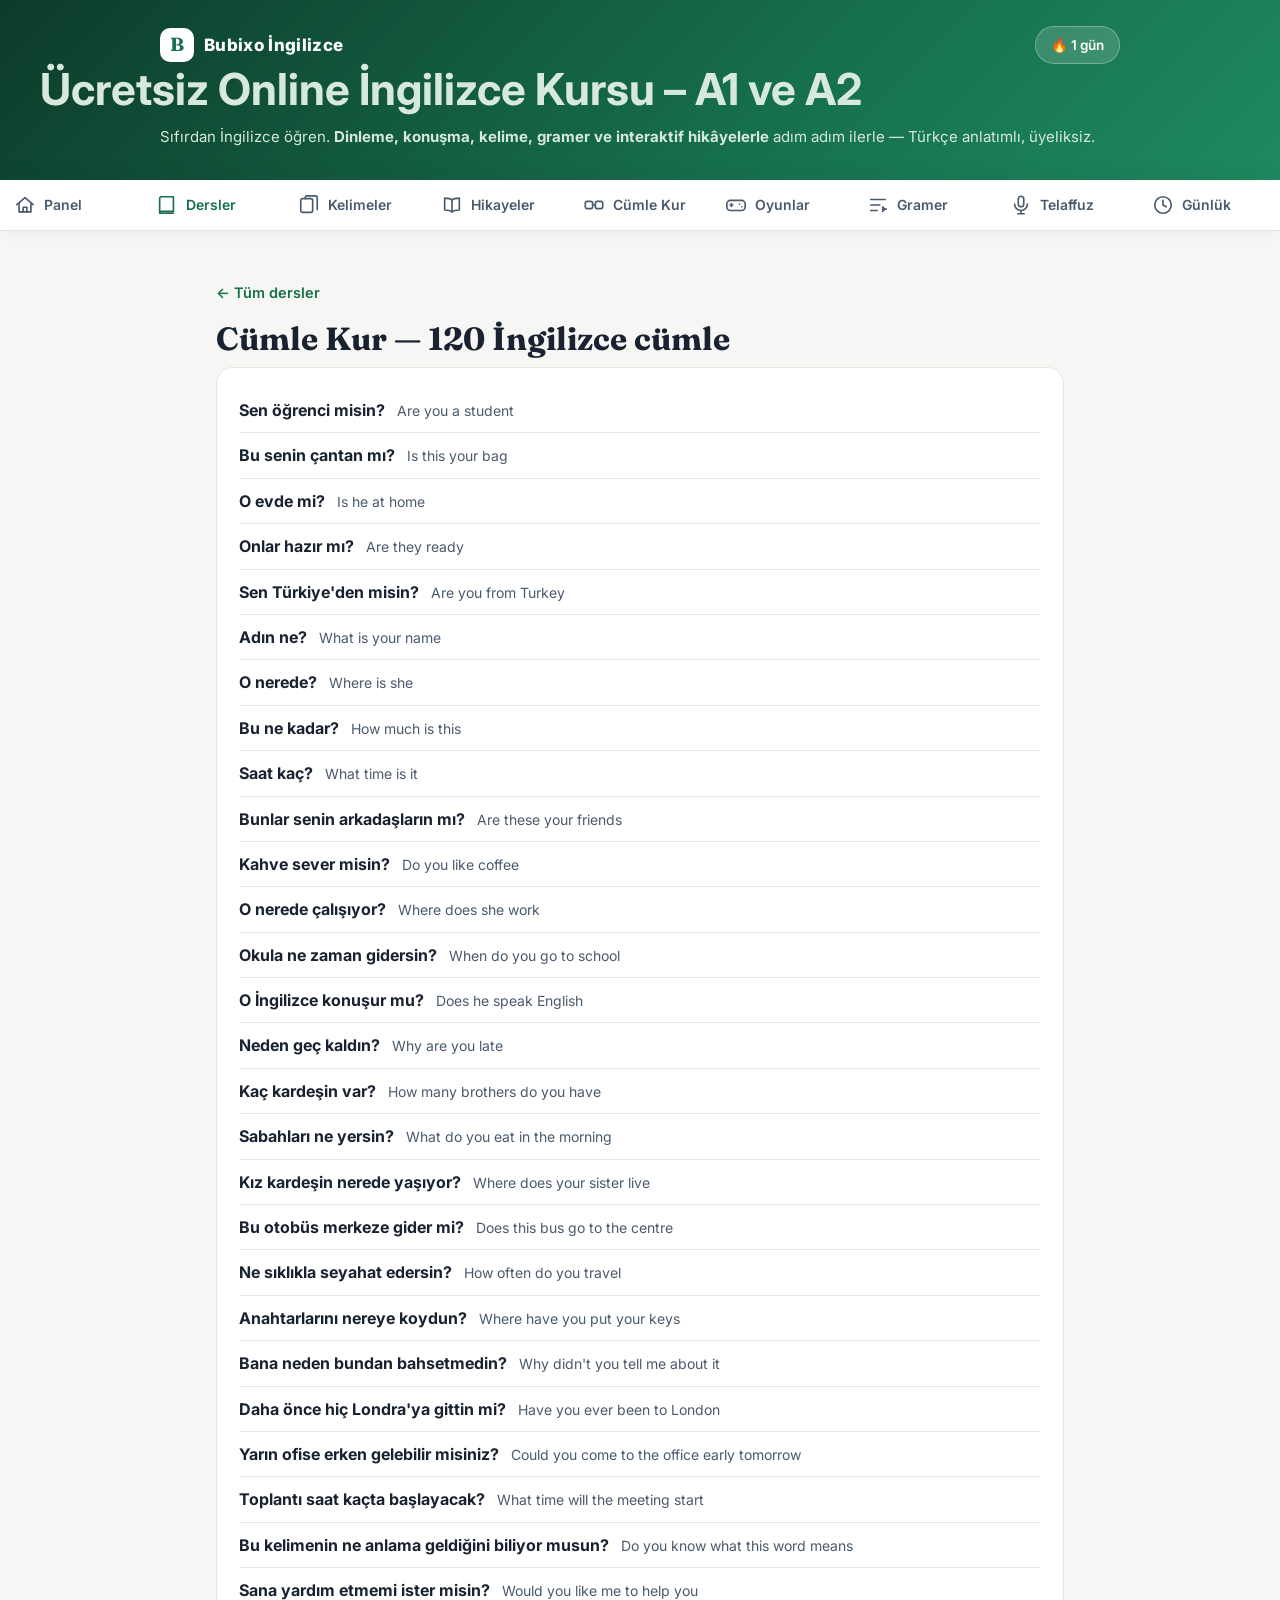
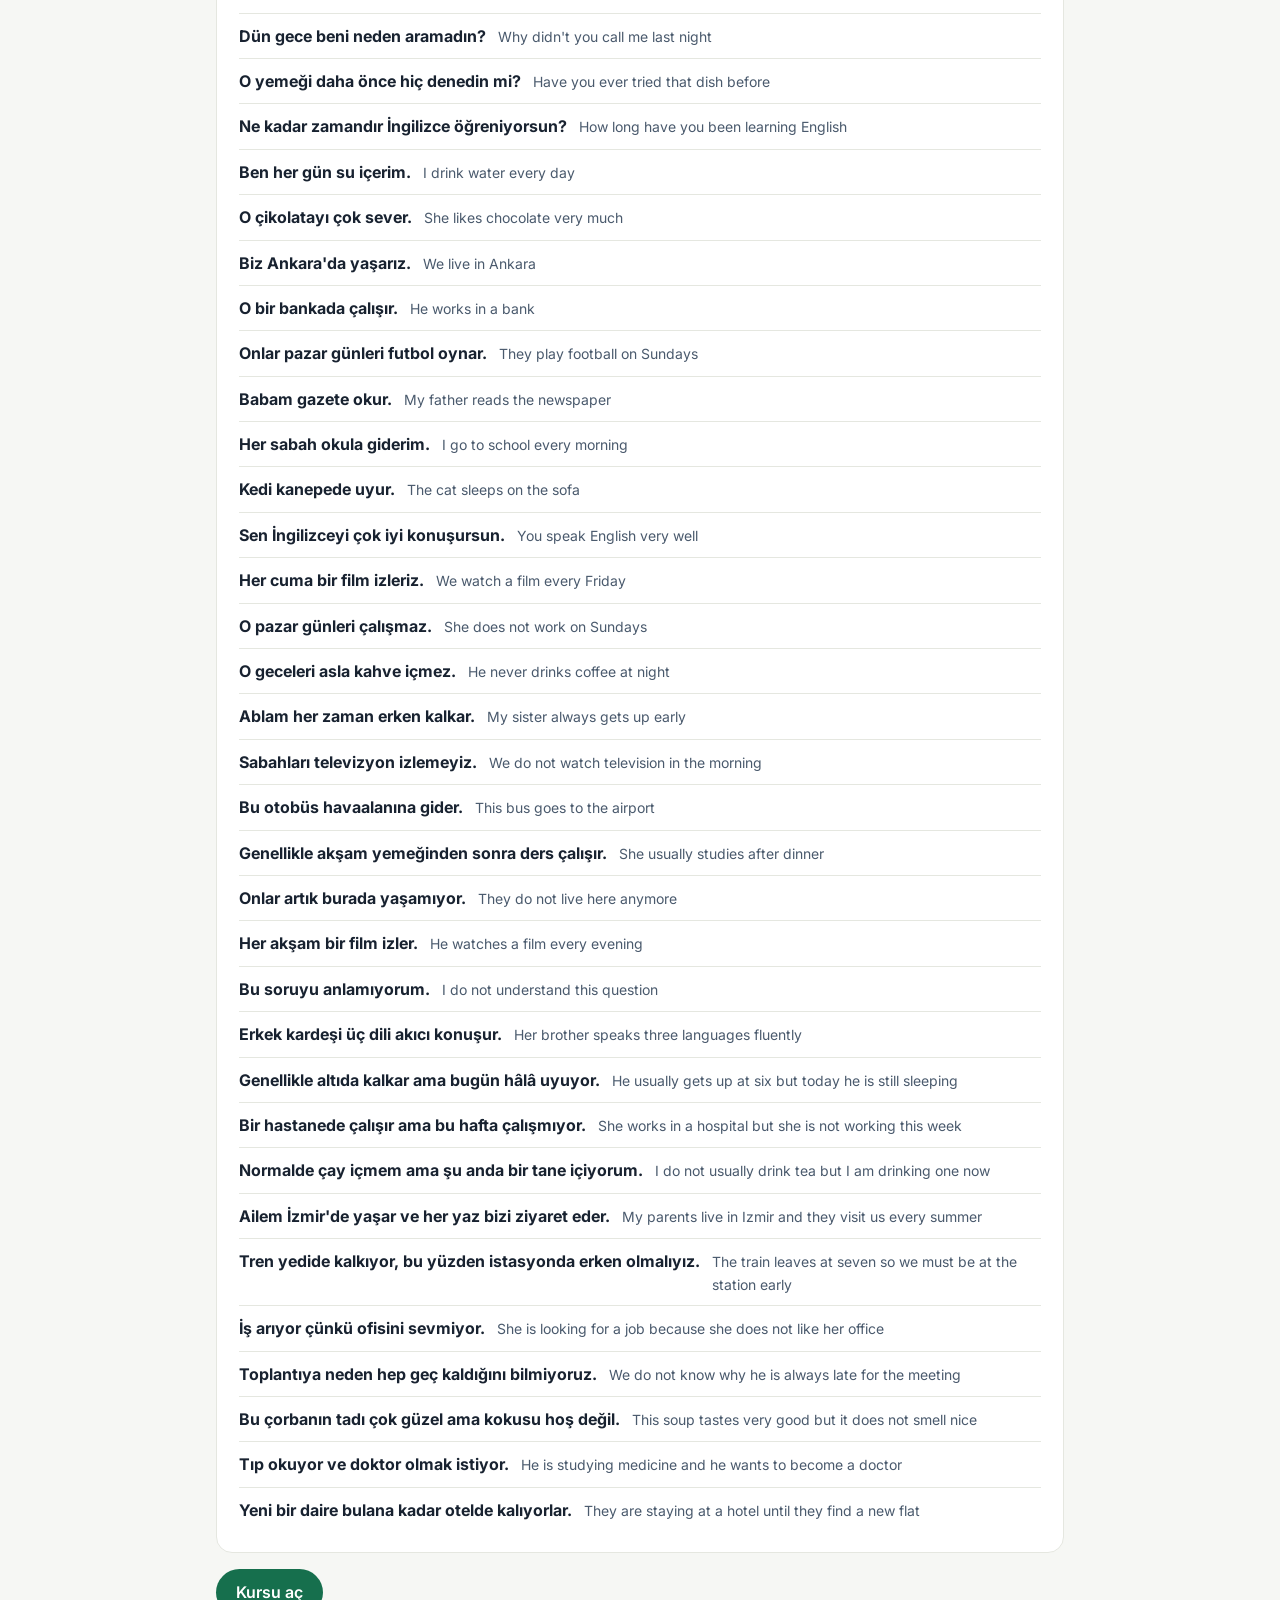
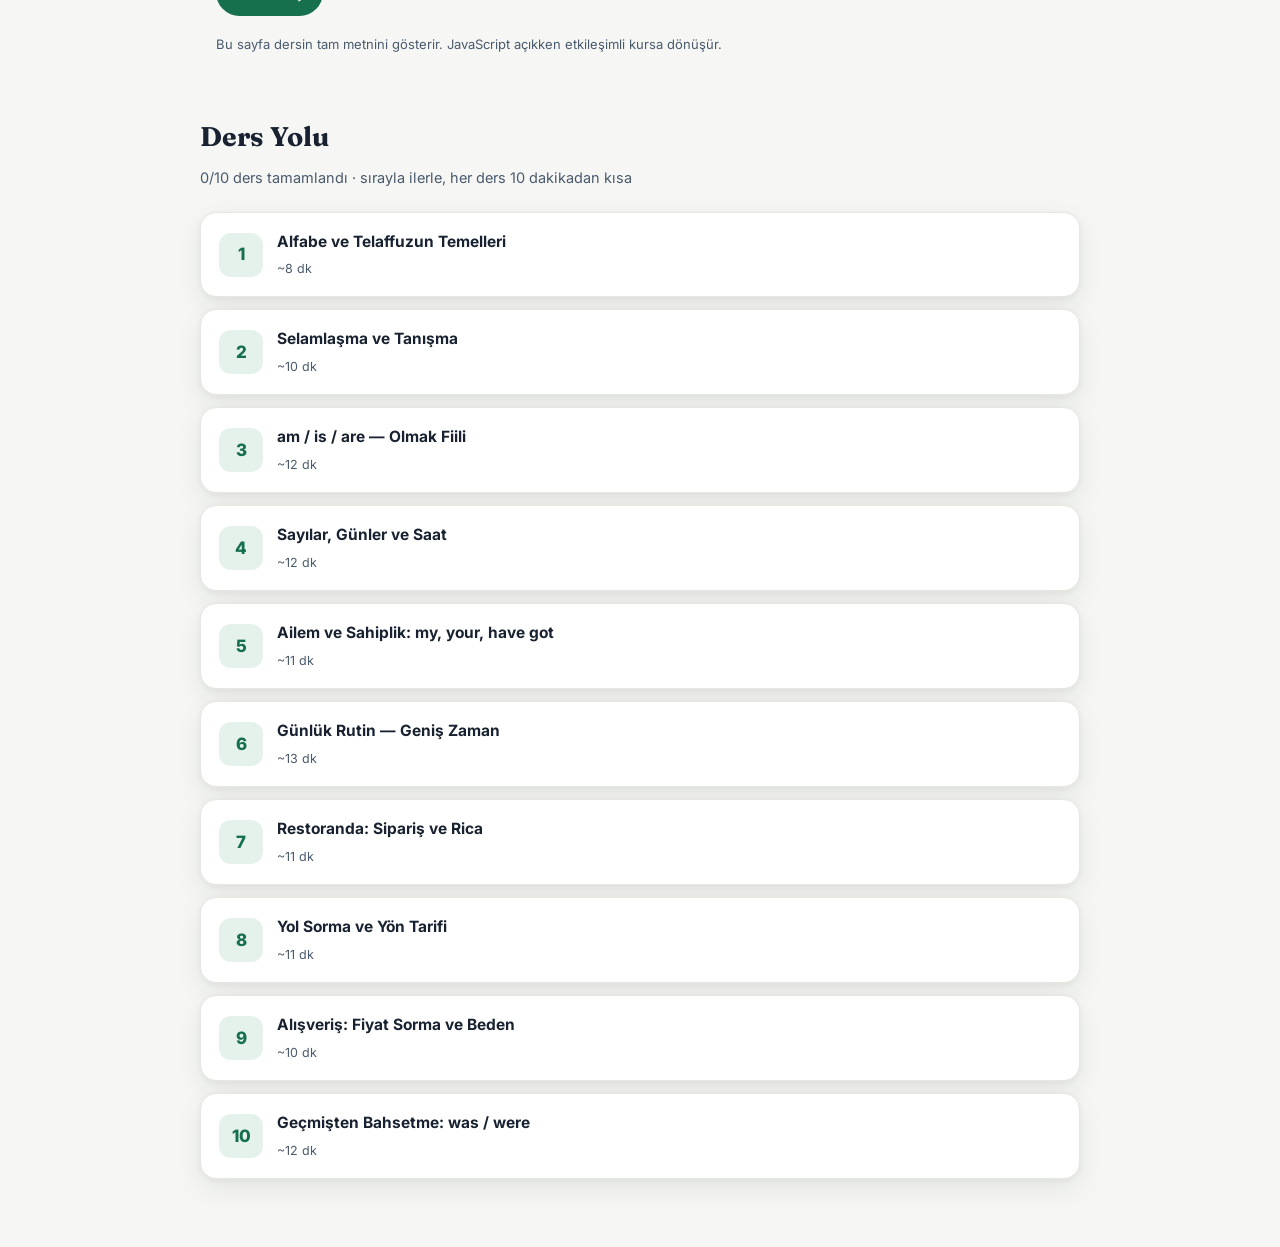
==== cumle-kur/index.html @ 9e02abcf "feat: initial clone of Bubixo English learning app" ====
<!doctype html>
<html lang="tr" dir="ltr">
<head>
<meta charset="utf-8">
<meta name="viewport" content="width=device-width, initial-scale=1">
<title>Cümle Kur — 120 İngilizce cümle — Bubixo</title>
<meta name="description" content="Türkçe cümleye bak, İngilizce kelimeleri doğru sıraya diz: soru, geniş, geçmiş ve gelecek zamanda 120 sesli cümle kurma alıştırması. Ücretsiz.">
<link rel="canonical" href="https://www.bubixo.com/ingilizce/cumle-kur/">
<meta name="robots" content="index,follow,max-image-preview:large,max-snippet:-1">
<link rel="alternate" hreflang="tr" href="https://www.bubixo.com/ingilizce/cumle-kur/">
<link rel="alternate" hreflang="x-default" href="https://www.bubixo.com/ingilizce/cumle-kur/">
<link rel="preconnect" href="https://fonts.googleapis.com">
<link rel="preconnect" href="https://fonts.gstatic.com" crossorigin>
<link href="https://fonts.googleapis.com/css2?family=Inter:wght@400;500;600;700;800&family=Fraunces:opsz,wght@9..144,600;9..144,700&display=swap" rel="stylesheet">
<link rel="stylesheet" href="../kurs.css">
<link rel="stylesheet" href="../yol.css">
<link rel="manifest" href="../manifest.json">
<meta name="theme-color" content="#166f4d">
<link rel="apple-touch-icon" href="../apple-touch-icon.png">
<link rel="icon" href="../icon-192.png" sizes="192x192" type="image/png">
<meta property="og:type" content="article">
<meta property="og:site_name" content="Bubixo">
<meta property="og:locale" content="tr">
<meta property="og:url" content="https://www.bubixo.com/ingilizce/cumle-kur/">
<meta property="og:title" content="Cümle Kur — 120 İngilizce cümle — Bubixo">
<meta property="og:description" content="Türkçe cümleye bak, İngilizce kelimeleri doğru sıraya diz: soru, geniş, geçmiş ve gelecek zamanda 120 sesli cümle kurma alıştırması. Ücretsiz.">
<style>
.top .top-h{font-family:var(--arserif,inherit);font-size:clamp(26px,5.2vw,44px);line-height:1.15;font-weight:700;margin:0 0 10px}
.sp{max-width:var(--maxw,900px);margin:0 auto;padding:22px 16px 60px}
.sp-gez{margin-bottom:14px}.sp-gez a{color:var(--green);font-weight:600;text-decoration:none;font-size:14.5px}
.sp h1{font-size:clamp(23px,4.6vw,32px);line-height:1.25;margin:6px 0 8px}
.sp-ust{color:var(--soft);font-size:14px;margin-bottom:18px}
.sp-govde{background:var(--card);border:1px solid var(--line);border-radius:var(--r);padding:20px 22px}
.sp-govde p{margin:0 0 12px}
.sp-satir{display:flex;gap:12px;padding:9px 0;border-top:1px solid var(--line);align-items:baseline}
.sp-satir:first-child{border-top:0}
.sp-satir b{font-family:var(--lt);direction:ltr;unicode-bidi:isolate;min-width:0;flex:0 0 auto}
.sp-satir i{font-style:normal;color:var(--soft);font-size:14px}
.sp-alt{display:flex;justify-content:space-between;gap:14px;margin-top:22px;flex-wrap:wrap}
.sp-alt a{color:var(--green);text-decoration:none;font-size:14.5px;max-width:48%}
.sp-not{font-size:13px;color:var(--soft);margin-top:18px}
.sp-ac{display:inline-block;margin-top:16px;background:var(--green);color:#fff;border-radius:999px;padding:10px 20px;text-decoration:none;font-weight:600}
</style>
</head>
<body>
<header class="top">
  <div class="top-row">
    <div class="brand"><span class="logo">B</span> Bubixo İngilizce</div>
    <div class="streak" id="streak">🔥 0 gün</div>
  </div>
  <p class="top-h">Ücretsiz Online İngilizce Kursu – A1 ve A2</p>
  <p>Sıfırdan İngilizce öğren. <b>Dinleme, konuşma, kelime, gramer ve interaktif hikâyelerle</b> adım adım ilerle — Türkçe anlatımlı, üyeliksiz.</p>
</header>
<nav class="nav" id="nav">
  <button data-v="dersler" class="on"><svg viewBox="0 0 24 24"><path d="M4 19V5a2 2 0 0 1 2-2h13v16H6a2 2 0 0 0-2 2zm0 0a2 2 0 0 0 2 2h13"/></svg>Dersler</button>
  <button data-v="kelime"><svg viewBox="0 0 24 24"><rect x="3" y="5" width="13" height="15" rx="2"/><path d="M8 5V3.5A1.5 1.5 0 0 1 9.5 2H19a2 2 0 0 1 2 2v13"/></svg>Kelimeler</button>
  <button data-v="hikaye"><svg viewBox="0 0 24 24"><path d="M12 6.5C10.5 5 8 4.5 4 4.5v13c4 0 6.5.5 8 2 1.5-1.5 4-2 8-2v-13c-4 0-6.5.5-8 2z"/><path d="M12 6.5v13"/></svg>Hikayeler</button>
  <button data-v="kur"><svg viewBox="0 0 24 24"><rect x="2.5" y="8" width="8" height="8" rx="2"/><rect x="13.5" y="8" width="8" height="8" rx="2"/><path d="M10.5 12h3"/></svg>Cümle Kur</button>
  <button data-v="oyun"><svg viewBox="0 0 24 24"><rect x="2" y="7" width="20" height="11" rx="4"/><path d="M7 10.5v3M5.5 12h3M15.8 11h.01M18.3 14h.01"/></svg>Oyunlar</button>
  <button data-v="gramer"><svg viewBox="0 0 24 24"><path d="M4 6h16M4 12h10M4 18h7"/><path d="M17 14l2.5 2.5L17 19M21 16.5h-4"/></svg>Gramer</button>
  <button data-v="telaffuz"><svg viewBox="0 0 24 24"><rect x="9" y="2.5" width="6" height="11.5" rx="3"/><path d="M5 11a7 7 0 0 0 14 0M12 18v3.5M8.5 21.5h7"/></svg>Telaffuz</button>
  <button data-v="gunluk"><svg viewBox="0 0 24 24"><circle cx="12" cy="12" r="9"/><path d="M12 7v5l3.5 2"/></svg>Günlük</button>
</nav>
<main class="wrap">
<div class="sp" id="sp-statik">
<nav class="sp-gez" aria-label="← Tüm dersler"><a href="../">← Tüm dersler</a></nav><h1>Cümle Kur — 120 İngilizce cümle</h1>
<div class="sp-govde">
<div class="sp-satir"><b>Sen öğrenci misin?</b><i>Are you a student</i></div>
<div class="sp-satir"><b>Bu senin çantan mı?</b><i>Is this your bag</i></div>
<div class="sp-satir"><b>O evde mi?</b><i>Is he at home</i></div>
<div class="sp-satir"><b>Onlar hazır mı?</b><i>Are they ready</i></div>
<div class="sp-satir"><b>Sen Türkiye&#39;den misin?</b><i>Are you from Turkey</i></div>
<div class="sp-satir"><b>Adın ne?</b><i>What is your name</i></div>
<div class="sp-satir"><b>O nerede?</b><i>Where is she</i></div>
<div class="sp-satir"><b>Bu ne kadar?</b><i>How much is this</i></div>
<div class="sp-satir"><b>Saat kaç?</b><i>What time is it</i></div>
<div class="sp-satir"><b>Bunlar senin arkadaşların mı?</b><i>Are these your friends</i></div>
<div class="sp-satir"><b>Kahve sever misin?</b><i>Do you like coffee</i></div>
<div class="sp-satir"><b>O nerede çalışıyor?</b><i>Where does she work</i></div>
<div class="sp-satir"><b>Okula ne zaman gidersin?</b><i>When do you go to school</i></div>
<div class="sp-satir"><b>O İngilizce konuşur mu?</b><i>Does he speak English</i></div>
<div class="sp-satir"><b>Neden geç kaldın?</b><i>Why are you late</i></div>
<div class="sp-satir"><b>Kaç kardeşin var?</b><i>How many brothers do you have</i></div>
<div class="sp-satir"><b>Sabahları ne yersin?</b><i>What do you eat in the morning</i></div>
<div class="sp-satir"><b>Kız kardeşin nerede yaşıyor?</b><i>Where does your sister live</i></div>
<div class="sp-satir"><b>Bu otobüs merkeze gider mi?</b><i>Does this bus go to the centre</i></div>
<div class="sp-satir"><b>Ne sıklıkla seyahat edersin?</b><i>How often do you travel</i></div>
<div class="sp-satir"><b>Anahtarlarını nereye koydun?</b><i>Where have you put your keys</i></div>
<div class="sp-satir"><b>Bana neden bundan bahsetmedin?</b><i>Why didn&#39;t you tell me about it</i></div>
<div class="sp-satir"><b>Daha önce hiç Londra&#39;ya gittin mi?</b><i>Have you ever been to London</i></div>
<div class="sp-satir"><b>Yarın ofise erken gelebilir misiniz?</b><i>Could you come to the office early tomorrow</i></div>
<div class="sp-satir"><b>Toplantı saat kaçta başlayacak?</b><i>What time will the meeting start</i></div>
<div class="sp-satir"><b>Bu kelimenin ne anlama geldiğini biliyor musun?</b><i>Do you know what this word means</i></div>
<div class="sp-satir"><b>Sana yardım etmemi ister misin?</b><i>Would you like me to help you</i></div>
<div class="sp-satir"><b>Dün gece beni neden aramadın?</b><i>Why didn&#39;t you call me last night</i></div>
<div class="sp-satir"><b>O yemeği daha önce hiç denedin mi?</b><i>Have you ever tried that dish before</i></div>
<div class="sp-satir"><b>Ne kadar zamandır İngilizce öğreniyorsun?</b><i>How long have you been learning English</i></div>
<div class="sp-satir"><b>Ben her gün su içerim.</b><i>I drink water every day</i></div>
<div class="sp-satir"><b>O çikolatayı çok sever.</b><i>She likes chocolate very much</i></div>
<div class="sp-satir"><b>Biz Ankara&#39;da yaşarız.</b><i>We live in Ankara</i></div>
<div class="sp-satir"><b>O bir bankada çalışır.</b><i>He works in a bank</i></div>
<div class="sp-satir"><b>Onlar pazar günleri futbol oynar.</b><i>They play football on Sundays</i></div>
<div class="sp-satir"><b>Babam gazete okur.</b><i>My father reads the newspaper</i></div>
<div class="sp-satir"><b>Her sabah okula giderim.</b><i>I go to school every morning</i></div>
<div class="sp-satir"><b>Kedi kanepede uyur.</b><i>The cat sleeps on the sofa</i></div>
<div class="sp-satir"><b>Sen İngilizceyi çok iyi konuşursun.</b><i>You speak English very well</i></div>
<div class="sp-satir"><b>Her cuma bir film izleriz.</b><i>We watch a film every Friday</i></div>
<div class="sp-satir"><b>O pazar günleri çalışmaz.</b><i>She does not work on Sundays</i></div>
<div class="sp-satir"><b>O geceleri asla kahve içmez.</b><i>He never drinks coffee at night</i></div>
<div class="sp-satir"><b>Ablam her zaman erken kalkar.</b><i>My sister always gets up early</i></div>
<div class="sp-satir"><b>Sabahları televizyon izlemeyiz.</b><i>We do not watch television in the morning</i></div>
<div class="sp-satir"><b>Bu otobüs havaalanına gider.</b><i>This bus goes to the airport</i></div>
<div class="sp-satir"><b>Genellikle akşam yemeğinden sonra ders çalışır.</b><i>She usually studies after dinner</i></div>
<div class="sp-satir"><b>Onlar artık burada yaşamıyor.</b><i>They do not live here anymore</i></div>
<div class="sp-satir"><b>Her akşam bir film izler.</b><i>He watches a film every evening</i></div>
<div class="sp-satir"><b>Bu soruyu anlamıyorum.</b><i>I do not understand this question</i></div>
<div class="sp-satir"><b>Erkek kardeşi üç dili akıcı konuşur.</b><i>Her brother speaks three languages fluently</i></div>
<div class="sp-satir"><b>Genellikle altıda kalkar ama bugün hâlâ uyuyor.</b><i>He usually gets up at six but today he is still sleeping</i></div>
<div class="sp-satir"><b>Bir hastanede çalışır ama bu hafta çalışmıyor.</b><i>She works in a hospital but she is not working this week</i></div>
<div class="sp-satir"><b>Normalde çay içmem ama şu anda bir tane içiyorum.</b><i>I do not usually drink tea but I am drinking one now</i></div>
<div class="sp-satir"><b>Ailem İzmir&#39;de yaşar ve her yaz bizi ziyaret eder.</b><i>My parents live in Izmir and they visit us every summer</i></div>
<div class="sp-satir"><b>Tren yedide kalkıyor, bu yüzden istasyonda erken olmalıyız.</b><i>The train leaves at seven so we must be at the station early</i></div>
<div class="sp-satir"><b>İş arıyor çünkü ofisini sevmiyor.</b><i>She is looking for a job because she does not like her office</i></div>
<div class="sp-satir"><b>Toplantıya neden hep geç kaldığını bilmiyoruz.</b><i>We do not know why he is always late for the meeting</i></div>
<div class="sp-satir"><b>Bu çorbanın tadı çok güzel ama kokusu hoş değil.</b><i>This soup tastes very good but it does not smell nice</i></div>
<div class="sp-satir"><b>Tıp okuyor ve doktor olmak istiyor.</b><i>He is studying medicine and he wants to become a doctor</i></div>
<div class="sp-satir"><b>Yeni bir daire bulana kadar otelde kalıyorlar.</b><i>They are staying at a hotel until they find a new flat</i></div>
</div>
<a class="sp-ac" href="../">Kursu aç</a>
<p class="sp-not">Bu sayfa dersin tam metnini gösterir. JavaScript açıkken etkileşimli kursa dönüşür.</p>
</div>

  <section class="view on" id="v-dersler"></section>
  <section class="view" id="v-kelime"></section>
  <section class="view" id="v-gramer"></section>
  <section class="view" id="v-telaffuz"></section>
  <section class="view" id="v-gunluk"></section>
  <section class="view" id="v-hikaye"></section>
  <section class="view" id="v-kur"></section>
  <section class="view" id="v-oyun"></section>

</main>
<script>window.BX_ACILIS={"v":"kur"};window.BX_KURS_YOL="/ingilizce/";window.BX_SEKME_YOL={"kelime":"kelimeler/","kur":"cumle-kur/","oyun":"oyunlar/","telaffuz":"telaffuz/","gunluk":"her-gun/"};</script>
<script src="../data.js"></script>
<script src="../data2.js"></script>
<script src="../data5.js"></script>
<script src="../data6.js"></script>
<script src="../data7.js"></script>
<script src="../app.js"></script>
<script src="../ceviri.js"></script>
<script>window.BX_KURS="en";window.BX_SES_DIL="en";</script>
<script src="../ses.js"></script>
<script src="../stat.js"></script>
<script src="../yol.js"></script>
<script>
window.BX_PWA_SURUM = "2";
window.BX_VARLIK_KOK = "../";
window.BX_STORE_KEY  = "bx-eng";
window.BX_KABUK = ["app.js", "ceviri.js", "stat.js", "ses.js", "data.js", "data2.js", "data5.js", "data6.js", "data7.js", "yol.js", "yol.css"];
window.BX_PWA_UI = {
 "yeniSurum": "Yeni sürüm hazır",
 "yenile": "Yenile",
 "cevrimdisi": "Çevrimdışısın — dersler çalışmaya devam ediyor.",
 "kur": "«İngilizce»yi ana ekrana ekle",
 "kurEt": "Ekle",
 "iosBaslik": "Ana ekrana ekle",
 "ios": "Alttaki «Paylaş» düğmesine, sonra «Ana Ekrana Ekle»ye dokun.",
 "sesBaslik": "Hikayeleri çevrimdışı dinle",
 "sesAlt": "Tüm hikayelerin sesini indir",
 "sesIndir": "İndir",
 "sesIniyor": "İndiriliyor…",
 "sesHazir": "Tüm hikayeler çevrimdışı hazır",
 "sesKismi": "/",
 "sesHata": "Tamamı inmedi — birazdan yeniden dene."
};
</script>
<script src="../pwa.js"></script>
<script type="application/ld+json">{"@context":"https://schema.org","@graph":[{"@type":"Course","@id":"https://www.bubixo.com/ingilizce/#course","name":"Ücretsiz İngilizce Kursu — Sıfırdan A1–A2","description":"Türkçe anlatımlı, tamamen ücretsiz İngilizce kursu: 10 ders, 6 gramer konusu, 3000 kelimelik sesli sözlük, telaffuz pratiği ve cümle kurma oyunları. Üyelik ve ödeme yok.","url":"https://www.bubixo.com/ingilizce/","image":"../assets/ingilizce-kapak-v2.jpg","inLanguage":"tr","teaches":["İngilizce","İngilizce kelime bilgisi","İngilizce gramer","İngilizce telaffuz"],"educationalLevel":"Başlangıç (A1–A2)","isAccessibleForFree":true,"isFamilyFriendly":true,"learningResourceType":["Ders","Alıştırma","Sözlük","Oyun"],"courseCode":"BX-EN-A1A2","timeRequired":"PT110M","provider":{"@type":"Organization","name":"Bubixo","url":"https://www.bubixo.com/"},"offers":{"@type":"Offer","price":"0","priceCurrency":"TRY","availability":"https://schema.org/InStock","category":"Free","url":"https://www.bubixo.com/ingilizce/"},"hasCourseInstance":{"@type":"CourseInstance","courseMode":"online","courseWorkload":"PT110M","inLanguage":"tr","location":{"@type":"VirtualLocation","url":"https://www.bubixo.com/ingilizce/"},"instructor":{"@type":"Organization","name":"Bubixo"}},"syllabusSections":[{"@type":"Syllabus","position":1,"name":"Alfabe ve Telaffuzun Temelleri","timeRequired":"PT8M"},{"@type":"Syllabus","position":2,"name":"Selamlaşma ve Tanışma","timeRequired":"PT10M"},{"@type":"Syllabus","position":3,"name":"am / is / are — Olmak Fiili","timeRequired":"PT12M"},{"@type":"Syllabus","position":4,"name":"Sayılar, Günler ve Saat","timeRequired":"PT12M"},{"@type":"Syllabus","position":5,"name":"Ailem ve Sahiplik: my, your, have got","timeRequired":"PT11M"},{"@type":"Syllabus","position":6,"name":"Günlük Rutin — Geniş Zaman","timeRequired":"PT13M"},{"@type":"Syllabus","position":7,"name":"Restoranda: Sipariş ve Rica","timeRequired":"PT11M"},{"@type":"Syllabus","position":8,"name":"Yol Sorma ve Yön Tarifi","timeRequired":"PT11M"},{"@type":"Syllabus","position":9,"name":"Alışveriş: Fiyat Sorma ve Beden","timeRequired":"PT10M"},{"@type":"Syllabus","position":10,"name":"Geçmişten Bahsetme: was / were","timeRequired":"PT12M"}]},{"@type":"FAQPage","@id":"https://www.bubixo.com/ingilizce/#faq","mainEntity":[{"@type":"Question","name":"İngilizce kursu gerçekten ücretsiz mi?","acceptedAnswer":{"@type":"Answer","text":"Evet. Kursun tamamı — 10 ders, 3000 kelimelik sesli sözlük, gramer anlatımları, oyunlar ve telaffuz pratiği — ücretsizdir. Deneme süresi, kredi kartı, gizli paket ya da \"premium\" kilidi yoktur. Sayfada reklam da göstermiyoruz."}},{"@type":"Question","name":"Üye olmam ya da e-posta vermem gerekiyor mu?","acceptedAnswer":{"@type":"Answer","text":"Hayır. Kayıt ekranı yoktur; sayfayı açtığınız anda derse başlayabilirsiniz. Sizden ad, e-posta veya telefon istemiyoruz."}},{"@type":"Question","name":"İlerlemem nerede saklanıyor?","acceptedAnswer":{"@type":"Answer","text":"İlerlemeniz sunucuda değil, kullandığınız tarayıcının kendi hafızasında (localStorage) tutulur. Bu yüzden aynı cihaz ve aynı tarayıcıyla devam ettiğinizde kaldığınız yerden ilerlersiniz; başka bir cihaza otomatik aktarılmaz. Tarayıcı verilerini temizlerseniz ilerleme de silinir."}},{"@type":"Question","name":"Kelimelerin sesi nereden geliyor?","acceptedAnswer":{"@type":"Answer","text":"Ses, tarayıcınızın kendi İngilizce seslendirme motorundan üretilir. Bu yüzden ses dosyası indirmeniz gerekmez ve telaffuz, cihazınızda kurulu İngilizce ses paketinin kalitesine göre değişir. Telaffuz pratiği bölümünde mikrofonla söylediğiniz kelimeyi tarayıcı tanımaya çalışır."}},{"@type":"Question","name":"Kurs hangi seviyeye kadar götürüyor?","acceptedAnswer":{"@type":"Answer","text":"Hedef seviye A1–A2, yani başlangıç ve temel seviyedir. Sıfırdan başlayan biri; kendini tanıtacak, saat ve fiyat soracak, yol tarifi isteyecek, restoranda sipariş verecek ve geçmişten basit cümlelerle bahsedecek düzeye gelir."}},{"@type":"Question","name":"Ne kadar sürede bitirebilirim?","acceptedAnswer":{"@type":"Answer","text":"Derslerin toplam anlatım süresi yaklaşık 110 dakikadır. Günde 10 dakika ayıran biri dersleri iki haftada bitirir; asıl zaman 3000 kelimelik sözlükte ve tekrar yaparken geçer. Acele etmeden, her gün az ve düzenli çalışmak en iyi sonucu verir."}},{"@type":"Question","name":"Telefonda çalışır mı, uygulama indirmem gerekir mi?","acceptedAnswer":{"@type":"Answer","text":"Telefon, tablet ve bilgisayarda tarayıcıdan çalışır. İndirilecek bir uygulama yoktur; adresi açmanız yeterli."}},{"@type":"Question","name":"Sertifika veriliyor mu?","acceptedAnswer":{"@type":"Answer","text":"Hayır. Bu kurs sertifika vermez; amacı sınav belgesi değil, günlük hayatta kullanabileceğiniz temel İngilizceyi ücretsiz kazandırmaktır."}}]},{"@type":"BreadcrumbList","@id":"https://www.bubixo.com/ingilizce/#breadcrumb","itemListElement":[{"@type":"ListItem","position":1,"name":"Bubixo","item":"https://www.bubixo.com/"},{"@type":"ListItem","position":2,"name":"Ücretsiz İngilizce Kursu","item":"https://www.bubixo.com/ingilizce/"}]},{"@type":"WebPage","@id":"https://www.bubixo.com/ingilizce/#webpage","url":"https://www.bubixo.com/ingilizce/","name":"Ücretsiz İngilizce Kursu","inLanguage":"tr","isPartOf":{"@type":"WebSite","name":"Bubixo","url":"https://www.bubixo.com/"},"primaryImageOfPage":{"@type":"ImageObject","url":"../assets/ingilizce-kapak-v2.jpg","width":1200,"height":630},"about":{"@id":"https://www.bubixo.com/ingilizce/#course"}}]}</script>

<script src="https://api.bubixo.com/ingilizce/acilis.js"></script>
<script type="application/ld+json">{"@context":"https://schema.org","@type":"LearningResource","name":"Cümle Kur — 120 İngilizce cümle","inLanguage":"tr","isAccessibleForFree":true,"isPartOf":{"@type":"Course","name":"İngilizce öğren","url":"https://www.bubixo.com/ingilizce/"}}</script>
<!-- bx-cartoon v1 ins=0 skip=2 --><!-- bx-eqrow v1 ins=0 skip=2 --><!-- bx-strow v1 ins=0 skip=2 --><!-- bx-ptrow v1 ins=0 skip=2 --><!-- bx-iqrow v1 ins=0 skip=2 --><!-- bx-passportrow v1 ins=0 skip=2 --><!-- bx-newrows v1 ins=0 skip=3 --><!-- bx-calccat v1 ins=0 anchor0 --><!-- bx-tools3 v1 ins=0 --><!-- bx-vidcrop v1 ran=1 len=20496 ins=0 anchor0 --><!-- bx-spellcheck v1 ran=1 len=20548 ins=0 anchor0 --><!-- bx-translate v1 ran=1 len=20603 ins=0 anchor0 --><!-- bx-meme v1 ran=1 len=20657 ins=0 anchor0 --><!-- bx-collage v1 ran=1 len=20706 ins=0 anchor0 --><!-- bx-videogif v1 ran=1 len=20758 ins=0 anchor0 --><!-- bx-audiocutter v1 ran=1 len=20811 ins=0 anchor0 --><!-- bx-signpdf v1 ran=1 len=20867 ins=0 anchor0 --><!-- bx-upscaler v1 ran=1 len=20919 ins=0 anchor0 --><!-- bx-ocrvocal v1 ran=1 len=20972 ins=0 c5_t=anchor0 c4_t=anchor0 c2_t=anchor0 --><!-- bx-imgtools v1 ran=1 len=21056 anchor=0 ins=0 --><!-- bx-vstools2 v1 ran=1 len=21110 anchor=0 ins=0 --><!-- bx-vstools v2 ran=1 len=21164 anchor=0 ins=0 --><!-- bx-paudio v1 ran=1 len=21217 anchor=0 ins=0 --><!-- bx-vcomp v4 ran=1 len=21269 match=0 ins=0 --><!-- bx-agrow v1 ins=0 skip=2 --></body>
</html>
---- kurs.css ----
:root{
  --ink:#182230; --soft:#4a5a6d; --bg:#f6f7f4; --card:#ffffff; --line:#e5e7e0;
  --green:#166f4d; --green-soft:#e5f2ec; --amber:#b7791f; --amber-soft:#fdf3e2;
  --red:#b3403a; --red-soft:#fbeae9; --blue:#20618f; --blue-soft:#e7f0f7;
  --r:16px; --sh:0 2px 6px rgba(24,34,48,.05),0 10px 28px rgba(24,34,48,.08);
}
*{margin:0;padding:0;box-sizing:border-box}
html{scroll-behavior:smooth}
body{font-family:'Inter',system-ui,sans-serif;background:var(--bg);color:var(--ink);line-height:1.65;padding-bottom:84px}
h1,h2,h3,.serif{font-family:'Fraunces',Georgia,serif}
button{font-family:inherit;cursor:pointer}
:focus-visible{outline:2.5px solid var(--green);outline-offset:2px;border-radius:6px}

/* header */
.top{background:linear-gradient(135deg,#0d3b2a,#166f4d 60%,#1e8a60);color:#fff;padding:26px clamp(18px,4vw,40px) 30px}
.top-row{max-width:960px;margin:0 auto;display:flex;justify-content:space-between;align-items:center;gap:12px;flex-wrap:wrap}
.brand{display:flex;align-items:center;gap:10px;font-weight:800;font-size:17px;letter-spacing:.02em}
.brand .logo{width:34px;height:34px;border-radius:10px;background:#fff;color:var(--green);display:flex;align-items:center;justify-content:center;font-family:'Fraunces',serif;font-weight:700;font-size:19px}
.streak{background:rgba(255,255,255,.15);border:1px solid rgba(255,255,255,.3);border-radius:999px;padding:7px 15px;font-size:13.5px;font-weight:600}
.top h1{max-width:960px;margin:20px auto 6px;font-size:clamp(25px,4.5vw,38px);line-height:1.15}
.top p{max-width:960px;margin:0 auto;color:#d7e9df;font-size:15px}

/* nav */
.nav{position:fixed;bottom:0;left:0;right:0;background:#fff;border-top:1px solid var(--line);display:flex;z-index:50;box-shadow:0 -4px 20px rgba(24,34,48,.07)}
.nav button{flex:1;border:0;background:none;padding:10px 4px 12px;font-size:11.5px;font-weight:600;color:var(--soft);display:flex;flex-direction:column;align-items:center;gap:3px}
.nav button svg{width:22px;height:22px;stroke:currentColor;fill:none;stroke-width:1.8;stroke-linecap:round;stroke-linejoin:round}
.nav button.on{color:var(--green)}
@media(max-width:759px){
  .nav{overflow-x:auto;scrollbar-width:none;-webkit-overflow-scrolling:touch}
  .nav::-webkit-scrollbar{display:none}
  .nav button{flex:0 0 auto;min-width:72px}
}
@media(min-width:760px){
  .nav{position:sticky;top:0;bottom:auto;border-top:0;border-bottom:1px solid var(--line)}
  .nav button{flex-direction:row;font-size:14px;padding:14px;gap:8px}
  body{padding-bottom:30px}
}

.wrap{max-width:960px;margin:0 auto;padding:26px clamp(16px,4vw,40px)}
.view{display:none}.view.on{display:block}
.sec-title{font-size:clamp(21px,3vw,27px);margin-bottom:6px}
.sec-sub{color:var(--soft);font-size:14.5px;margin-bottom:22px}

/* cards & lists */
.card{background:var(--card);border:1px solid var(--line);border-radius:var(--r);box-shadow:var(--sh)}
.unit{display:flex;gap:14px;align-items:center;padding:16px 18px;margin-bottom:12px;cursor:pointer;transition:transform .15s}
.unit:hover{transform:translateX(4px)}
.unit .no{flex:none;width:44px;height:44px;border-radius:12px;background:var(--green-soft);color:var(--green);display:flex;align-items:center;justify-content:center;font-weight:800;font-size:17px}
.unit.done .no{background:var(--green);color:#fff}
.unit b{display:block;font-size:15.5px}
.unit small{color:var(--soft);font-size:12.5px}
.unit .tick{margin-inline-start:auto;color:var(--green);font-weight:700;font-size:13px;flex:none}

/* lesson */
.lesson-head{display:flex;align-items:center;gap:10px;margin-bottom:14px}
.backbtn{border:1.5px solid var(--line);background:#fff;border-radius:999px;padding:8px 16px;font-weight:600;font-size:13.5px;color:var(--soft)}
.lesson h2{font-size:clamp(21px,3vw,26px);margin-bottom:12px}
.lesson .intro{background:var(--blue-soft);border-radius:12px;padding:16px 18px;font-size:14.5px;margin-bottom:18px}
.exline{display:flex;align-items:flex-start;gap:10px;padding:11px 0;border-bottom:1px dashed var(--line)}
.exline:last-child{border:0}
.exline .spk{flex:none;width:34px;height:34px;border-radius:50%;border:1.5px solid var(--line);background:#fff;color:var(--green);display:flex;align-items:center;justify-content:center}
.exline .spk svg{width:16px;height:16px;stroke:currentColor;fill:none;stroke-width:2;stroke-linecap:round;stroke-linejoin:round}
.exline b{font-size:15px}
.exline i{display:block;color:var(--soft);font-size:13px;font-style:normal}
.tipbox{background:var(--amber-soft);border-radius:12px;padding:13px 16px;font-size:13.5px;margin-top:16px}
.tipbox b{color:var(--amber)}

/* quiz */
.qbox{margin-top:22px}
.qbox h3{font-size:17px;margin-bottom:12px}
.qq{background:#fff;border:1px solid var(--line);border-radius:12px;padding:15px 16px;margin-bottom:12px}
.qq p{font-weight:600;font-size:14.5px;margin-bottom:10px}
.qq .opts{display:grid;gap:8px}
.qq .opts button{text-align:start;border:1.5px solid var(--line);background:var(--bg);border-radius:10px;padding:10px 14px;font-size:14px;transition:all .15s}
.qq .opts button:hover{border-color:var(--green)}
.qq .opts button.ok{background:var(--green-soft);border-color:var(--green);color:var(--green);font-weight:700}
.qq .opts button.no{background:var(--red-soft);border-color:var(--red);color:var(--red)}
.qq .expl{display:none;margin-top:9px;font-size:13px;color:var(--soft);background:var(--bg);border-radius:8px;padding:9px 12px}
.qscore{margin-top:6px;font-weight:700;font-size:15px}

/* flashcards */
.deckgrid{display:grid;grid-template-columns:repeat(auto-fill,minmax(160px,1fr));gap:12px}
.deck{padding:16px;cursor:pointer;text-align:center;transition:transform .15s}
.deck:hover{transform:translateY(-3px)}
.deck .em{font-size:28px}
.deck b{display:block;font-size:14px;margin-top:6px}
.deck small{color:var(--soft);font-size:12px}
.deck .due{display:inline-block;margin-top:7px;background:var(--amber-soft);color:var(--amber);font-size:11px;font-weight:700;border-radius:999px;padding:2px 9px}
.fcstage{max-width:480px;margin:0 auto;text-align:center}
.fcard{min-height:230px;display:flex;flex-direction:column;align-items:center;justify-content:center;gap:8px;padding:26px;cursor:pointer;user-select:none}
.fcard .w{font-family:'Fraunces',serif;font-size:clamp(28px,6vw,40px);font-weight:700}
.fcard .m{font-size:17px;color:var(--green);font-weight:700}
.fcard .ex{font-size:13.5px;color:var(--soft);max-width:36ch}
.fcard .hint{font-size:12px;color:#9aa6b2}
.fc-btns{display:flex;gap:10px;justify-content:center;margin-top:16px}
.fc-btns button{border:0;border-radius:12px;padding:13px 22px;font-weight:700;font-size:14px}
.fc-again{background:var(--red-soft);color:var(--red)}
.fc-good{background:var(--green);color:#fff}
.fc-prog{margin-top:14px;font-size:12.5px;color:var(--soft)}
.bigspk{border:1.5px solid var(--line);background:#fff;border-radius:999px;width:44px;height:44px;color:var(--green);display:inline-flex;align-items:center;justify-content:center}
.bigspk svg{width:20px;height:20px;stroke:currentColor;fill:none;stroke-width:2;stroke-linecap:round;stroke-linejoin:round}

/* pronunciation */
.pr-stage{max-width:520px;margin:0 auto;text-align:center}
.pr-word{font-family:'Fraunces',serif;font-size:clamp(26px,5vw,36px);font-weight:700;margin:14px 0 4px}
.pr-tr{color:var(--soft);font-size:14px;margin-bottom:16px}
.mic{width:84px;height:84px;border-radius:50%;border:0;background:var(--green);color:#fff;display:inline-flex;align-items:center;justify-content:center;box-shadow:var(--sh);transition:transform .15s}
.mic:hover{transform:scale(1.05)}
.mic.rec{background:var(--red);animation:pulse 1.2s infinite}
@keyframes pulse{0%{box-shadow:0 0 0 0 rgba(179,64,58,.4)}70%{box-shadow:0 0 0 18px rgba(179,64,58,0)}100%{box-shadow:0 0 0 0 rgba(179,64,58,0)}}
.mic svg{width:34px;height:34px;stroke:currentColor;fill:none;stroke-width:1.8;stroke-linecap:round;stroke-linejoin:round}
.pr-result{margin-top:16px;font-size:15px;min-height:52px}
.pr-result .good{color:var(--green);font-weight:800;font-size:17px}
.pr-result .bad{color:var(--red);font-weight:700}
.pr-heard{color:var(--soft);font-size:13px}
.pr-nav{display:flex;gap:10px;justify-content:center;margin-top:18px}
.pr-nav button,.ghostbtn{border:1.5px solid var(--line);background:#fff;border-radius:999px;padding:10px 20px;font-weight:600;font-size:13.5px;color:var(--ink)}
.pr-warn{background:var(--amber-soft);border-radius:12px;padding:14px 16px;font-size:13.5px;margin-top:18px;text-align:start}

/* daily */
.daily-card{padding:26px;text-align:center}
.daily-lab{font-size:12px;font-weight:700;letter-spacing:.14em;color:var(--amber);text-transform:uppercase}
.daily-en{font-family:'Fraunces',serif;font-size:clamp(23px,4.4vw,32px);font-weight:700;margin:10px 0 4px}
.daily-tr{color:var(--soft);font-size:15px}
.daily-note{margin-top:12px;font-size:13.5px;background:var(--bg);border-radius:10px;padding:10px 14px;display:inline-block}
.statgrid{display:grid;grid-template-columns:repeat(auto-fit,minmax(140px,1fr));gap:12px;margin-top:22px}
.stat{padding:16px;text-align:center}
.stat b{font-family:'Fraunces',serif;font-size:26px;color:var(--green);display:block}
.stat small{color:var(--soft);font-size:12.5px}
.startquiz{margin-top:22px;border:0;background:var(--green);color:#fff;border-radius:12px;padding:14px 26px;font-weight:700;font-size:15px;width:100%}
/* gramer */
.formula{background:#10251c;color:#d9f2e6;border-radius:12px;padding:14px 18px;font-family:ui-monospace,Consolas,monospace;font-size:13.5px;margin:12px 0;overflow-x:auto;white-space:nowrap}
.badgex{display:inline-block;background:var(--amber-soft);color:var(--amber);font-size:11px;font-weight:800;letter-spacing:.06em;border-radius:999px;padding:3px 10px;margin-inline-start:8px;vertical-align:middle}
.sb-target{font-size:15px;color:var(--soft);margin-bottom:14px}
.sb-line{min-height:52px;background:var(--bg);border:1.5px dashed var(--line);border-radius:12px;padding:8px;display:flex;flex-wrap:wrap;gap:8px;margin-bottom:12px}
.sb-pool{display:flex;flex-wrap:wrap;gap:8px;margin-bottom:14px}
.sb-line button,.sb-pool button{border:1.5px solid var(--line);background:#fff;border-radius:10px;padding:8px 14px;font-size:14.5px;font-weight:600}
.sb-line button{background:var(--green-soft);border-color:var(--green);color:var(--green)}
.sb-ok{color:var(--green);font-weight:800}
.sb-bad{color:var(--red);font-weight:700}
/* sozluk */
.dict-search{width:100%;border:1.5px solid var(--line);border-radius:12px;padding:13px 16px;font:500 15px 'Inter',sans-serif;background:#fff;margin-bottom:14px}
.dict-row{display:flex;align-items:center;gap:12px;padding:10px 14px;border-bottom:1px solid var(--line);background:#fff}
.dict-row:first-child{border-radius:12px 12px 0 0}
.dict-row:last-child{border-radius:0 0 12px 12px;border-bottom:0}
.dict-row .dm{flex:none;width:34px;text-align:center;font-size:22px}
.dict-row b{font-size:15px}
.dict-row i{display:block;font-style:normal;color:var(--soft);font-size:12.5px}
.dict-row .spk{margin-inline-start:auto;flex:none;width:34px;height:34px;border-radius:50%;border:1.5px solid var(--line);background:#fff;color:var(--green);display:flex;align-items:center;justify-content:center}
.dict-row .spk svg{width:16px;height:16px;stroke:currentColor;fill:none;stroke-width:2;stroke-linecap:round;stroke-linejoin:round}
.dict-levels{display:flex;gap:8px;margin-bottom:12px;flex-wrap:wrap}
.dict-levels .lvl{flex:1;min-width:104px;border:1.5px solid var(--line);background:#fff;border-radius:12px;padding:10px 12px;text-align:start;line-height:1.25}
.dict-levels .lvl b{display:block;font-size:14px;color:var(--ink)}
.dict-levels .lvl i{display:block;font-style:normal;font-size:11px;color:var(--soft);margin-top:2px}
.dict-levels .lvl.on{background:var(--green);border-color:var(--green)}
.dict-levels .lvl.on b,.dict-levels .lvl.on i{color:#fff}
.dinfo{font-size:12.5px;color:var(--soft);align-self:center}
.dict-pages{display:flex;gap:8px;flex-wrap:wrap;margin:14px 0}
.dict-pages button{border:1.5px solid var(--line);background:#fff;border-radius:999px;padding:7px 14px;font-size:12.5px;font-weight:700;color:var(--soft)}
.dict-pages button.on{background:var(--green);border-color:var(--green);color:#fff}
footer{margin-top:40px;text-align:center;color:#9aa6b2;font-size:12.5px;padding:0 16px}
footer a{color:var(--green)}

/* hikayeler */
.chips{display:flex;gap:8px;flex-wrap:wrap;margin-bottom:14px}
.chip{border:1.5px solid var(--line);background:#fff;border-radius:999px;padding:8px 16px;font-size:13px;font-weight:700;color:var(--soft)}
.chip.on{background:var(--green);border-color:var(--green);color:#fff}
.st-card small{display:block}
.st-bar{display:flex;flex-wrap:wrap;gap:8px;margin-bottom:16px}
.st-bar button{border:1.5px solid var(--line);background:#fff;border-radius:999px;padding:9px 16px;font-weight:600;font-size:13.5px;color:var(--ink)}
.st-bar button.on{background:var(--green-soft);border-color:var(--green);color:var(--green)}
#stbody{padding:4px 16px}
.st-line{display:flex;align-items:flex-start;gap:10px;padding:13px 6px;border-bottom:1px dashed var(--line);border-radius:10px;transition:background .2s}
.st-line:last-child{border-bottom:0}
.st-line.playing{background:var(--green-soft)}
.st-line .spk{flex:none;width:34px;height:34px;border-radius:50%;border:1.5px solid var(--line);background:#fff;color:var(--green);display:flex;align-items:center;justify-content:center;margin-top:2px}
.st-line .spk svg{width:16px;height:16px;stroke:currentColor;fill:none;stroke-width:2;stroke-linecap:round;stroke-linejoin:round}
.st-main{flex:1;min-width:0}
.st-words{display:flex;flex-wrap:wrap;gap:2px 10px}
.wg{display:inline-block;text-align:center;cursor:pointer;border-radius:8px;padding:2px 5px;line-height:1.3}
.wg:hover{background:var(--green-soft)}
.wt{display:block;font-size:15.5px;font-weight:600}
.wa{display:block;font-size:11.5px;font-weight:600;color:var(--green);opacity:.8}
.st-tr{margin-top:9px;padding-inline-start:10px;border-inline-start:2.5px solid var(--line);color:var(--soft);font-size:13.5px}
.st-hidden .wa,.st-hidden .st-tr{visibility:hidden}
.st-nav{justify-content:space-between;flex-wrap:wrap;margin-top:20px}
/* cumle kur */
.kur-prog{display:flex;align-items:center;gap:10px;margin-bottom:14px;font-size:12.5px;font-weight:700;color:var(--soft)}
.kur-bar{flex:1;height:6px;background:var(--line);border-radius:999px;overflow:hidden}
.kur-bar i{display:block;height:100%;background:var(--green);border-radius:999px;transition:width .25s}
.kur-tr{font-family:'Fraunces',serif;font-size:clamp(19px,3.4vw,24px);font-weight:700;margin-bottom:14px}
.sb-line .ph{color:#9aa6b2;font-size:13.5px;padding:9px 5px}
.sb-pool button.hint{border-color:var(--green);box-shadow:0 0 0 3px var(--green-soft)}
.kur-tip{color:var(--soft);font-size:13px;font-weight:600}
.kur-note{background:var(--blue-soft);border-radius:12px;padding:12px 16px;font-size:13.5px;margin-top:10px}
.kur-btns{display:flex;gap:8px;flex-wrap:wrap;margin-top:8px}
.kur-btns button{border:1.5px solid var(--line);background:#fff;border-radius:999px;padding:10px 18px;font-weight:600;font-size:13.5px;color:var(--ink)}
.kur-btns .go{background:var(--green);border-color:var(--green);color:#fff}
.kur-btns button:disabled{opacity:.55}
.kur-btns .blink{animation:blink 1.1s ease-in-out infinite}
@keyframes blink{50%{background:var(--amber-soft);border-color:var(--amber);color:var(--amber)}}

/* oyunlar */
.emo{font-family:"Apple Color Emoji","Segoe UI Emoji","Noto Color Emoji","Twemoji Mozilla",sans-serif;
     line-height:1;font-size:clamp(44px,12vw,84px);display:inline-block}
.emo.mid{font-size:clamp(30px,8vw,44px)}
.emo.sm{font-size:26px}
.gimg{width:clamp(64px,18vw,120px);height:auto;border-radius:12px}
.gimg.mid{width:clamp(48px,12vw,72px)}
.gimg.sm{width:32px}
.g-head{display:flex;align-items:center;gap:8px;margin-bottom:16px;flex-wrap:nowrap}
.g-head .backbtn{flex:none;white-space:nowrap}
.g-theme{flex:1 1 auto;min-width:0;max-width:260px;border:1.5px solid var(--line);border-radius:999px;padding:9px 14px;
     font:600 13.5px 'Inter',sans-serif;background:#fff;color:var(--ink)}
.g-sound{flex:none;width:42px;height:42px;border-radius:50%;border:1.5px solid var(--line);background:#fff;font-size:17px}
.g-sound.on{border-color:var(--green);background:var(--green-soft)}
.g-prog{display:flex;align-items:center;gap:10px;margin-bottom:14px;font-size:12.5px;font-weight:700;color:var(--soft)}
.g-target{display:flex;align-items:center;justify-content:center;gap:12px;margin:6px 0 18px}
.g-word{font-family:'Fraunces',serif;font-size:clamp(26px,6vw,38px);font-weight:700}
.g-word.gizli{color:var(--soft);letter-spacing:.1em}
.g-opts{display:grid;grid-template-columns:1fr 1fr;gap:10px}
.g-opt{position:relative;border:1.5px solid var(--line);background:#fff;border-radius:var(--r);
     padding:14px 8px;min-height:104px;display:flex;flex-direction:column;align-items:center;justify-content:center;gap:4px}
.g-opts.words .g-opt{min-height:62px;font-size:16px;font-weight:700}
.g-opt .k{position:absolute;top:6px;inset-inline-start:8px;font-size:11px;font-weight:800;color:#c3ccd6}
.g-opt .tr{display:block;font-style:normal;font-size:12.5px;font-weight:700;color:var(--soft);min-height:15px}
.g-opt.ok{border-color:var(--green);background:var(--green-soft)}
.g-opt.ok .tr{color:var(--green)}
.g-opt.no{border-color:var(--red);background:var(--red-soft);animation:shake .35s}
@keyframes shake{25%{transform:translateX(-5px)}75%{transform:translateX(5px)}}
.g-end{padding:24px 20px;text-align:center;margin-top:6px}
.g-wrong{text-align:start;margin-top:16px;border-top:1px solid var(--line);padding-top:12px}
.g-wrong>b{font-size:13px;color:var(--soft)}
.g-wrow{display:flex;align-items:center;gap:12px;padding:7px 0}
.g-wrow b{font-size:15px}
.g-wrow i{display:block;font-style:normal;font-size:12.5px;color:var(--soft)}
/* hafiza */
.m-grid{display:grid;gap:8px;justify-content:center;margin:4px auto 0}
.m-card{position:relative;aspect-ratio:1;min-height:0;border:1.5px solid var(--line);background:#fff;
     border-radius:14px;padding:4px;display:flex;align-items:center;justify-content:center;overflow:hidden}
.m-card .m-arka{font-family:'Fraunces',serif;font-size:24px;font-weight:700;color:#c3ccd6}
.m-card .m-on{display:none;flex-direction:column;align-items:center;gap:2px;width:100%}
.m-card.acik,.m-card.es{border-color:var(--green);background:var(--green-soft)}
.m-card.acik .m-arka,.m-card.es .m-arka{display:none}
.m-card.acik .m-on,.m-card.es .m-on{display:flex}
.m-card.es{opacity:.5}
.m-en{font-size:clamp(11px,3.2vw,15px);line-height:1.15;word-break:break-word;color:var(--ink)}
.m-tr{display:none;font-style:normal;font-size:10.5px;color:var(--green);font-weight:700}
.m-card.es .m-tr{display:block}
.m-card .emo{font-size:min(9vw,38px)}
/* harfleri sirala */
.sp-stage{text-align:center;margin:2px 0 14px}
.sp-tr{font-size:15px;color:var(--soft);margin-top:6px}
.sp-slots{display:flex;flex-wrap:wrap;gap:6px;justify-content:center;margin-bottom:16px}
.sp-slot{width:38px;height:46px;border:1.5px dashed var(--line);background:var(--bg);border-radius:10px;
     font-size:19px;font-weight:800;text-transform:uppercase;color:var(--ink)}
.sp-slot.dolu{border-style:solid;border-color:var(--green);background:var(--green-soft);color:var(--green)}
.sp-slot.ok{border-color:var(--green);background:var(--green);color:#fff}
.sp-slot.no{border-color:var(--red);background:var(--red-soft);color:var(--red)}
.sp-slots.shake{animation:shake .35s}
.sp-pool{display:flex;flex-wrap:wrap;gap:8px;justify-content:center;margin-bottom:12px}
.sp-tile{width:42px;height:46px;border:1.5px solid var(--line);background:#fff;border-radius:10px;
     font-size:19px;font-weight:800;text-transform:uppercase}
/* hiz turu */
.r-top{display:flex;align-items:center;gap:10px;margin-bottom:8px}
.r-skor{font-family:'Fraunces',serif;font-size:26px;font-weight:700;color:var(--green);min-width:34px}
.r-track{flex:1;height:8px;background:var(--line);border-radius:999px;overflow:hidden}
.r-track i{display:block;height:100%;background:var(--green);border-radius:999px}
.r-track.son i{background:var(--red);animation:nabiz 1s infinite}
@keyframes nabiz{50%{opacity:.45}}
.r-sn{font-size:12.5px;font-weight:700;color:var(--soft);min-width:42px;text-align:end}
.r-seri{min-height:22px;font-size:13px;font-weight:800;color:var(--amber);text-align:center}
.r-seri.bos{color:transparent}

/* ceviri paneli */
.cev-btn{display:inline-flex;align-items:center;gap:8px;background:#fff;border:0;color:var(--green);
  border-radius:999px;height:44px;padding:0 22px;font-size:16px;font-weight:600;
  box-shadow:0 2px 8px rgba(0,0,0,.18);transition:transform .15s,box-shadow .15s}
.cev-btn .cev-ico{font-size:20px;line-height:1}
.cev-btn:hover{transform:translateY(-1px);box-shadow:0 4px 14px rgba(0,0,0,.22)}
.cev-btn:active{transform:translateY(1px);box-shadow:0 1px 4px rgba(0,0,0,.18)}
[dir="rtl"] .cev-btn{flex-direction:row-reverse}
@media(max-width:480px){
  /* seri rozeti kuculur, buton TAM BOYDA kalir; ikisi alt alta binmez */
  .top-row{gap:8px}
  .brand{flex:1 1 100%}
  .streak{font-size:12px;padding:5px 11px}
  .cev-btn{height:40px;padding:0 20px;font-size:15.5px}
}
.cev-wrap{display:none;position:fixed;inset:0;z-index:120}
.cev-wrap.on{display:block}
body.cev-kilit{overflow:hidden}
.cev-arka{position:absolute;inset:0;background:rgba(16,37,28,.45)}
.cev-panel{position:absolute;inset-inline:0;bottom:0;background:var(--card);border-radius:20px 20px 0 0;
  max-height:92dvh;display:flex;flex-direction:column;box-shadow:0 -8px 40px rgba(24,34,48,.25)}
@media(min-width:760px){
  .cev-panel{inset:auto;top:50%;left:50%;transform:translate(-50%,-50%);width:560px;max-width:calc(100% - 32px);
    border-radius:var(--r);max-height:86dvh}
}
.cev-head{display:flex;align-items:center;justify-content:space-between;padding:16px 18px 10px;border-bottom:1px solid var(--line)}
.cev-head b{font-family:'Fraunces',serif;font-size:19px}
.cev-x{border:0;background:var(--bg);width:32px;height:32px;border-radius:50%;font-size:15px;color:var(--soft)}
.cev-body{padding:16px 18px 22px;overflow-y:auto}
.cev-in{width:100%;border:1.5px solid var(--line);border-radius:12px;padding:12px 14px;
  font:500 15.5px 'Inter',sans-serif;background:#fff;color:var(--ink);resize:vertical;min-height:84px}
.cev-say{display:flex;justify-content:space-between;gap:10px;font-size:11.5px;color:#9aa6b2;margin:6px 2px 4px}
.cev-bekle{color:var(--soft);font-size:14px;padding:14px 0}
.cev-hata{background:var(--amber-soft);color:var(--amber);border-radius:12px;padding:12px 14px;font-size:13.5px;margin-top:12px;font-weight:600}
.cev-hata a{color:var(--amber);font-weight:800}
.cev-sonuc{border-top:1px solid var(--line);margin-top:14px;padding-top:14px}
.cev-lvl{display:inline-block;background:var(--green-soft);color:var(--green);font-size:11px;font-weight:800;
  border-radius:999px;padding:2px 10px;margin-bottom:8px}
.cev-en{display:flex;align-items:flex-start;gap:10px}
.cev-en b{font-family:'Fraunces',serif;font-size:clamp(19px,4vw,24px);line-height:1.3;flex:1}
.cev-en .bigspk{flex:none;width:38px;height:38px}
.cev-tr{color:var(--soft);font-size:14.5px;margin-top:4px}
.cev-words{margin-top:14px}
.cev-alt{margin-top:12px;font-size:14px}
.cev-alt b{display:block;font-size:12.5px;color:var(--soft);margin-bottom:4px}
.cev-note{margin-top:14px;font-size:11.5px;color:#9aa6b2;line-height:1.5}
.cev-gec{margin-top:18px;border-top:1px solid var(--line);padding-top:12px}
.cev-gec>b{display:block;font-size:12.5px;color:var(--soft);margin-bottom:6px}
.cev-grow{display:block;width:100%;text-align:start;border:0;background:none;padding:7px 0;border-bottom:1px dashed var(--line)}
.cev-grow span{display:block;font-size:14px;font-weight:600;color:var(--ink)}
.cev-grow i{display:block;font-style:normal;font-size:12px;color:var(--soft)}
.cev-full{display:inline-block;margin-top:16px;font-size:13px;color:var(--green);font-weight:700}

/* SEO / kurs hakkinda bolumu */
.sx{max-width:760px;margin:34px auto 0;padding:0 18px;color:var(--ink)}
.sx h2{font-size:22px;line-height:1.25;margin:30px 0 10px}
.sx h2:first-child{margin-top:0}
.sx h3{font-size:16.5px;line-height:1.35;margin:0 0 4px}
.sx p{margin:0 0 12px;color:var(--soft);font-size:15px}
.sx a{color:var(--blue)}
.sx-nums{list-style:none;display:grid;grid-template-columns:repeat(3,1fr);gap:10px;
  margin:16px 0 6px;padding:0}
.sx-nums li{background:var(--card);border:1px solid var(--line);border-radius:var(--r);
  padding:12px 10px;text-align:center}
.sx-nums b{display:block;font-size:20px;font-weight:800;line-height:1.1;color:var(--ink)}
.sx-nums span{display:block;margin-top:3px;font-size:11.5px;color:var(--soft)}
.sx-list{margin:0 0 12px;padding-left:20px;color:var(--soft);font-size:15px}
.sx-list li{margin:0 0 5px}
ol.sx-list{list-style:none;counter-reset:sxd;padding-left:0}
ol.sx-list li{display:flex;justify-content:space-between;gap:14px;counter-increment:sxd}
ol.sx-list .sx-t::before{content:counter(sxd) ". ";color:var(--ink);font-weight:600}
ol.sx-list .sx-m{flex:0 0 auto;font-size:12.5px;color:var(--soft);opacity:.8;
  white-space:nowrap;padding-top:2px}
.sx-q{background:var(--card);border:1px solid var(--line);border-radius:var(--r);
  padding:14px 16px;margin:0 0 10px}
.sx-q p{margin:0;font-size:14.5px}
.sx-foot{margin-top:22px;padding-top:16px;border-top:1px solid var(--line);font-size:14px}
@media(max-width:520px){.sx-nums{grid-template-columns:repeat(2,1fr)}.sx h2{font-size:20px}}
---- yol.css ----
/* ================== BUBIXO INGILIZCE — OGRENME YOLU (v3) ==================
   Yalnizca .yl* siniflari ve #v-yol. kurs.css'teki hicbir kurali ezmez.
   Panel ust blogu Bubixo ana sayfasinin koyu lacivert dilinde; icerik
   kartlari kursun mevcut acik temasini kullanir. */
:root{
  --yl-navy:#0d1630; --yl-navy2:#16234a; --yl-navy3:#1d2f63; --yl-ink:#e8ecf8; --yl-soft:#a9b4d6;
  --yl-blue:#8fb0ff; --yl-btn1:#3b78f2; --yl-btn2:#1f4fb8; --yl-mint:#48e0a0;
}
.yl{display:flex;flex-direction:column;gap:18px}
.yl-sub{display:block}
.yl-kicker{font-size:11.5px;font-weight:800;letter-spacing:.12em;text-transform:uppercase;color:var(--blue);margin:0 0 4px}
.yl-mini{font-size:13px;color:var(--soft);margin:6px 0 0}

/* ---------- butonlar ---------- */
.yl-btn{display:inline-flex;align-items:center;justify-content:center;gap:7px;min-height:46px;padding:11px 20px;
  border-radius:12px;border:1.5px solid var(--line);background:#fff;color:var(--ink);font-weight:700;font-size:14.5px;
  line-height:1.2;text-align:center}
.yl-btn:hover{border-color:var(--blue)}
.yl-btn svg{width:18px;height:18px;stroke:currentColor;fill:none;stroke-width:2;stroke-linecap:round;stroke-linejoin:round}
.yl-ana{background:linear-gradient(135deg,var(--yl-btn1),var(--yl-btn2));border-color:transparent;color:#fff;box-shadow:0 6px 16px rgba(31,79,184,.28)}
.yl-ana:hover{border-color:transparent;filter:brightness(1.06)}
.yl-btns{display:flex;flex-wrap:wrap;gap:10px;margin-top:14px}
.yl-btns.yl-kucuk .yl-btn{min-height:40px;padding:8px 14px;font-size:13.5px}
.yl-link{border:0;background:none;padding:0;font:inherit;font-weight:700;color:var(--blue);text-decoration:underline;text-underline-offset:3px;text-align:start}

/* ---------- ust blok (koyu lacivert) ---------- */
.yl-hero{position:relative;overflow:hidden;border-radius:20px;padding:26px 24px 22px;color:var(--yl-ink);
  background:radial-gradient(120% 140% at 100% 0%,rgba(143,176,255,.20),transparent 55%),
             linear-gradient(150deg,var(--yl-navy) 0%,var(--yl-navy2) 55%,var(--yl-navy3) 100%);
  box-shadow:0 14px 34px rgba(13,22,48,.28)}
.yl-pills{display:flex;flex-wrap:wrap;gap:7px;margin-bottom:14px}
.yl-pills span{font-size:12px;font-weight:700;letter-spacing:.02em;padding:5px 11px;border-radius:999px;
  background:rgba(255,255,255,.08);border:1px solid rgba(255,255,255,.16);color:var(--yl-ink)}
.yl-pills .yl-free{background:rgba(72,224,160,.14);border-color:rgba(72,224,160,.4);color:var(--yl-mint)}
.yl-hero h2{font-size:clamp(23px,4.2vw,31px);line-height:1.18;color:#fff;margin:0 0 8px}
.yl-son{color:var(--yl-soft);font-size:15px;margin:0;max-width:620px}
.yl-son b{color:#fff}
.yl-cta{display:flex;flex-wrap:wrap;gap:10px;margin-top:18px}
.yl-hayalet{background:rgba(255,255,255,.06);border-color:rgba(255,255,255,.28);color:#fff}
.yl-hayalet:hover{border-color:var(--yl-blue);background:rgba(255,255,255,.1)}
.yl-hero .yl-mini{color:var(--yl-soft)}
.yl-hero .yl-mini b{color:#fff}
.yl-hero .yl-link{color:var(--yl-blue)}
.yl-lvls{display:grid;grid-template-columns:1fr 1fr;gap:12px;margin-top:20px;padding-top:18px;border-top:1px solid rgba(255,255,255,.12)}
.yl-lvl>div{display:flex;align-items:baseline;gap:8px;margin-bottom:7px}
.yl-lvl b{font-size:18px;color:#fff;font-weight:800}
.yl-lvl span{font-size:13px;color:var(--yl-soft)}
.yl-lvl small{display:block;margin-top:5px;font-size:12px;color:var(--yl-soft)}
.yl-hero .yl-bar{background:rgba(255,255,255,.12)}
.yl-hero .yl-bar i{background:linear-gradient(90deg,var(--yl-mint),#7fd6ff)}
.yl-hero-hiz{display:flex;align-items:center;gap:10px;margin-top:16px;font-size:12.5px;color:var(--yl-soft)}
.yl-hero .yl-hiz{background:rgba(255,255,255,.08);border-color:rgba(255,255,255,.18)}
.yl-hero .yl-hiz button{color:var(--yl-soft)}
.yl-hero .yl-hiz button.on{background:#fff;color:var(--yl-navy)}

/* ---------- ilerleme cubugu ---------- */
.yl-bar{display:block;flex:1;height:8px;border-radius:999px;background:var(--line);overflow:hidden;min-width:40px}
.yl-bar i{display:block;height:100%;border-radius:999px;background:var(--green);transition:width .4s}

/* ---------- istatistikler ---------- */
.yl-stats{display:grid;grid-template-columns:repeat(4,1fr);gap:12px}
.yl-stat{padding:15px 12px;text-align:center}
.yl-stat b{display:block;font-family:'Fraunces',Georgia,serif;font-size:25px;line-height:1.1;color:var(--ink)}
.yl-stat small{display:block;margin-top:4px;color:var(--soft);font-size:12.5px;line-height:1.3}

/* ---------- kelime tekrari karti ---------- */
.yl-tekrar-k{padding:20px 20px 16px}
.yl-tk-ust{display:flex;justify-content:space-between;align-items:flex-start;gap:14px;flex-wrap:wrap}
.yl-tk-ust>div:first-child{flex:1 1 300px;min-width:0}
.yl-tekrar-k h3{font-family:'Inter',system-ui,sans-serif;font-size:18px;font-weight:700;line-height:1.35;margin:0}
.yl-tekrar-k h3 b{color:var(--blue);font-size:22px}
.yl-tk-ust .yl-btns{margin-top:0}
.yl-vbar{display:flex;height:9px;border-radius:999px;background:var(--line);overflow:hidden;margin-top:16px}
.yl-vbar i{display:block;height:100%}
.yl-v-ogrenildi{background:var(--green)}
.yl-v-ogreniliyor{background:#5b8def}
.yl-v-tekrar{background:var(--amber)}
.yl-v-yeni{background:var(--line)}
.yl-vleg{list-style:none;display:flex;flex-wrap:wrap;gap:6px 16px;margin:10px 0 0;padding:0;font-size:12.5px;color:var(--soft)}
.yl-vleg li{display:flex;align-items:center;gap:6px}
.yl-vleg i{width:10px;height:10px;border-radius:3px;display:inline-block}
.yl-vleg b{color:var(--ink)}

/* ---------- ogrenme yolu ---------- */
.yl-yol-b{margin-top:10px}
.yl-yol{list-style:none;margin:0;padding:0;position:relative}
.yl-bolum{position:relative;padding-left:0;margin:0 0 14px}
.yl-bolum:not(:last-child)::after{content:"";position:absolute;left:31px;top:64px;bottom:-14px;width:2px;
  background:repeating-linear-gradient(to bottom,var(--line) 0 6px,transparent 6px 11px);z-index:0}
.yl-bolum.tam:not(:last-child)::after{background:var(--green);opacity:.45}
.yl-bolum details{position:relative;z-index:1;background:var(--card);border:1px solid var(--line);border-radius:var(--r);box-shadow:var(--sh)}
.yl-bolum.aktif details{border-color:rgba(59,120,242,.55);box-shadow:0 0 0 3px rgba(59,120,242,.12),var(--sh)}
.yl-bolum summary{list-style:none;display:flex;align-items:flex-start;gap:14px;padding:16px 16px 16px 14px;cursor:pointer}
.yl-bolum summary::-webkit-details-marker{display:none}
.yl-no{flex:none;width:36px;height:36px;margin-left:0;border-radius:12px;display:flex;align-items:center;justify-content:center;
  font-weight:800;font-size:15px;background:var(--blue-soft);color:var(--blue)}
.yl-bolum.aktif .yl-no{background:linear-gradient(135deg,var(--yl-btn1),var(--yl-btn2));color:#fff}
.yl-bolum.tam .yl-no{background:var(--green);color:#fff}
.yl-bb{flex:1;min-width:0;display:flex;flex-direction:column;gap:2px}
.yl-sev{align-self:flex-start;font-size:11px;font-weight:800;letter-spacing:.08em;padding:2px 8px;border-radius:6px;background:var(--yl-navy);color:#fff}
.yl-bb b{font-size:16.5px;line-height:1.3;margin-top:3px}
.yl-bb small{color:var(--soft);font-size:13px;line-height:1.45}
.yl-bp{display:flex;align-items:center;gap:10px;margin-top:8px}
.yl-bp em{font-style:normal;font-size:12px;font-weight:700;color:var(--soft);white-space:nowrap}
.yl-ok{flex:none;color:var(--soft);font-size:14px;transition:transform .2s;margin-top:8px}
.yl-bolum details[open] .yl-ok{transform:rotate(180deg)}
.yl-ogeler{list-style:none;margin:0;padding:4px 12px 12px;border-top:1px solid var(--line)}
.yl-oge{width:100%;display:flex;align-items:center;gap:12px;text-align:start;border:0;background:none;padding:11px 6px;
  border-radius:12px;color:var(--ink);min-height:52px}
.yl-oge:hover{background:var(--bg)}
.yl-ogeler li+li .yl-oge{border-top:1px solid var(--line);border-radius:0}
.yl-ogeler li+li .yl-oge:hover{border-radius:0}
.yl-oi{flex:none;width:36px;height:36px;border-radius:10px;background:var(--bg);display:flex;align-items:center;justify-content:center;font-size:17px}
.yl-ot{flex:1;min-width:0;display:flex;flex-direction:column}
.yl-ot em{font-style:normal;font-size:10.5px;font-weight:800;letter-spacing:.08em;text-transform:uppercase;color:var(--blue)}
.yl-ot b{font-size:14.5px;line-height:1.35;font-weight:600;overflow-wrap:anywhere}
.yl-ot small{font-size:12.5px;color:var(--soft);line-height:1.4}
.yl-od{flex:none;width:28px;height:28px;border-radius:50%;display:flex;align-items:center;justify-content:center;font-weight:800;color:var(--soft);font-size:16px}
.yl-oge.bitti .yl-od{background:var(--green-soft);color:var(--green);font-size:13px}
.yl-oge.bitti .yl-oi{background:var(--green-soft)}
.yl-ek{margin:0;padding:0 18px 16px;font-size:13px;color:var(--soft)}

/* ---------- AI kart ---------- */
.yl-ai{padding:20px;display:flex;flex-direction:column;gap:12px}
.yl-ai h3{font-size:20px;margin:0}
.yl-ai-chips{display:flex;flex-wrap:wrap;gap:8px}
.yl-ai-chips .chip{min-height:40px}
.yl-ai-grid{display:grid;grid-template-columns:repeat(auto-fill,minmax(220px,1fr));gap:12px}
.yl-ai-kart{display:flex;flex-direction:column;align-items:flex-start;gap:4px;text-align:start;padding:16px;font:inherit;color:inherit;cursor:pointer}
.yl-ai-kart:hover{border-color:var(--blue)}
.yl-ai-kart b{font-size:15.5px}
.yl-ai-kart small{color:var(--soft);font-size:13px;line-height:1.45}
.yl-ai-kart .due{display:inline-block;margin-top:6px;background:var(--amber-soft);color:var(--amber);font-size:11px;font-weight:700;border-radius:999px;padding:2px 9px}
.yl-ai-em{font-size:26px}
.yl-sohbet{padding:14px;display:flex;flex-direction:column;gap:10px;max-height:52vh;overflow-y:auto}
.yl-msg{display:flex;gap:8px;align-items:flex-start;max-width:88%}
.yl-msg>div{padding:10px 13px;border-radius:14px;display:flex;flex-direction:column;gap:2px;min-width:0;overflow-wrap:anywhere}
.yl-msg b{font-weight:600;font-size:14.5px}
.yl-msg i{font-style:normal;font-size:12.5px;color:var(--soft)}
.yl-msg.ai>div{background:var(--blue-soft);border-top-left-radius:4px}
.yl-msg.ai .spk{flex:none;width:34px;height:34px;border-radius:50%;border:1.5px solid var(--line);background:#fff;color:var(--blue);display:flex;align-items:center;justify-content:center}
.yl-msg.ai .spk svg{width:16px;height:16px;stroke:currentColor;fill:none;stroke-width:2;stroke-linecap:round;stroke-linejoin:round}
.yl-msg.sen{align-self:flex-end}
.yl-msg.sen>div{background:var(--green-soft);border-top-right-radius:4px}
.yl-msg.sen.no>div{background:var(--red-soft)}
.yl-msg.ip{align-self:center;max-width:100%}
.yl-msg.ip>div{background:var(--amber-soft);font-size:13px}
.yl-gorev{margin:14px 0 8px;font-size:14.5px;padding:11px 14px;border-radius:12px;background:var(--bg);border:1px dashed var(--line)}
.yl-giris{display:flex;gap:8px}
.yl-giris input{flex:1;min-width:0;min-height:46px;border:1.5px solid var(--line);border-radius:12px;padding:10px 14px;font:inherit;font-size:16px;background:#fff;color:var(--ink)}
.yl-giris input:focus{outline:none;border-color:var(--blue)}
.yl-giris .yl-btn{flex:none;padding:10px 14px}
.yl-giris .rec{background:var(--red-soft);border-color:var(--red)}

/* ---------- ses kontrolleri ---------- */
.yl-ses{display:flex;flex-wrap:wrap;align-items:center;gap:8px;margin:10px 0 14px}
.yl-ses .yl-btn{min-height:42px;padding:8px 14px;font-size:14px;color:var(--blue)}
.yl-ses .yl-dinle{background:var(--blue-soft);border-color:transparent}
.yl-ses .yl-ana{color:#fff}
.yl-hiz{display:inline-flex;border:1.5px solid var(--line);border-radius:999px;padding:3px;background:#fff}
.yl-hiz button{border:0;background:none;border-radius:999px;padding:6px 11px;min-height:32px;font-size:12.5px;font-weight:700;color:var(--soft)}
.yl-hiz button.on{background:var(--yl-navy);color:#fff}
.yl-hiz-ek{margin-left:auto;display:flex;align-items:center;gap:8px;font-size:12.5px;color:var(--soft)}

/* ---------- alistirma ekranlari ---------- */
.yl-qq{margin-top:14px}
.yl-qb{font-size:12px !important;font-weight:800 !important;letter-spacing:.06em;text-transform:uppercase;color:var(--blue);margin-bottom:6px !important}
.yl-bosluk{font-size:18px !important;font-weight:600 !important;line-height:1.5;margin:4px 0 14px !important}
.yl-cozum{margin-top:12px;padding:11px 14px;border-radius:10px;background:var(--bg);font-size:14px;display:flex;flex-direction:column;gap:2px}
.yl-cozum.ok{background:var(--green-soft)}
.yl-cozum.no{background:var(--red-soft)}
.yl-cozum i{font-style:normal;color:var(--soft);font-size:13px}
.yl-ileri .startquiz{margin-top:14px}
.yl-sonuc{padding:24px 20px;text-align:center}
.yl-sonuc-n{font-family:'Fraunces',Georgia,serif;font-size:34px;font-weight:700;color:var(--blue)}
.yl-sonuc .yl-btns{justify-content:center}
.yl-seviye{text-align:start;margin-top:14px}
.yl-sv-row{display:grid;grid-template-columns:minmax(0,1.4fr) 1fr auto;align-items:center;gap:10px;font-size:13.5px;padding:6px 0}
.yl-seviye .yl-btn{margin-top:14px;width:100%}
.yl-kart{padding:22px 20px;text-align:center;position:relative}
.yl-kart .yl-ses{justify-content:center}
.yl-kart .qq{text-align:start;border:0;padding:0;margin:0}
.yl-durum{position:absolute;top:12px;right:12px;font-size:11px;font-weight:800;padding:3px 9px;border-radius:999px}
.yl-d-yeni{background:var(--bg);color:var(--soft)}
.yl-d-ogreniliyor{background:var(--blue-soft);color:var(--blue)}
.yl-d-tekrar{background:var(--amber-soft);color:var(--amber)}
.yl-d-ogrenildi{background:var(--green-soft);color:var(--green)}
.yl-emo{font-size:44px;line-height:1.2;margin-top:8px}
.yl-kelime{font-family:'Fraunces',Georgia,serif;font-size:clamp(30px,8vw,40px);font-weight:700;margin:6px 0 2px;overflow-wrap:anywhere}
.yl-anlam{font-size:20px;font-weight:700;color:var(--green);margin:4px 0 6px}
.yl-not{display:grid;grid-template-columns:1fr 1fr 1fr;gap:8px;margin-top:14px}
.yl-not button{min-height:48px;border-radius:12px;font-weight:700;font-size:14px;border:1.5px solid var(--line);background:#fff}
.yl-not .yl-zor{color:var(--amber);border-color:var(--amber-soft);background:var(--amber-soft)}
.yl-not .fc-again{color:var(--red);border-color:var(--red-soft);background:var(--red-soft)}
.yl-not .fc-good{color:#fff;border-color:var(--green);background:var(--green)}
.yl-golge{font-size:21px;font-weight:700;line-height:1.4;margin:6px 0 4px}
.yl-golge.gizli{filter:blur(7px);user-select:none}
.yl-anlam-k{color:var(--soft);font-size:14.5px;margin-bottom:10px}
.yl-kart .mic{margin:14px auto 6px}
.yl-kart .chip{margin-top:2px}

/* ---------- mobil ---------- */
@media(max-width:640px){
  .yl-hero{padding:22px 18px 18px;border-radius:18px}
  .yl-cta .yl-btn{flex:1 1 100%}
  .yl-lvls{grid-template-columns:1fr;gap:14px}
  .yl-stats{grid-template-columns:1fr 1fr;gap:10px}
  .yl-tk-ust .yl-btns{width:100%}
  .yl-tk-ust .yl-btns .yl-btn{flex:1 1 140px}
  .yl-bolum summary{gap:11px;padding:14px 12px}
  .yl-bolum:not(:last-child)::after{left:29px}
  .yl-ogeler{padding:2px 8px 10px}
  .yl-oge{gap:10px;padding:10px 4px}
  .yl-oi{width:32px;height:32px;font-size:15px}
  .yl-hiz-ek>span{display:none}
  .yl-msg{max-width:96%}
  .yl-sv-row{grid-template-columns:1fr 70px auto}
}
@media(max-width:360px){
  .yl-hero h2{font-size:21px}
  .yl-stat b{font-size:21px}
  .yl-not{grid-template-columns:1fr 1fr}
  .yl-not .fc-good{grid-column:1 / -1}
  .yl-giris{flex-wrap:wrap}
  .yl-giris input{flex:1 1 100%}
  .yl-giris .yl-btn{flex:1}
}

/* ---------- v3.1: diyalog, telaffuz, shadowing, dinleme testi, pratik modulleri ---------- */
.yl-grup{font-family:'Inter',system-ui,sans-serif;font-size:13px;font-weight:800;letter-spacing:.08em;text-transform:uppercase;color:var(--soft);margin:22px 0 10px}
.yl-soru{font-size:15.5px !important;font-weight:700 !important;margin:2px 0 12px !important;color:var(--ink)}
.yl-kisiler{display:flex;flex-wrap:wrap;gap:6px 14px;font-size:13px;color:var(--soft);margin:-8px 0 12px}
.yl-kisiler b{color:var(--ink)}
.yl-diyalog{max-height:none}
.yl-kim{font-size:11px;font-weight:800;letter-spacing:.06em;text-transform:uppercase;color:var(--blue)}
.yl-msg.sen .yl-kim{color:var(--green)}
.yl-msg.sen .spk{flex:none;width:34px;height:34px;border-radius:50%;border:1.5px solid var(--line);background:#fff;color:var(--green);display:flex;align-items:center;justify-content:center}
.yl-msg.sen .spk svg{width:16px;height:16px;stroke:currentColor;fill:none;stroke-width:2;stroke-linecap:round;stroke-linejoin:round}
.yl-simdi>div{box-shadow:0 0 0 2px rgba(59,120,242,.55)}
.yl-bitti{font-weight:700;color:var(--green);font-size:14px;padding:0 6px}
.yl-ipa{font-family:'Inter',system-ui,sans-serif;font-size:20px;font-weight:800;color:var(--blue)}
.yl-kelimeler{display:grid;grid-template-columns:repeat(auto-fill,minmax(230px,1fr));gap:10px}
.yl-kk{display:flex;align-items:center;gap:10px;padding:10px 12px}
.yl-kk>span{flex:1;min-width:0;display:flex;flex-direction:column}
.yl-kk b{font-size:16px}
.yl-kk i{font-style:normal;font-size:12.5px;color:var(--soft)}
.yl-kk .spk,.yl-cift .spk{flex:none;width:34px;height:34px;border-radius:50%;border:1.5px solid var(--line);background:#fff;color:var(--blue);display:flex;align-items:center;justify-content:center}
.yl-kk .spk svg{width:16px;height:16px;stroke:currentColor;fill:none;stroke-width:2;stroke-linecap:round;stroke-linejoin:round}
.yl-tekrar-et{min-height:36px !important;padding:6px 11px !important;font-size:12.5px !important;flex:none}
.exline .yl-tekrar-et{margin-inline-start:auto}
.yl-ciftler{display:flex;flex-direction:column;gap:10px}
.yl-cift{display:flex;flex-wrap:wrap;align-items:center;gap:8px;padding:12px}
.yl-cift>.yl-btn{min-height:42px;padding:8px 14px}
.yl-cift>.yl-btn svg{width:16px;height:16px}
.yl-cift small{flex:1 1 100%;color:var(--soft);font-size:12.5px}
.yl-vs{font-weight:800;color:var(--soft)}
.yl-kars{margin-inline-start:auto;color:var(--blue)}
.yl-quiz{padding:16px;margin-top:12px}
.yl-quiz .qq{border:0;padding:0;margin:8px 0}
.yl-quiz .opts{grid-template-columns:1fr 1fr}
.yl-kayit-k{padding:14px 16px;margin:14px 0 4px}
.yl-kayit-b{display:block;font-size:18px;margin-bottom:2px}
.yl-kayit .yl-btns{margin-top:8px}
.yl-kayit-on{background:var(--red-soft);border-color:var(--red);color:var(--red)}
.yl-kart .yl-kayit{text-align:start;margin-top:10px;padding-top:10px;border-top:1px solid var(--line)}
.yl-adimlar{list-style:none;display:flex;flex-wrap:wrap;gap:6px;margin:4px 0 12px;padding:0;counter-reset:a}
.yl-adimlar li{counter-increment:a;font-size:12px;font-weight:700;color:var(--soft);background:var(--bg);border:1px solid var(--line);border-radius:999px;padding:4px 10px}
.yl-adimlar li::before{content:counter(a) ". "}
.yl-adimlar li.on{background:var(--blue-soft);border-color:transparent;color:var(--blue)}
.yl-pratik{display:grid;grid-template-columns:repeat(auto-fill,minmax(250px,1fr));gap:12px;margin-bottom:6px}
.yl-pk{display:flex;flex-direction:column;align-items:flex-start;gap:3px;text-align:start;padding:16px;font:inherit;color:inherit;cursor:pointer;min-height:118px}
.yl-pk:hover{border-color:var(--blue)}
.yl-pk>span{font-size:24px}
.yl-pk b{font-size:15.5px}
.yl-pk small{color:var(--soft);font-size:13px;line-height:1.4}
.yl-pk em{font-style:normal;margin-top:auto;padding-top:6px;font-size:12.5px;font-weight:700;color:var(--blue)}
.yl-tablo-k{padding:4px;overflow-x:auto}
.yl-tablo{width:100%;border-collapse:collapse;font-size:13.5px}
.yl-tablo th,.yl-tablo td{text-align:start;padding:9px 10px;border-bottom:1px solid var(--line);white-space:nowrap}
.yl-tablo td:nth-child(2){white-space:normal;min-width:150px}
.yl-tablo th{font-size:11.5px;letter-spacing:.06em;text-transform:uppercase;color:var(--soft)}
@media(max-width:640px){
  .yl-kelimeler{grid-template-columns:1fr}
  .yl-pratik{grid-template-columns:1fr 1fr;gap:10px}
  .yl-pk{min-height:0;padding:14px 12px}
  .yl-kars{margin-inline-start:0}
}
@media(max-width:380px){ .yl-pratik{grid-template-columns:1fr} }

/* ---------- v3.2 kalite turu ---------- */
/* Turkce sayfada CSS buyuk harf, etikette gecen INGILIZCE kelimeyi bozuyordu ("is" -> "İS", "Simple" -> "SİMPLE"). */
.yl-qb{text-transform:none !important;letter-spacing:.02em !important;font-size:12.5px !important}
/* Ek pratik baglantilari: 21px yerine rahat dokunma alani */
.yl-ek .yl-link{display:inline-flex;align-items:center;min-height:36px;padding:4px 12px;margin:3px 2px;border:1.5px solid var(--line);border-radius:999px;background:#fff;text-decoration:none;font-size:13px}
/* Uygulama ile altindaki tanitim metni gorsel olarak ayrilsin */
.sx{border-top:1px solid var(--line);padding-top:30px;margin-top:48px}
@media(max-width:640px){
  /* Panel disindaki ekranlarda buyuk baslik ilk ekrani yemesin (h1 DOM'da kalir, yalniz kuculur) */
  body.yl-ic .top{padding-top:14px;padding-bottom:14px}
  body.yl-ic .top h1,body.yl-ic .top .top-h{font-size:18px;margin:10px auto 0}
  body.yl-ic .top>p:not(.top-h){display:none}
}
@media(max-width:759px){
  /* Alt menude sagda baska sekme oldugu belli olsun */
  .nav.yl-dahavar{-webkit-mask-image:linear-gradient(to right,#000 80%,transparent);mask-image:linear-gradient(to right,#000 80%,transparent)}
  .dict-pages button{min-height:36px}
}

/* ---------- v3.3 panel hiyerarsisi: CTA -> bugun -> yol -> pratik -> ilerleme ---------- */
.yl-hero-ilerleme{margin-top:14px !important}
.yl-siradaki{width:100%;display:flex;align-items:center;gap:12px;text-align:start;padding:14px 16px;margin-bottom:12px;font:inherit;color:var(--ink);cursor:pointer;border-color:rgba(59,120,242,.45)}
.yl-siradaki:hover{border-color:var(--blue)}
.yl-siradaki .yl-oi{background:var(--blue-soft)}
.yl-siradaki .yl-od{background:linear-gradient(135deg,var(--yl-btn1),var(--yl-btn2));color:#fff}
.yl-ilerleme{padding:18px 20px;margin-bottom:12px}
.yl-ilerleme .yl-lvls{margin-top:0;padding-top:0;border-top:0}
.yl-ilerleme .yl-lvl b{color:var(--ink)}
.yl-ilerleme .yl-lvl span,.yl-ilerleme .yl-lvl small{color:var(--soft)}
.yl-ilerleme .yl-hero-hiz{color:var(--soft);padding-top:14px;border-top:1px solid var(--line)}
@media(prefers-reduced-motion:reduce){.yl-bar i,.yl-ok{transition:none}}
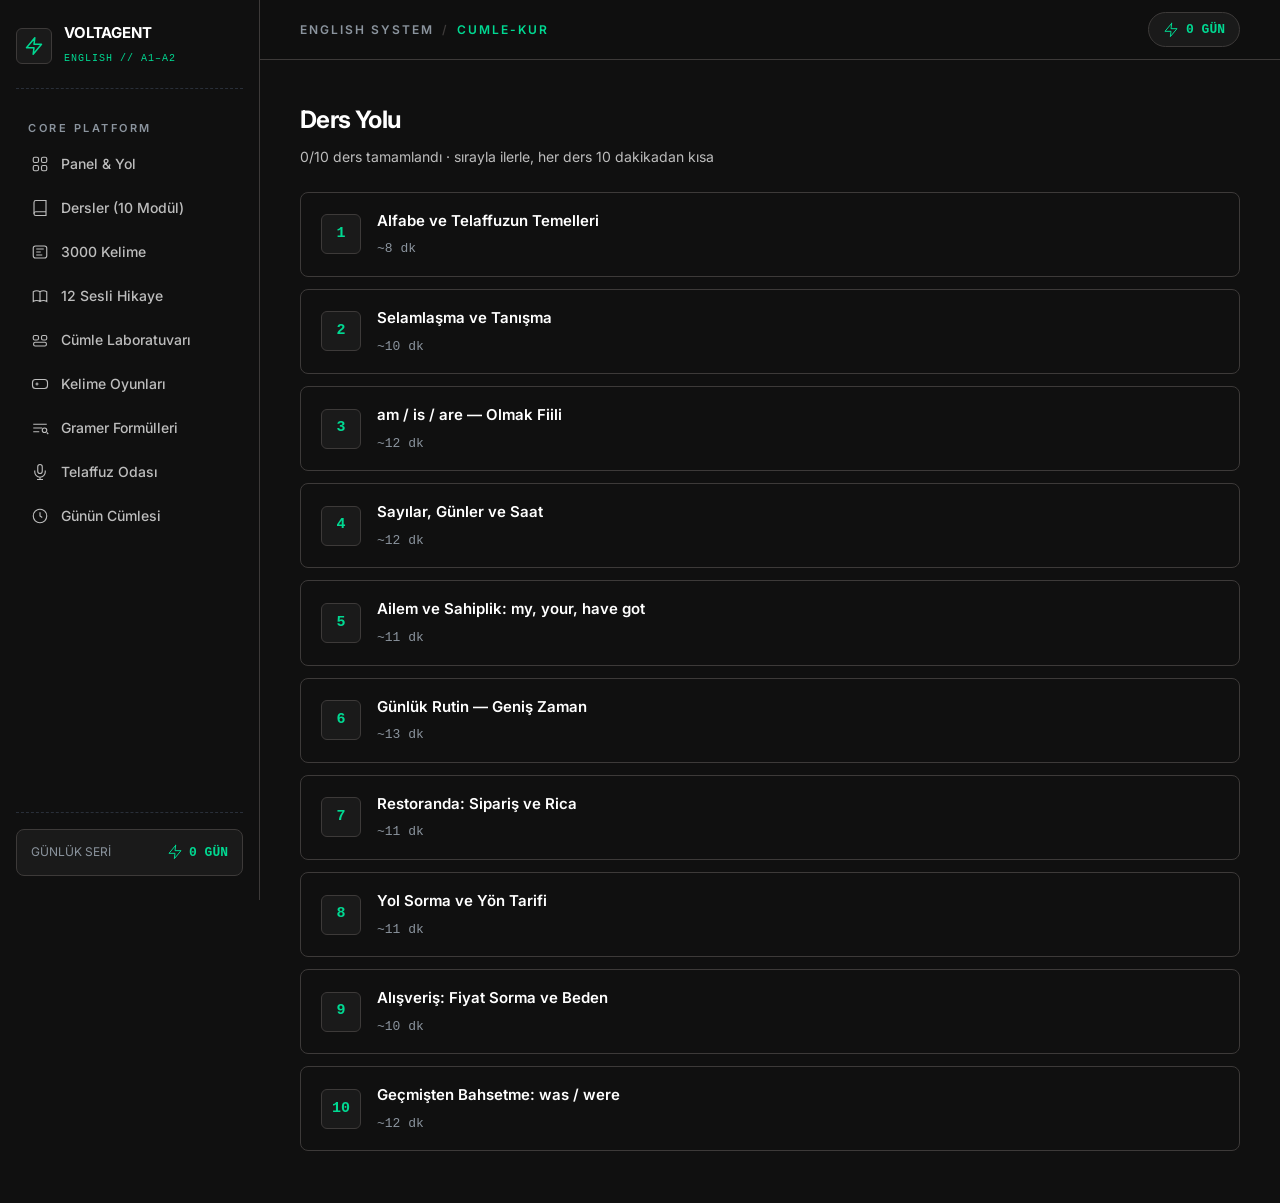
==== commit 92d08cba: "feat: complete UI/UX overhaul to Voltagent design system, responsive app shell, iconsax icons, and t" ====
--- a/cumle-kur/index.html
+++ b/cumle-kur/index.html
@@ -1,146 +1,173 @@
 <!doctype html>
-<html lang="tr" dir="ltr">
+<html lang="tr">
 <head>
 <meta charset="utf-8">
 <meta name="viewport" content="width=device-width, initial-scale=1">
-<title>Cümle Kur — 120 İngilizce cümle — Bubixo</title>
-<meta name="description" content="Türkçe cümleye bak, İngilizce kelimeleri doğru sıraya diz: soru, geniş, geçmiş ve gelecek zamanda 120 sesli cümle kurma alıştırması. Ücretsiz.">
-<link rel="canonical" href="https://www.bubixo.com/ingilizce/cumle-kur/">
-<meta name="robots" content="index,follow,max-image-preview:large,max-snippet:-1">
-<link rel="alternate" hreflang="tr" href="https://www.bubixo.com/ingilizce/cumle-kur/">
-<link rel="alternate" hreflang="x-default" href="https://www.bubixo.com/ingilizce/cumle-kur/">
+<title>Cümle Laboratuvarı // 120 Pratik | English Learner</title>
+<link rel="manifest" href="../manifest.json">
+<meta name="theme-color" content="#101010">
+<link rel="apple-touch-icon" href="../apple-touch-icon.png">
+<link rel="icon" href="../icon-192.png" sizes="192x192" type="image/png">
 <link rel="preconnect" href="https://fonts.googleapis.com">
 <link rel="preconnect" href="https://fonts.gstatic.com" crossorigin>
-<link href="https://fonts.googleapis.com/css2?family=Inter:wght@400;500;600;700;800&family=Fraunces:opsz,wght@9..144,600;9..144,700&display=swap" rel="stylesheet">
+<link href="https://fonts.googleapis.com/css2?family=Inter:wght@400;500;600;700&display=swap" rel="stylesheet">
 <link rel="stylesheet" href="../kurs.css">
 <link rel="stylesheet" href="../yol.css">
-<link rel="manifest" href="../manifest.json">
-<meta name="theme-color" content="#166f4d">
-<link rel="apple-touch-icon" href="../apple-touch-icon.png">
-<link rel="icon" href="../icon-192.png" sizes="192x192" type="image/png">
-<meta property="og:type" content="article">
-<meta property="og:site_name" content="Bubixo">
-<meta property="og:locale" content="tr">
-<meta property="og:url" content="https://www.bubixo.com/ingilizce/cumle-kur/">
-<meta property="og:title" content="Cümle Kur — 120 İngilizce cümle — Bubixo">
-<meta property="og:description" content="Türkçe cümleye bak, İngilizce kelimeleri doğru sıraya diz: soru, geniş, geçmiş ve gelecek zamanda 120 sesli cümle kurma alıştırması. Ücretsiz.">
-<style>
-.top .top-h{font-family:var(--arserif,inherit);font-size:clamp(26px,5.2vw,44px);line-height:1.15;font-weight:700;margin:0 0 10px}
-.sp{max-width:var(--maxw,900px);margin:0 auto;padding:22px 16px 60px}
-.sp-gez{margin-bottom:14px}.sp-gez a{color:var(--green);font-weight:600;text-decoration:none;font-size:14.5px}
-.sp h1{font-size:clamp(23px,4.6vw,32px);line-height:1.25;margin:6px 0 8px}
-.sp-ust{color:var(--soft);font-size:14px;margin-bottom:18px}
-.sp-govde{background:var(--card);border:1px solid var(--line);border-radius:var(--r);padding:20px 22px}
-.sp-govde p{margin:0 0 12px}
-.sp-satir{display:flex;gap:12px;padding:9px 0;border-top:1px solid var(--line);align-items:baseline}
-.sp-satir:first-child{border-top:0}
-.sp-satir b{font-family:var(--lt);direction:ltr;unicode-bidi:isolate;min-width:0;flex:0 0 auto}
-.sp-satir i{font-style:normal;color:var(--soft);font-size:14px}
-.sp-alt{display:flex;justify-content:space-between;gap:14px;margin-top:22px;flex-wrap:wrap}
-.sp-alt a{color:var(--green);text-decoration:none;font-size:14.5px;max-width:48%}
-.sp-not{font-size:13px;color:var(--soft);margin-top:18px}
-.sp-ac{display:inline-block;margin-top:16px;background:var(--green);color:#fff;border-radius:999px;padding:10px 20px;text-decoration:none;font-weight:600}
-</style>
 </head>
 <body>
-<header class="top">
-  <div class="top-row">
-    <div class="brand"><span class="logo">B</span> Bubixo İngilizce</div>
-    <div class="streak" id="streak">🔥 0 gün</div>
+
+<div class="app-shell">
+
+  <!-- ================= DESKTOP SIDEBAR ================= -->
+  <aside class="app-sidebar">
+    <div class="sidebar-brand">
+      <div class="logo-glyph">
+        <svg viewBox="0 0 24 24" width="20" height="20" fill="none" stroke="currentColor" stroke-width="1.8" stroke-linecap="round" stroke-linejoin="round"><path d="M13 2L3 14h9l-1 8 10-12h-9l1-8z"/></svg>
+      </div>
+      <div>
+        <div class="brand-title">VOLTAGENT</div>
+        <div class="brand-badge">ENGLISH // A1–A2</div>
+      </div>
+    </div>
+
+    <div class="sidebar-section-title">CORE PLATFORM</div>
+    <nav class="sidebar-nav">
+      <button data-v="yol">
+        <svg viewBox="0 0 24 24"><rect x="3" y="3" width="7" height="7" rx="2"/><rect x="14" y="3" width="7" height="7" rx="2"/><rect x="14" y="14" width="7" height="7" rx="2"/><rect x="3" y="14" width="7" height="7" rx="2"/></svg>
+        <span>Panel & Yol</span>
+      </button>
+      <button data-v="dersler">
+        <svg viewBox="0 0 24 24"><path d="M4 19.5A2.5 2.5 0 0 1 6.5 17H20"/><path d="M6.5 2H20v20H6.5A2.5 2.5 0 0 1 4 19.5v-15A2.5 2.5 0 0 1 6.5 2z"/></svg>
+        <span>Dersler (10 Modül)</span>
+      </button>
+      <button data-v="kelime">
+        <svg viewBox="0 0 24 24"><rect x="3" y="4" width="18" height="16" rx="3"/><path d="M7 8h10M7 12h6M7 16h8"/></svg>
+        <span>3000 Kelime</span>
+      </button>
+      <button data-v="hikaye">
+        <svg viewBox="0 0 24 24"><path d="M12 6.253v13m0-13C10.832 5.477 9.246 5 7.5 5S4.168 5.477 3 6.253v13C4.168 18.477 5.754 18 7.5 18s3.332.477 4.5 1.253m0-13C13.168 5.477 14.754 5 16.5 5c1.747 0 3.332.477 4.5 1.253v13C19.832 18.477 18.247 18 16.5 18c-1.746 0-3.332.477-4.5 1.253"/></svg>
+        <span>12 Sesli Hikaye</span>
+      </button>
+      <button data-v="kur">
+        <svg viewBox="0 0 24 24"><rect x="3" y="6" width="7" height="6" rx="2"/><rect x="14" y="6" width="7" height="6" rx="2"/><rect x="3.5" y="15" width="17" height="5" rx="2"/></svg>
+        <span>Cümle Laboratuvarı</span>
+      </button>
+      <button data-v="oyun">
+        <svg viewBox="0 0 24 24"><rect x="2" y="6" width="20" height="12" rx="4"/><path d="M6 12h4M8 10v4M15 11h.01M17 13h.01"/></svg>
+        <span>Kelime Oyunları</span>
+      </button>
+      <button data-v="gramer">
+        <svg viewBox="0 0 24 24"><path d="M3 7h18M3 12h12M3 17h8"/><circle cx="18" cy="15" r="3"/><path d="M21 18l2 2"/></svg>
+        <span>Gramer Formülleri</span>
+      </button>
+      <button data-v="telaffuz">
+        <svg viewBox="0 0 24 24"><path d="M12 2a3 3 0 0 0-3 3v6a3 3 0 0 0 6 0V5a3 3 0 0 0-3-3z"/><path d="M19 10v2a7 7 0 0 1-14 0v-2M12 19v3M8 22h8"/></svg>
+        <span>Telaffuz Odası</span>
+      </button>
+      <button data-v="gunluk">
+        <svg viewBox="0 0 24 24"><circle cx="12" cy="12" r="9"/><path d="M12 7v5l3 2"/></svg>
+        <span>Günün Cümlesi</span>
+      </button>
+    </nav>
+
+    <div class="sidebar-footer">
+      <div class="sidebar-streak-card">
+        <span style="font-size:12px;color:var(--mute)">GÜNLÜK SERİ</span>
+        <span class="streak-val" id="streak-desktop">
+          <svg class="vg-icon-flash" viewBox="0 0 24 24" fill="none" stroke="currentColor" stroke-width="1.8"><path d="M13 2L3 14h9l-1 8 10-12h-9l1-8z"/></svg>
+          <span>0 GÜN</span>
+        </span>
+      </div>
+    </div>
+  </aside>
+
+  <!-- ================= WORKSPACE MAIN ================= -->
+  <div class="app-main">
+
+    <!-- Desktop Topbar -->
+    <header class="app-topbar">
+      <div class="topbar-breadcrumb">
+        <span>ENGLISH SYSTEM</span>
+        <span style="color:var(--hairline)">/</span>
+        <span class="active-crumb">CUMLE-KUR</span>
+      </div>
+      <div class="topbar-actions">
+        <div class="streak" id="streak">
+          <svg class="vg-icon-flash" viewBox="0 0 24 24" fill="none" stroke="currentColor" stroke-width="1.8"><path d="M13 2L3 14h9l-1 8 10-12h-9l1-8z"/></svg>
+          <span>0 GÜN</span>
+        </div>
+      </div>
+    </header>
+
+    <!-- Mobile Top Header -->
+    <header class="mobile-header">
+      <div class="brand">
+        <div class="logo-glyph">
+          <svg viewBox="0 0 24 24" width="18" height="18" fill="none" stroke="currentColor" stroke-width="1.8" stroke-linecap="round" stroke-linejoin="round"><path d="M13 2L3 14h9l-1 8 10-12h-9l1-8z"/></svg>
+        </div>
+        <span>ENGLISH // CORE</span>
+      </div>
+      <div class="streak" id="streak-mobile">
+        <svg class="vg-icon-flash" viewBox="0 0 24 24" fill="none" stroke="currentColor" stroke-width="1.8"><path d="M13 2L3 14h9l-1 8 10-12h-9l1-8z"/></svg>
+        <span>0 GÜN</span>
+      </div>
+    </header>
+
+    <!-- Mobile Bottom Tab Navigation -->
+    <nav class="nav" id="nav">
+      <button data-v="yol">
+        <svg viewBox="0 0 24 24"><rect x="3" y="3" width="7" height="7" rx="2"/><rect x="14" y="3" width="7" height="7" rx="2"/><rect x="14" y="14" width="7" height="7" rx="2"/><rect x="3" y="14" width="7" height="7" rx="2"/></svg>
+        <span>Panel</span>
+      </button>
+      <button data-v="dersler">
+        <svg viewBox="0 0 24 24"><path d="M4 19.5A2.5 2.5 0 0 1 6.5 17H20"/><path d="M6.5 2H20v20H6.5A2.5 2.5 0 0 1 4 19.5v-15A2.5 2.5 0 0 1 6.5 2z"/></svg>
+        <span>Dersler</span>
+      </button>
+      <button data-v="kelime">
+        <svg viewBox="0 0 24 24"><rect x="3" y="4" width="18" height="16" rx="3"/><path d="M7 8h10M7 12h6M7 16h8"/></svg>
+        <span>Kelimeler</span>
+      </button>
+      <button data-v="hikaye">
+        <svg viewBox="0 0 24 24"><path d="M12 6.253v13m0-13C10.832 5.477 9.246 5 7.5 5S4.168 5.477 3 6.253v13C4.168 18.477 5.754 18 7.5 18s3.332.477 4.5 1.253m0-13C13.168 5.477 14.754 5 16.5 5c1.747 0 3.332.477 4.5 1.253v13C19.832 18.477 18.247 18 16.5 18c-1.746 0-3.332.477-4.5 1.253"/></svg>
+        <span>Hikaye</span>
+      </button>
+      <button data-v="kur">
+        <svg viewBox="0 0 24 24"><rect x="3" y="6" width="7" height="6" rx="2"/><rect x="14" y="6" width="7" height="6" rx="2"/><rect x="3.5" y="15" width="17" height="5" rx="2"/></svg>
+        <span>Cümle</span>
+      </button>
+      <button data-v="oyun">
+        <svg viewBox="0 0 24 24"><rect x="2" y="6" width="20" height="12" rx="4"/><path d="M6 12h4M8 10v4M15 11h.01M17 13h.01"/></svg>
+        <span>Oyunlar</span>
+      </button>
+      <button data-v="gramer">
+        <svg viewBox="0 0 24 24"><path d="M3 7h18M3 12h12M3 17h8"/><circle cx="18" cy="15" r="3"/><path d="M21 18l2 2"/></svg>
+        <span>Gramer</span>
+      </button>
+      <button data-v="telaffuz">
+        <svg viewBox="0 0 24 24"><path d="M12 2a3 3 0 0 0-3 3v6a3 3 0 0 0 6 0V5a3 3 0 0 0-3-3z"/><path d="M19 10v2a7 7 0 0 1-14 0v-2M12 19v3M8 22h8"/></svg>
+        <span>Telaffuz</span>
+      </button>
+      <button data-v="gunluk">
+        <svg viewBox="0 0 24 24"><circle cx="12" cy="12" r="9"/><path d="M12 7v5l3 2"/></svg>
+        <span>Günlük</span>
+      </button>
+    </nav>
+
+    <!-- Main Views Area -->
+    <main class="wrap">
+      <section class="view on" id="v-dersler"></section>
+      <section class="view" id="v-kelime"></section>
+      <section class="view" id="v-gramer"></section>
+      <section class="view" id="v-telaffuz"></section>
+      <section class="view" id="v-gunluk"></section>
+      <section class="view" id="v-hikaye"></section>
+      <section class="view" id="v-kur"></section>
+      <section class="view" id="v-oyun"></section>
+    </main>
+
   </div>
-  <p class="top-h">Ücretsiz Online İngilizce Kursu – A1 ve A2</p>
-  <p>Sıfırdan İngilizce öğren. <b>Dinleme, konuşma, kelime, gramer ve interaktif hikâyelerle</b> adım adım ilerle — Türkçe anlatımlı, üyeliksiz.</p>
-</header>
-<nav class="nav" id="nav">
-  <button data-v="dersler" class="on"><svg viewBox="0 0 24 24"><path d="M4 19V5a2 2 0 0 1 2-2h13v16H6a2 2 0 0 0-2 2zm0 0a2 2 0 0 0 2 2h13"/></svg>Dersler</button>
-  <button data-v="kelime"><svg viewBox="0 0 24 24"><rect x="3" y="5" width="13" height="15" rx="2"/><path d="M8 5V3.5A1.5 1.5 0 0 1 9.5 2H19a2 2 0 0 1 2 2v13"/></svg>Kelimeler</button>
-  <button data-v="hikaye"><svg viewBox="0 0 24 24"><path d="M12 6.5C10.5 5 8 4.5 4 4.5v13c4 0 6.5.5 8 2 1.5-1.5 4-2 8-2v-13c-4 0-6.5.5-8 2z"/><path d="M12 6.5v13"/></svg>Hikayeler</button>
-  <button data-v="kur"><svg viewBox="0 0 24 24"><rect x="2.5" y="8" width="8" height="8" rx="2"/><rect x="13.5" y="8" width="8" height="8" rx="2"/><path d="M10.5 12h3"/></svg>Cümle Kur</button>
-  <button data-v="oyun"><svg viewBox="0 0 24 24"><rect x="2" y="7" width="20" height="11" rx="4"/><path d="M7 10.5v3M5.5 12h3M15.8 11h.01M18.3 14h.01"/></svg>Oyunlar</button>
-  <button data-v="gramer"><svg viewBox="0 0 24 24"><path d="M4 6h16M4 12h10M4 18h7"/><path d="M17 14l2.5 2.5L17 19M21 16.5h-4"/></svg>Gramer</button>
-  <button data-v="telaffuz"><svg viewBox="0 0 24 24"><rect x="9" y="2.5" width="6" height="11.5" rx="3"/><path d="M5 11a7 7 0 0 0 14 0M12 18v3.5M8.5 21.5h7"/></svg>Telaffuz</button>
-  <button data-v="gunluk"><svg viewBox="0 0 24 24"><circle cx="12" cy="12" r="9"/><path d="M12 7v5l3.5 2"/></svg>Günlük</button>
-</nav>
-<main class="wrap">
-<div class="sp" id="sp-statik">
-<nav class="sp-gez" aria-label="← Tüm dersler"><a href="../">← Tüm dersler</a></nav><h1>Cümle Kur — 120 İngilizce cümle</h1>
-<div class="sp-govde">
-<div class="sp-satir"><b>Sen öğrenci misin?</b><i>Are you a student</i></div>
-<div class="sp-satir"><b>Bu senin çantan mı?</b><i>Is this your bag</i></div>
-<div class="sp-satir"><b>O evde mi?</b><i>Is he at home</i></div>
-<div class="sp-satir"><b>Onlar hazır mı?</b><i>Are they ready</i></div>
-<div class="sp-satir"><b>Sen Türkiye&#39;den misin?</b><i>Are you from Turkey</i></div>
-<div class="sp-satir"><b>Adın ne?</b><i>What is your name</i></div>
-<div class="sp-satir"><b>O nerede?</b><i>Where is she</i></div>
-<div class="sp-satir"><b>Bu ne kadar?</b><i>How much is this</i></div>
-<div class="sp-satir"><b>Saat kaç?</b><i>What time is it</i></div>
-<div class="sp-satir"><b>Bunlar senin arkadaşların mı?</b><i>Are these your friends</i></div>
-<div class="sp-satir"><b>Kahve sever misin?</b><i>Do you like coffee</i></div>
-<div class="sp-satir"><b>O nerede çalışıyor?</b><i>Where does she work</i></div>
-<div class="sp-satir"><b>Okula ne zaman gidersin?</b><i>When do you go to school</i></div>
-<div class="sp-satir"><b>O İngilizce konuşur mu?</b><i>Does he speak English</i></div>
-<div class="sp-satir"><b>Neden geç kaldın?</b><i>Why are you late</i></div>
-<div class="sp-satir"><b>Kaç kardeşin var?</b><i>How many brothers do you have</i></div>
-<div class="sp-satir"><b>Sabahları ne yersin?</b><i>What do you eat in the morning</i></div>
-<div class="sp-satir"><b>Kız kardeşin nerede yaşıyor?</b><i>Where does your sister live</i></div>
-<div class="sp-satir"><b>Bu otobüs merkeze gider mi?</b><i>Does this bus go to the centre</i></div>
-<div class="sp-satir"><b>Ne sıklıkla seyahat edersin?</b><i>How often do you travel</i></div>
-<div class="sp-satir"><b>Anahtarlarını nereye koydun?</b><i>Where have you put your keys</i></div>
-<div class="sp-satir"><b>Bana neden bundan bahsetmedin?</b><i>Why didn&#39;t you tell me about it</i></div>
-<div class="sp-satir"><b>Daha önce hiç Londra&#39;ya gittin mi?</b><i>Have you ever been to London</i></div>
-<div class="sp-satir"><b>Yarın ofise erken gelebilir misiniz?</b><i>Could you come to the office early tomorrow</i></div>
-<div class="sp-satir"><b>Toplantı saat kaçta başlayacak?</b><i>What time will the meeting start</i></div>
-<div class="sp-satir"><b>Bu kelimenin ne anlama geldiğini biliyor musun?</b><i>Do you know what this word means</i></div>
-<div class="sp-satir"><b>Sana yardım etmemi ister misin?</b><i>Would you like me to help you</i></div>
-<div class="sp-satir"><b>Dün gece beni neden aramadın?</b><i>Why didn&#39;t you call me last night</i></div>
-<div class="sp-satir"><b>O yemeği daha önce hiç denedin mi?</b><i>Have you ever tried that dish before</i></div>
-<div class="sp-satir"><b>Ne kadar zamandır İngilizce öğreniyorsun?</b><i>How long have you been learning English</i></div>
-<div class="sp-satir"><b>Ben her gün su içerim.</b><i>I drink water every day</i></div>
-<div class="sp-satir"><b>O çikolatayı çok sever.</b><i>She likes chocolate very much</i></div>
-<div class="sp-satir"><b>Biz Ankara&#39;da yaşarız.</b><i>We live in Ankara</i></div>
-<div class="sp-satir"><b>O bir bankada çalışır.</b><i>He works in a bank</i></div>
-<div class="sp-satir"><b>Onlar pazar günleri futbol oynar.</b><i>They play football on Sundays</i></div>
-<div class="sp-satir"><b>Babam gazete okur.</b><i>My father reads the newspaper</i></div>
-<div class="sp-satir"><b>Her sabah okula giderim.</b><i>I go to school every morning</i></div>
-<div class="sp-satir"><b>Kedi kanepede uyur.</b><i>The cat sleeps on the sofa</i></div>
-<div class="sp-satir"><b>Sen İngilizceyi çok iyi konuşursun.</b><i>You speak English very well</i></div>
-<div class="sp-satir"><b>Her cuma bir film izleriz.</b><i>We watch a film every Friday</i></div>
-<div class="sp-satir"><b>O pazar günleri çalışmaz.</b><i>She does not work on Sundays</i></div>
-<div class="sp-satir"><b>O geceleri asla kahve içmez.</b><i>He never drinks coffee at night</i></div>
-<div class="sp-satir"><b>Ablam her zaman erken kalkar.</b><i>My sister always gets up early</i></div>
-<div class="sp-satir"><b>Sabahları televizyon izlemeyiz.</b><i>We do not watch television in the morning</i></div>
-<div class="sp-satir"><b>Bu otobüs havaalanına gider.</b><i>This bus goes to the airport</i></div>
-<div class="sp-satir"><b>Genellikle akşam yemeğinden sonra ders çalışır.</b><i>She usually studies after dinner</i></div>
-<div class="sp-satir"><b>Onlar artık burada yaşamıyor.</b><i>They do not live here anymore</i></div>
-<div class="sp-satir"><b>Her akşam bir film izler.</b><i>He watches a film every evening</i></div>
-<div class="sp-satir"><b>Bu soruyu anlamıyorum.</b><i>I do not understand this question</i></div>
-<div class="sp-satir"><b>Erkek kardeşi üç dili akıcı konuşur.</b><i>Her brother speaks three languages fluently</i></div>
-<div class="sp-satir"><b>Genellikle altıda kalkar ama bugün hâlâ uyuyor.</b><i>He usually gets up at six but today he is still sleeping</i></div>
-<div class="sp-satir"><b>Bir hastanede çalışır ama bu hafta çalışmıyor.</b><i>She works in a hospital but she is not working this week</i></div>
-<div class="sp-satir"><b>Normalde çay içmem ama şu anda bir tane içiyorum.</b><i>I do not usually drink tea but I am drinking one now</i></div>
-<div class="sp-satir"><b>Ailem İzmir&#39;de yaşar ve her yaz bizi ziyaret eder.</b><i>My parents live in Izmir and they visit us every summer</i></div>
-<div class="sp-satir"><b>Tren yedide kalkıyor, bu yüzden istasyonda erken olmalıyız.</b><i>The train leaves at seven so we must be at the station early</i></div>
-<div class="sp-satir"><b>İş arıyor çünkü ofisini sevmiyor.</b><i>She is looking for a job because she does not like her office</i></div>
-<div class="sp-satir"><b>Toplantıya neden hep geç kaldığını bilmiyoruz.</b><i>We do not know why he is always late for the meeting</i></div>
-<div class="sp-satir"><b>Bu çorbanın tadı çok güzel ama kokusu hoş değil.</b><i>This soup tastes very good but it does not smell nice</i></div>
-<div class="sp-satir"><b>Tıp okuyor ve doktor olmak istiyor.</b><i>He is studying medicine and he wants to become a doctor</i></div>
-<div class="sp-satir"><b>Yeni bir daire bulana kadar otelde kalıyorlar.</b><i>They are staying at a hotel until they find a new flat</i></div>
-</div>
-<a class="sp-ac" href="../">Kursu aç</a>
-<p class="sp-not">Bu sayfa dersin tam metnini gösterir. JavaScript açıkken etkileşimli kursa dönüşür.</p>
 </div>
 
-  <section class="view on" id="v-dersler"></section>
-  <section class="view" id="v-kelime"></section>
-  <section class="view" id="v-gramer"></section>
-  <section class="view" id="v-telaffuz"></section>
-  <section class="view" id="v-gunluk"></section>
-  <section class="view" id="v-hikaye"></section>
-  <section class="view" id="v-kur"></section>
-  <section class="view" id="v-oyun"></section>
-
-</main>
-<script>window.BX_ACILIS={"v":"kur"};window.BX_KURS_YOL="/ingilizce/";window.BX_SEKME_YOL={"kelime":"kelimeler/","kur":"cumle-kur/","oyun":"oyunlar/","telaffuz":"telaffuz/","gunluk":"her-gun/"};</script>
 <script src="../data.js"></script>
 <script src="../data2.js"></script>
 <script src="../data5.js"></script>
@@ -148,36 +175,21 @@
 <script src="../data7.js"></script>
 <script src="../app.js"></script>
 <script src="../ceviri.js"></script>
-<script>window.BX_KURS="en";window.BX_SES_DIL="en";</script>
+<script>
+window.BX_ACILIS = {"v":"kur"};
+window.BX_KURS = "en";
+window.BX_SES_DIL = "en";
+</script>
 <script src="../ses.js"></script>
 <script src="../stat.js"></script>
 <script src="../yol.js"></script>
 <script>
 window.BX_PWA_SURUM = "2";
 window.BX_VARLIK_KOK = "../";
-window.BX_STORE_KEY  = "bx-eng";
+window.BX_STORE_KEY = "bx-eng";
 window.BX_KABUK = ["app.js", "ceviri.js", "stat.js", "ses.js", "data.js", "data2.js", "data5.js", "data6.js", "data7.js", "yol.js", "yol.css"];
-window.BX_PWA_UI = {
- "yeniSurum": "Yeni sürüm hazır",
- "yenile": "Yenile",
- "cevrimdisi": "Çevrimdışısın — dersler çalışmaya devam ediyor.",
- "kur": "«İngilizce»yi ana ekrana ekle",
- "kurEt": "Ekle",
- "iosBaslik": "Ana ekrana ekle",
- "ios": "Alttaki «Paylaş» düğmesine, sonra «Ana Ekrana Ekle»ye dokun.",
- "sesBaslik": "Hikayeleri çevrimdışı dinle",
- "sesAlt": "Tüm hikayelerin sesini indir",
- "sesIndir": "İndir",
- "sesIniyor": "İndiriliyor…",
- "sesHazir": "Tüm hikayeler çevrimdışı hazır",
- "sesKismi": "/",
- "sesHata": "Tamamı inmedi — birazdan yeniden dene."
-};
 </script>
 <script src="../pwa.js"></script>
-<script type="application/ld+json">{"@context":"https://schema.org","@graph":[{"@type":"Course","@id":"https://www.bubixo.com/ingilizce/#course","name":"Ücretsiz İngilizce Kursu — Sıfırdan A1–A2","description":"Türkçe anlatımlı, tamamen ücretsiz İngilizce kursu: 10 ders, 6 gramer konusu, 3000 kelimelik sesli sözlük, telaffuz pratiği ve cümle kurma oyunları. Üyelik ve ödeme yok.","url":"https://www.bubixo.com/ingilizce/","image":"../assets/ingilizce-kapak-v2.jpg","inLanguage":"tr","teaches":["İngilizce","İngilizce kelime bilgisi","İngilizce gramer","İngilizce telaffuz"],"educationalLevel":"Başlangıç (A1–A2)","isAccessibleForFree":true,"isFamilyFriendly":true,"learningResourceType":["Ders","Alıştırma","Sözlük","Oyun"],"courseCode":"BX-EN-A1A2","timeRequired":"PT110M","provider":{"@type":"Organization","name":"Bubixo","url":"https://www.bubixo.com/"},"offers":{"@type":"Offer","price":"0","priceCurrency":"TRY","availability":"https://schema.org/InStock","category":"Free","url":"https://www.bubixo.com/ingilizce/"},"hasCourseInstance":{"@type":"CourseInstance","courseMode":"online","courseWorkload":"PT110M","inLanguage":"tr","location":{"@type":"VirtualLocation","url":"https://www.bubixo.com/ingilizce/"},"instructor":{"@type":"Organization","name":"Bubixo"}},"syllabusSections":[{"@type":"Syllabus","position":1,"name":"Alfabe ve Telaffuzun Temelleri","timeRequired":"PT8M"},{"@type":"Syllabus","position":2,"name":"Selamlaşma ve Tanışma","timeRequired":"PT10M"},{"@type":"Syllabus","position":3,"name":"am / is / are — Olmak Fiili","timeRequired":"PT12M"},{"@type":"Syllabus","position":4,"name":"Sayılar, Günler ve Saat","timeRequired":"PT12M"},{"@type":"Syllabus","position":5,"name":"Ailem ve Sahiplik: my, your, have got","timeRequired":"PT11M"},{"@type":"Syllabus","position":6,"name":"Günlük Rutin — Geniş Zaman","timeRequired":"PT13M"},{"@type":"Syllabus","position":7,"name":"Restoranda: Sipariş ve Rica","timeRequired":"PT11M"},{"@type":"Syllabus","position":8,"name":"Yol Sorma ve Yön Tarifi","timeRequired":"PT11M"},{"@type":"Syllabus","position":9,"name":"Alışveriş: Fiyat Sorma ve Beden","timeRequired":"PT10M"},{"@type":"Syllabus","position":10,"name":"Geçmişten Bahsetme: was / were","timeRequired":"PT12M"}]},{"@type":"FAQPage","@id":"https://www.bubixo.com/ingilizce/#faq","mainEntity":[{"@type":"Question","name":"İngilizce kursu gerçekten ücretsiz mi?","acceptedAnswer":{"@type":"Answer","text":"Evet. Kursun tamamı — 10 ders, 3000 kelimelik sesli sözlük, gramer anlatımları, oyunlar ve telaffuz pratiği — ücretsizdir. Deneme süresi, kredi kartı, gizli paket ya da \"premium\" kilidi yoktur. Sayfada reklam da göstermiyoruz."}},{"@type":"Question","name":"Üye olmam ya da e-posta vermem gerekiyor mu?","acceptedAnswer":{"@type":"Answer","text":"Hayır. Kayıt ekranı yoktur; sayfayı açtığınız anda derse başlayabilirsiniz. Sizden ad, e-posta veya telefon istemiyoruz."}},{"@type":"Question","name":"İlerlemem nerede saklanıyor?","acceptedAnswer":{"@type":"Answer","text":"İlerlemeniz sunucuda değil, kullandığınız tarayıcının kendi hafızasında (localStorage) tutulur. Bu yüzden aynı cihaz ve aynı tarayıcıyla devam ettiğinizde kaldığınız yerden ilerlersiniz; başka bir cihaza otomatik aktarılmaz. Tarayıcı verilerini temizlerseniz ilerleme de silinir."}},{"@type":"Question","name":"Kelimelerin sesi nereden geliyor?","acceptedAnswer":{"@type":"Answer","text":"Ses, tarayıcınızın kendi İngilizce seslendirme motorundan üretilir. Bu yüzden ses dosyası indirmeniz gerekmez ve telaffuz, cihazınızda kurulu İngilizce ses paketinin kalitesine göre değişir. Telaffuz pratiği bölümünde mikrofonla söylediğiniz kelimeyi tarayıcı tanımaya çalışır."}},{"@type":"Question","name":"Kurs hangi seviyeye kadar götürüyor?","acceptedAnswer":{"@type":"Answer","text":"Hedef seviye A1–A2, yani başlangıç ve temel seviyedir. Sıfırdan başlayan biri; kendini tanıtacak, saat ve fiyat soracak, yol tarifi isteyecek, restoranda sipariş verecek ve geçmişten basit cümlelerle bahsedecek düzeye gelir."}},{"@type":"Question","name":"Ne kadar sürede bitirebilirim?","acceptedAnswer":{"@type":"Answer","text":"Derslerin toplam anlatım süresi yaklaşık 110 dakikadır. Günde 10 dakika ayıran biri dersleri iki haftada bitirir; asıl zaman 3000 kelimelik sözlükte ve tekrar yaparken geçer. Acele etmeden, her gün az ve düzenli çalışmak en iyi sonucu verir."}},{"@type":"Question","name":"Telefonda çalışır mı, uygulama indirmem gerekir mi?","acceptedAnswer":{"@type":"Answer","text":"Telefon, tablet ve bilgisayarda tarayıcıdan çalışır. İndirilecek bir uygulama yoktur; adresi açmanız yeterli."}},{"@type":"Question","name":"Sertifika veriliyor mu?","acceptedAnswer":{"@type":"Answer","text":"Hayır. Bu kurs sertifika vermez; amacı sınav belgesi değil, günlük hayatta kullanabileceğiniz temel İngilizceyi ücretsiz kazandırmaktır."}}]},{"@type":"BreadcrumbList","@id":"https://www.bubixo.com/ingilizce/#breadcrumb","itemListElement":[{"@type":"ListItem","position":1,"name":"Bubixo","item":"https://www.bubixo.com/"},{"@type":"ListItem","position":2,"name":"Ücretsiz İngilizce Kursu","item":"https://www.bubixo.com/ingilizce/"}]},{"@type":"WebPage","@id":"https://www.bubixo.com/ingilizce/#webpage","url":"https://www.bubixo.com/ingilizce/","name":"Ücretsiz İngilizce Kursu","inLanguage":"tr","isPartOf":{"@type":"WebSite","name":"Bubixo","url":"https://www.bubixo.com/"},"primaryImageOfPage":{"@type":"ImageObject","url":"../assets/ingilizce-kapak-v2.jpg","width":1200,"height":630},"about":{"@id":"https://www.bubixo.com/ingilizce/#course"}}]}</script>
 
-<script src="https://api.bubixo.com/ingilizce/acilis.js"></script>
-<script type="application/ld+json">{"@context":"https://schema.org","@type":"LearningResource","name":"Cümle Kur — 120 İngilizce cümle","inLanguage":"tr","isAccessibleForFree":true,"isPartOf":{"@type":"Course","name":"İngilizce öğren","url":"https://www.bubixo.com/ingilizce/"}}</script>
-<!-- bx-cartoon v1 ins=0 skip=2 --><!-- bx-eqrow v1 ins=0 skip=2 --><!-- bx-strow v1 ins=0 skip=2 --><!-- bx-ptrow v1 ins=0 skip=2 --><!-- bx-iqrow v1 ins=0 skip=2 --><!-- bx-passportrow v1 ins=0 skip=2 --><!-- bx-newrows v1 ins=0 skip=3 --><!-- bx-calccat v1 ins=0 anchor0 --><!-- bx-tools3 v1 ins=0 --><!-- bx-vidcrop v1 ran=1 len=20496 ins=0 anchor0 --><!-- bx-spellcheck v1 ran=1 len=20548 ins=0 anchor0 --><!-- bx-translate v1 ran=1 len=20603 ins=0 anchor0 --><!-- bx-meme v1 ran=1 len=20657 ins=0 anchor0 --><!-- bx-collage v1 ran=1 len=20706 ins=0 anchor0 --><!-- bx-videogif v1 ran=1 len=20758 ins=0 anchor0 --><!-- bx-audiocutter v1 ran=1 len=20811 ins=0 anchor0 --><!-- bx-signpdf v1 ran=1 len=20867 ins=0 anchor0 --><!-- bx-upscaler v1 ran=1 len=20919 ins=0 anchor0 --><!-- bx-ocrvocal v1 ran=1 len=20972 ins=0 c5_t=anchor0 c4_t=anchor0 c2_t=anchor0 --><!-- bx-imgtools v1 ran=1 len=21056 anchor=0 ins=0 --><!-- bx-vstools2 v1 ran=1 len=21110 anchor=0 ins=0 --><!-- bx-vstools v2 ran=1 len=21164 anchor=0 ins=0 --><!-- bx-paudio v1 ran=1 len=21217 anchor=0 ins=0 --><!-- bx-vcomp v4 ran=1 len=21269 match=0 ins=0 --><!-- bx-agrow v1 ins=0 skip=2 --></body>
+</body>
 </html>
--- a/kurs.css
+++ b/kurs.css
@@ -1,353 +1,952 @@
-
-:root{
-  --ink:#182230; --soft:#4a5a6d; --bg:#f6f7f4; --card:#ffffff; --line:#e5e7e0;
-  --green:#166f4d; --green-soft:#e5f2ec; --amber:#b7791f; --amber-soft:#fdf3e2;
-  --red:#b3403a; --red-soft:#fbeae9; --blue:#20618f; --blue-soft:#e7f0f7;
-  --r:16px; --sh:0 2px 6px rgba(24,34,48,.05),0 10px 28px rgba(24,34,48,.08);
-}
-*{margin:0;padding:0;box-sizing:border-box}
-html{scroll-behavior:smooth}
-body{font-family:'Inter',system-ui,sans-serif;background:var(--bg);color:var(--ink);line-height:1.65;padding-bottom:84px}
-h1,h2,h3,.serif{font-family:'Fraunces',Georgia,serif}
-button{font-family:inherit;cursor:pointer}
-:focus-visible{outline:2.5px solid var(--green);outline-offset:2px;border-radius:6px}
-
-/* header */
-.top{background:linear-gradient(135deg,#0d3b2a,#166f4d 60%,#1e8a60);color:#fff;padding:26px clamp(18px,4vw,40px) 30px}
-.top-row{max-width:960px;margin:0 auto;display:flex;justify-content:space-between;align-items:center;gap:12px;flex-wrap:wrap}
-.brand{display:flex;align-items:center;gap:10px;font-weight:800;font-size:17px;letter-spacing:.02em}
-.brand .logo{width:34px;height:34px;border-radius:10px;background:#fff;color:var(--green);display:flex;align-items:center;justify-content:center;font-family:'Fraunces',serif;font-weight:700;font-size:19px}
-.streak{background:rgba(255,255,255,.15);border:1px solid rgba(255,255,255,.3);border-radius:999px;padding:7px 15px;font-size:13.5px;font-weight:600}
-.top h1{max-width:960px;margin:20px auto 6px;font-size:clamp(25px,4.5vw,38px);line-height:1.15}
-.top p{max-width:960px;margin:0 auto;color:#d7e9df;font-size:15px}
-
-/* nav */
-.nav{position:fixed;bottom:0;left:0;right:0;background:#fff;border-top:1px solid var(--line);display:flex;z-index:50;box-shadow:0 -4px 20px rgba(24,34,48,.07)}
-.nav button{flex:1;border:0;background:none;padding:10px 4px 12px;font-size:11.5px;font-weight:600;color:var(--soft);display:flex;flex-direction:column;align-items:center;gap:3px}
-.nav button svg{width:22px;height:22px;stroke:currentColor;fill:none;stroke-width:1.8;stroke-linecap:round;stroke-linejoin:round}
-.nav button.on{color:var(--green)}
-@media(max-width:759px){
-  .nav{overflow-x:auto;scrollbar-width:none;-webkit-overflow-scrolling:touch}
-  .nav::-webkit-scrollbar{display:none}
-  .nav button{flex:0 0 auto;min-width:72px}
-}
-@media(min-width:760px){
-  .nav{position:sticky;top:0;bottom:auto;border-top:0;border-bottom:1px solid var(--line)}
-  .nav button{flex-direction:row;font-size:14px;padding:14px;gap:8px}
-  body{padding-bottom:30px}
-}
-
-.wrap{max-width:960px;margin:0 auto;padding:26px clamp(16px,4vw,40px)}
-.view{display:none}.view.on{display:block}
-.sec-title{font-size:clamp(21px,3vw,27px);margin-bottom:6px}
-.sec-sub{color:var(--soft);font-size:14.5px;margin-bottom:22px}
-
-/* cards & lists */
-.card{background:var(--card);border:1px solid var(--line);border-radius:var(--r);box-shadow:var(--sh)}
-.unit{display:flex;gap:14px;align-items:center;padding:16px 18px;margin-bottom:12px;cursor:pointer;transition:transform .15s}
-.unit:hover{transform:translateX(4px)}
-.unit .no{flex:none;width:44px;height:44px;border-radius:12px;background:var(--green-soft);color:var(--green);display:flex;align-items:center;justify-content:center;font-weight:800;font-size:17px}
-.unit.done .no{background:var(--green);color:#fff}
-.unit b{display:block;font-size:15.5px}
-.unit small{color:var(--soft);font-size:12.5px}
-.unit .tick{margin-inline-start:auto;color:var(--green);font-weight:700;font-size:13px;flex:none}
-
-/* lesson */
-.lesson-head{display:flex;align-items:center;gap:10px;margin-bottom:14px}
-.backbtn{border:1.5px solid var(--line);background:#fff;border-radius:999px;padding:8px 16px;font-weight:600;font-size:13.5px;color:var(--soft)}
-.lesson h2{font-size:clamp(21px,3vw,26px);margin-bottom:12px}
-.lesson .intro{background:var(--blue-soft);border-radius:12px;padding:16px 18px;font-size:14.5px;margin-bottom:18px}
-.exline{display:flex;align-items:flex-start;gap:10px;padding:11px 0;border-bottom:1px dashed var(--line)}
-.exline:last-child{border:0}
-.exline .spk{flex:none;width:34px;height:34px;border-radius:50%;border:1.5px solid var(--line);background:#fff;color:var(--green);display:flex;align-items:center;justify-content:center}
-.exline .spk svg{width:16px;height:16px;stroke:currentColor;fill:none;stroke-width:2;stroke-linecap:round;stroke-linejoin:round}
-.exline b{font-size:15px}
-.exline i{display:block;color:var(--soft);font-size:13px;font-style:normal}
-.tipbox{background:var(--amber-soft);border-radius:12px;padding:13px 16px;font-size:13.5px;margin-top:16px}
-.tipbox b{color:var(--amber)}
-
-/* quiz */
-.qbox{margin-top:22px}
-.qbox h3{font-size:17px;margin-bottom:12px}
-.qq{background:#fff;border:1px solid var(--line);border-radius:12px;padding:15px 16px;margin-bottom:12px}
-.qq p{font-weight:600;font-size:14.5px;margin-bottom:10px}
-.qq .opts{display:grid;gap:8px}
-.qq .opts button{text-align:start;border:1.5px solid var(--line);background:var(--bg);border-radius:10px;padding:10px 14px;font-size:14px;transition:all .15s}
-.qq .opts button:hover{border-color:var(--green)}
-.qq .opts button.ok{background:var(--green-soft);border-color:var(--green);color:var(--green);font-weight:700}
-.qq .opts button.no{background:var(--red-soft);border-color:var(--red);color:var(--red)}
-.qq .expl{display:none;margin-top:9px;font-size:13px;color:var(--soft);background:var(--bg);border-radius:8px;padding:9px 12px}
-.qscore{margin-top:6px;font-weight:700;font-size:15px}
-
-/* flashcards */
-.deckgrid{display:grid;grid-template-columns:repeat(auto-fill,minmax(160px,1fr));gap:12px}
-.deck{padding:16px;cursor:pointer;text-align:center;transition:transform .15s}
-.deck:hover{transform:translateY(-3px)}
-.deck .em{font-size:28px}
-.deck b{display:block;font-size:14px;margin-top:6px}
-.deck small{color:var(--soft);font-size:12px}
-.deck .due{display:inline-block;margin-top:7px;background:var(--amber-soft);color:var(--amber);font-size:11px;font-weight:700;border-radius:999px;padding:2px 9px}
-.fcstage{max-width:480px;margin:0 auto;text-align:center}
-.fcard{min-height:230px;display:flex;flex-direction:column;align-items:center;justify-content:center;gap:8px;padding:26px;cursor:pointer;user-select:none}
-.fcard .w{font-family:'Fraunces',serif;font-size:clamp(28px,6vw,40px);font-weight:700}
-.fcard .m{font-size:17px;color:var(--green);font-weight:700}
-.fcard .ex{font-size:13.5px;color:var(--soft);max-width:36ch}
-.fcard .hint{font-size:12px;color:#9aa6b2}
-.fc-btns{display:flex;gap:10px;justify-content:center;margin-top:16px}
-.fc-btns button{border:0;border-radius:12px;padding:13px 22px;font-weight:700;font-size:14px}
-.fc-again{background:var(--red-soft);color:var(--red)}
-.fc-good{background:var(--green);color:#fff}
-.fc-prog{margin-top:14px;font-size:12.5px;color:var(--soft)}
-.bigspk{border:1.5px solid var(--line);background:#fff;border-radius:999px;width:44px;height:44px;color:var(--green);display:inline-flex;align-items:center;justify-content:center}
-.bigspk svg{width:20px;height:20px;stroke:currentColor;fill:none;stroke-width:2;stroke-linecap:round;stroke-linejoin:round}
-
-/* pronunciation */
-.pr-stage{max-width:520px;margin:0 auto;text-align:center}
-.pr-word{font-family:'Fraunces',serif;font-size:clamp(26px,5vw,36px);font-weight:700;margin:14px 0 4px}
-.pr-tr{color:var(--soft);font-size:14px;margin-bottom:16px}
-.mic{width:84px;height:84px;border-radius:50%;border:0;background:var(--green);color:#fff;display:inline-flex;align-items:center;justify-content:center;box-shadow:var(--sh);transition:transform .15s}
-.mic:hover{transform:scale(1.05)}
-.mic.rec{background:var(--red);animation:pulse 1.2s infinite}
-@keyframes pulse{0%{box-shadow:0 0 0 0 rgba(179,64,58,.4)}70%{box-shadow:0 0 0 18px rgba(179,64,58,0)}100%{box-shadow:0 0 0 0 rgba(179,64,58,0)}}
-.mic svg{width:34px;height:34px;stroke:currentColor;fill:none;stroke-width:1.8;stroke-linecap:round;stroke-linejoin:round}
-.pr-result{margin-top:16px;font-size:15px;min-height:52px}
-.pr-result .good{color:var(--green);font-weight:800;font-size:17px}
-.pr-result .bad{color:var(--red);font-weight:700}
-.pr-heard{color:var(--soft);font-size:13px}
-.pr-nav{display:flex;gap:10px;justify-content:center;margin-top:18px}
-.pr-nav button,.ghostbtn{border:1.5px solid var(--line);background:#fff;border-radius:999px;padding:10px 20px;font-weight:600;font-size:13.5px;color:var(--ink)}
-.pr-warn{background:var(--amber-soft);border-radius:12px;padding:14px 16px;font-size:13.5px;margin-top:18px;text-align:start}
-
-/* daily */
-.daily-card{padding:26px;text-align:center}
-.daily-lab{font-size:12px;font-weight:700;letter-spacing:.14em;color:var(--amber);text-transform:uppercase}
-.daily-en{font-family:'Fraunces',serif;font-size:clamp(23px,4.4vw,32px);font-weight:700;margin:10px 0 4px}
-.daily-tr{color:var(--soft);font-size:15px}
-.daily-note{margin-top:12px;font-size:13.5px;background:var(--bg);border-radius:10px;padding:10px 14px;display:inline-block}
-.statgrid{display:grid;grid-template-columns:repeat(auto-fit,minmax(140px,1fr));gap:12px;margin-top:22px}
-.stat{padding:16px;text-align:center}
-.stat b{font-family:'Fraunces',serif;font-size:26px;color:var(--green);display:block}
-.stat small{color:var(--soft);font-size:12.5px}
-.startquiz{margin-top:22px;border:0;background:var(--green);color:#fff;border-radius:12px;padding:14px 26px;font-weight:700;font-size:15px;width:100%}
-/* gramer */
-.formula{background:#10251c;color:#d9f2e6;border-radius:12px;padding:14px 18px;font-family:ui-monospace,Consolas,monospace;font-size:13.5px;margin:12px 0;overflow-x:auto;white-space:nowrap}
-.badgex{display:inline-block;background:var(--amber-soft);color:var(--amber);font-size:11px;font-weight:800;letter-spacing:.06em;border-radius:999px;padding:3px 10px;margin-inline-start:8px;vertical-align:middle}
-.sb-target{font-size:15px;color:var(--soft);margin-bottom:14px}
-.sb-line{min-height:52px;background:var(--bg);border:1.5px dashed var(--line);border-radius:12px;padding:8px;display:flex;flex-wrap:wrap;gap:8px;margin-bottom:12px}
-.sb-pool{display:flex;flex-wrap:wrap;gap:8px;margin-bottom:14px}
-.sb-line button,.sb-pool button{border:1.5px solid var(--line);background:#fff;border-radius:10px;padding:8px 14px;font-size:14.5px;font-weight:600}
-.sb-line button{background:var(--green-soft);border-color:var(--green);color:var(--green)}
-.sb-ok{color:var(--green);font-weight:800}
-.sb-bad{color:var(--red);font-weight:700}
-/* sozluk */
-.dict-search{width:100%;border:1.5px solid var(--line);border-radius:12px;padding:13px 16px;font:500 15px 'Inter',sans-serif;background:#fff;margin-bottom:14px}
-.dict-row{display:flex;align-items:center;gap:12px;padding:10px 14px;border-bottom:1px solid var(--line);background:#fff}
-.dict-row:first-child{border-radius:12px 12px 0 0}
-.dict-row:last-child{border-radius:0 0 12px 12px;border-bottom:0}
-.dict-row .dm{flex:none;width:34px;text-align:center;font-size:22px}
-.dict-row b{font-size:15px}
-.dict-row i{display:block;font-style:normal;color:var(--soft);font-size:12.5px}
-.dict-row .spk{margin-inline-start:auto;flex:none;width:34px;height:34px;border-radius:50%;border:1.5px solid var(--line);background:#fff;color:var(--green);display:flex;align-items:center;justify-content:center}
-.dict-row .spk svg{width:16px;height:16px;stroke:currentColor;fill:none;stroke-width:2;stroke-linecap:round;stroke-linejoin:round}
-.dict-levels{display:flex;gap:8px;margin-bottom:12px;flex-wrap:wrap}
-.dict-levels .lvl{flex:1;min-width:104px;border:1.5px solid var(--line);background:#fff;border-radius:12px;padding:10px 12px;text-align:start;line-height:1.25}
-.dict-levels .lvl b{display:block;font-size:14px;color:var(--ink)}
-.dict-levels .lvl i{display:block;font-style:normal;font-size:11px;color:var(--soft);margin-top:2px}
-.dict-levels .lvl.on{background:var(--green);border-color:var(--green)}
-.dict-levels .lvl.on b,.dict-levels .lvl.on i{color:#fff}
-.dinfo{font-size:12.5px;color:var(--soft);align-self:center}
-.dict-pages{display:flex;gap:8px;flex-wrap:wrap;margin:14px 0}
-.dict-pages button{border:1.5px solid var(--line);background:#fff;border-radius:999px;padding:7px 14px;font-size:12.5px;font-weight:700;color:var(--soft)}
-.dict-pages button.on{background:var(--green);border-color:var(--green);color:#fff}
-footer{margin-top:40px;text-align:center;color:#9aa6b2;font-size:12.5px;padding:0 16px}
-footer a{color:var(--green)}
-
-/* hikayeler */
-.chips{display:flex;gap:8px;flex-wrap:wrap;margin-bottom:14px}
-.chip{border:1.5px solid var(--line);background:#fff;border-radius:999px;padding:8px 16px;font-size:13px;font-weight:700;color:var(--soft)}
-.chip.on{background:var(--green);border-color:var(--green);color:#fff}
-.st-card small{display:block}
-.st-bar{display:flex;flex-wrap:wrap;gap:8px;margin-bottom:16px}
-.st-bar button{border:1.5px solid var(--line);background:#fff;border-radius:999px;padding:9px 16px;font-weight:600;font-size:13.5px;color:var(--ink)}
-.st-bar button.on{background:var(--green-soft);border-color:var(--green);color:var(--green)}
-#stbody{padding:4px 16px}
-.st-line{display:flex;align-items:flex-start;gap:10px;padding:13px 6px;border-bottom:1px dashed var(--line);border-radius:10px;transition:background .2s}
-.st-line:last-child{border-bottom:0}
-.st-line.playing{background:var(--green-soft)}
-.st-line .spk{flex:none;width:34px;height:34px;border-radius:50%;border:1.5px solid var(--line);background:#fff;color:var(--green);display:flex;align-items:center;justify-content:center;margin-top:2px}
-.st-line .spk svg{width:16px;height:16px;stroke:currentColor;fill:none;stroke-width:2;stroke-linecap:round;stroke-linejoin:round}
-.st-main{flex:1;min-width:0}
-.st-words{display:flex;flex-wrap:wrap;gap:2px 10px}
-.wg{display:inline-block;text-align:center;cursor:pointer;border-radius:8px;padding:2px 5px;line-height:1.3}
-.wg:hover{background:var(--green-soft)}
-.wt{display:block;font-size:15.5px;font-weight:600}
-.wa{display:block;font-size:11.5px;font-weight:600;color:var(--green);opacity:.8}
-.st-tr{margin-top:9px;padding-inline-start:10px;border-inline-start:2.5px solid var(--line);color:var(--soft);font-size:13.5px}
-.st-hidden .wa,.st-hidden .st-tr{visibility:hidden}
-.st-nav{justify-content:space-between;flex-wrap:wrap;margin-top:20px}
-/* cumle kur */
-.kur-prog{display:flex;align-items:center;gap:10px;margin-bottom:14px;font-size:12.5px;font-weight:700;color:var(--soft)}
-.kur-bar{flex:1;height:6px;background:var(--line);border-radius:999px;overflow:hidden}
-.kur-bar i{display:block;height:100%;background:var(--green);border-radius:999px;transition:width .25s}
-.kur-tr{font-family:'Fraunces',serif;font-size:clamp(19px,3.4vw,24px);font-weight:700;margin-bottom:14px}
-.sb-line .ph{color:#9aa6b2;font-size:13.5px;padding:9px 5px}
-.sb-pool button.hint{border-color:var(--green);box-shadow:0 0 0 3px var(--green-soft)}
-.kur-tip{color:var(--soft);font-size:13px;font-weight:600}
-.kur-note{background:var(--blue-soft);border-radius:12px;padding:12px 16px;font-size:13.5px;margin-top:10px}
-.kur-btns{display:flex;gap:8px;flex-wrap:wrap;margin-top:8px}
-.kur-btns button{border:1.5px solid var(--line);background:#fff;border-radius:999px;padding:10px 18px;font-weight:600;font-size:13.5px;color:var(--ink)}
-.kur-btns .go{background:var(--green);border-color:var(--green);color:#fff}
-.kur-btns button:disabled{opacity:.55}
-.kur-btns .blink{animation:blink 1.1s ease-in-out infinite}
-@keyframes blink{50%{background:var(--amber-soft);border-color:var(--amber);color:var(--amber)}}
-
-/* oyunlar */
-.emo{font-family:"Apple Color Emoji","Segoe UI Emoji","Noto Color Emoji","Twemoji Mozilla",sans-serif;
-     line-height:1;font-size:clamp(44px,12vw,84px);display:inline-block}
-.emo.mid{font-size:clamp(30px,8vw,44px)}
-.emo.sm{font-size:26px}
-.gimg{width:clamp(64px,18vw,120px);height:auto;border-radius:12px}
-.gimg.mid{width:clamp(48px,12vw,72px)}
-.gimg.sm{width:32px}
-.g-head{display:flex;align-items:center;gap:8px;margin-bottom:16px;flex-wrap:nowrap}
-.g-head .backbtn{flex:none;white-space:nowrap}
-.g-theme{flex:1 1 auto;min-width:0;max-width:260px;border:1.5px solid var(--line);border-radius:999px;padding:9px 14px;
-     font:600 13.5px 'Inter',sans-serif;background:#fff;color:var(--ink)}
-.g-sound{flex:none;width:42px;height:42px;border-radius:50%;border:1.5px solid var(--line);background:#fff;font-size:17px}
-.g-sound.on{border-color:var(--green);background:var(--green-soft)}
-.g-prog{display:flex;align-items:center;gap:10px;margin-bottom:14px;font-size:12.5px;font-weight:700;color:var(--soft)}
-.g-target{display:flex;align-items:center;justify-content:center;gap:12px;margin:6px 0 18px}
-.g-word{font-family:'Fraunces',serif;font-size:clamp(26px,6vw,38px);font-weight:700}
-.g-word.gizli{color:var(--soft);letter-spacing:.1em}
-.g-opts{display:grid;grid-template-columns:1fr 1fr;gap:10px}
-.g-opt{position:relative;border:1.5px solid var(--line);background:#fff;border-radius:var(--r);
-     padding:14px 8px;min-height:104px;display:flex;flex-direction:column;align-items:center;justify-content:center;gap:4px}
-.g-opts.words .g-opt{min-height:62px;font-size:16px;font-weight:700}
-.g-opt .k{position:absolute;top:6px;inset-inline-start:8px;font-size:11px;font-weight:800;color:#c3ccd6}
-.g-opt .tr{display:block;font-style:normal;font-size:12.5px;font-weight:700;color:var(--soft);min-height:15px}
-.g-opt.ok{border-color:var(--green);background:var(--green-soft)}
-.g-opt.ok .tr{color:var(--green)}
-.g-opt.no{border-color:var(--red);background:var(--red-soft);animation:shake .35s}
-@keyframes shake{25%{transform:translateX(-5px)}75%{transform:translateX(5px)}}
-.g-end{padding:24px 20px;text-align:center;margin-top:6px}
-.g-wrong{text-align:start;margin-top:16px;border-top:1px solid var(--line);padding-top:12px}
-.g-wrong>b{font-size:13px;color:var(--soft)}
-.g-wrow{display:flex;align-items:center;gap:12px;padding:7px 0}
-.g-wrow b{font-size:15px}
-.g-wrow i{display:block;font-style:normal;font-size:12.5px;color:var(--soft)}
-/* hafiza */
-.m-grid{display:grid;gap:8px;justify-content:center;margin:4px auto 0}
-.m-card{position:relative;aspect-ratio:1;min-height:0;border:1.5px solid var(--line);background:#fff;
-     border-radius:14px;padding:4px;display:flex;align-items:center;justify-content:center;overflow:hidden}
-.m-card .m-arka{font-family:'Fraunces',serif;font-size:24px;font-weight:700;color:#c3ccd6}
-.m-card .m-on{display:none;flex-direction:column;align-items:center;gap:2px;width:100%}
-.m-card.acik,.m-card.es{border-color:var(--green);background:var(--green-soft)}
-.m-card.acik .m-arka,.m-card.es .m-arka{display:none}
-.m-card.acik .m-on,.m-card.es .m-on{display:flex}
-.m-card.es{opacity:.5}
-.m-en{font-size:clamp(11px,3.2vw,15px);line-height:1.15;word-break:break-word;color:var(--ink)}
-.m-tr{display:none;font-style:normal;font-size:10.5px;color:var(--green);font-weight:700}
-.m-card.es .m-tr{display:block}
-.m-card .emo{font-size:min(9vw,38px)}
-/* harfleri sirala */
-.sp-stage{text-align:center;margin:2px 0 14px}
-.sp-tr{font-size:15px;color:var(--soft);margin-top:6px}
-.sp-slots{display:flex;flex-wrap:wrap;gap:6px;justify-content:center;margin-bottom:16px}
-.sp-slot{width:38px;height:46px;border:1.5px dashed var(--line);background:var(--bg);border-radius:10px;
-     font-size:19px;font-weight:800;text-transform:uppercase;color:var(--ink)}
-.sp-slot.dolu{border-style:solid;border-color:var(--green);background:var(--green-soft);color:var(--green)}
-.sp-slot.ok{border-color:var(--green);background:var(--green);color:#fff}
-.sp-slot.no{border-color:var(--red);background:var(--red-soft);color:var(--red)}
-.sp-slots.shake{animation:shake .35s}
-.sp-pool{display:flex;flex-wrap:wrap;gap:8px;justify-content:center;margin-bottom:12px}
-.sp-tile{width:42px;height:46px;border:1.5px solid var(--line);background:#fff;border-radius:10px;
-     font-size:19px;font-weight:800;text-transform:uppercase}
-/* hiz turu */
-.r-top{display:flex;align-items:center;gap:10px;margin-bottom:8px}
-.r-skor{font-family:'Fraunces',serif;font-size:26px;font-weight:700;color:var(--green);min-width:34px}
-.r-track{flex:1;height:8px;background:var(--line);border-radius:999px;overflow:hidden}
-.r-track i{display:block;height:100%;background:var(--green);border-radius:999px}
-.r-track.son i{background:var(--red);animation:nabiz 1s infinite}
-@keyframes nabiz{50%{opacity:.45}}
-.r-sn{font-size:12.5px;font-weight:700;color:var(--soft);min-width:42px;text-align:end}
-.r-seri{min-height:22px;font-size:13px;font-weight:800;color:var(--amber);text-align:center}
-.r-seri.bos{color:transparent}
-
-/* ceviri paneli */
-.cev-btn{display:inline-flex;align-items:center;gap:8px;background:#fff;border:0;color:var(--green);
-  border-radius:999px;height:44px;padding:0 22px;font-size:16px;font-weight:600;
-  box-shadow:0 2px 8px rgba(0,0,0,.18);transition:transform .15s,box-shadow .15s}
-.cev-btn .cev-ico{font-size:20px;line-height:1}
-.cev-btn:hover{transform:translateY(-1px);box-shadow:0 4px 14px rgba(0,0,0,.22)}
-.cev-btn:active{transform:translateY(1px);box-shadow:0 1px 4px rgba(0,0,0,.18)}
-[dir="rtl"] .cev-btn{flex-direction:row-reverse}
-@media(max-width:480px){
-  /* seri rozeti kuculur, buton TAM BOYDA kalir; ikisi alt alta binmez */
-  .top-row{gap:8px}
-  .brand{flex:1 1 100%}
-  .streak{font-size:12px;padding:5px 11px}
-  .cev-btn{height:40px;padding:0 20px;font-size:15.5px}
-}
-.cev-wrap{display:none;position:fixed;inset:0;z-index:120}
-.cev-wrap.on{display:block}
-body.cev-kilit{overflow:hidden}
-.cev-arka{position:absolute;inset:0;background:rgba(16,37,28,.45)}
-.cev-panel{position:absolute;inset-inline:0;bottom:0;background:var(--card);border-radius:20px 20px 0 0;
-  max-height:92dvh;display:flex;flex-direction:column;box-shadow:0 -8px 40px rgba(24,34,48,.25)}
-@media(min-width:760px){
-  .cev-panel{inset:auto;top:50%;left:50%;transform:translate(-50%,-50%);width:560px;max-width:calc(100% - 32px);
-    border-radius:var(--r);max-height:86dvh}
-}
-.cev-head{display:flex;align-items:center;justify-content:space-between;padding:16px 18px 10px;border-bottom:1px solid var(--line)}
-.cev-head b{font-family:'Fraunces',serif;font-size:19px}
-.cev-x{border:0;background:var(--bg);width:32px;height:32px;border-radius:50%;font-size:15px;color:var(--soft)}
-.cev-body{padding:16px 18px 22px;overflow-y:auto}
-.cev-in{width:100%;border:1.5px solid var(--line);border-radius:12px;padding:12px 14px;
-  font:500 15.5px 'Inter',sans-serif;background:#fff;color:var(--ink);resize:vertical;min-height:84px}
-.cev-say{display:flex;justify-content:space-between;gap:10px;font-size:11.5px;color:#9aa6b2;margin:6px 2px 4px}
-.cev-bekle{color:var(--soft);font-size:14px;padding:14px 0}
-.cev-hata{background:var(--amber-soft);color:var(--amber);border-radius:12px;padding:12px 14px;font-size:13.5px;margin-top:12px;font-weight:600}
-.cev-hata a{color:var(--amber);font-weight:800}
-.cev-sonuc{border-top:1px solid var(--line);margin-top:14px;padding-top:14px}
-.cev-lvl{display:inline-block;background:var(--green-soft);color:var(--green);font-size:11px;font-weight:800;
-  border-radius:999px;padding:2px 10px;margin-bottom:8px}
-.cev-en{display:flex;align-items:flex-start;gap:10px}
-.cev-en b{font-family:'Fraunces',serif;font-size:clamp(19px,4vw,24px);line-height:1.3;flex:1}
-.cev-en .bigspk{flex:none;width:38px;height:38px}
-.cev-tr{color:var(--soft);font-size:14.5px;margin-top:4px}
-.cev-words{margin-top:14px}
-.cev-alt{margin-top:12px;font-size:14px}
-.cev-alt b{display:block;font-size:12.5px;color:var(--soft);margin-bottom:4px}
-.cev-note{margin-top:14px;font-size:11.5px;color:#9aa6b2;line-height:1.5}
-.cev-gec{margin-top:18px;border-top:1px solid var(--line);padding-top:12px}
-.cev-gec>b{display:block;font-size:12.5px;color:var(--soft);margin-bottom:6px}
-.cev-grow{display:block;width:100%;text-align:start;border:0;background:none;padding:7px 0;border-bottom:1px dashed var(--line)}
-.cev-grow span{display:block;font-size:14px;font-weight:600;color:var(--ink)}
-.cev-grow i{display:block;font-style:normal;font-size:12px;color:var(--soft)}
-.cev-full{display:inline-block;margin-top:16px;font-size:13px;color:var(--green);font-weight:700}
-
-/* SEO / kurs hakkinda bolumu */
-.sx{max-width:760px;margin:34px auto 0;padding:0 18px;color:var(--ink)}
-.sx h2{font-size:22px;line-height:1.25;margin:30px 0 10px}
-.sx h2:first-child{margin-top:0}
-.sx h3{font-size:16.5px;line-height:1.35;margin:0 0 4px}
-.sx p{margin:0 0 12px;color:var(--soft);font-size:15px}
-.sx a{color:var(--blue)}
-.sx-nums{list-style:none;display:grid;grid-template-columns:repeat(3,1fr);gap:10px;
-  margin:16px 0 6px;padding:0}
-.sx-nums li{background:var(--card);border:1px solid var(--line);border-radius:var(--r);
-  padding:12px 10px;text-align:center}
-.sx-nums b{display:block;font-size:20px;font-weight:800;line-height:1.1;color:var(--ink)}
-.sx-nums span{display:block;margin-top:3px;font-size:11.5px;color:var(--soft)}
-.sx-list{margin:0 0 12px;padding-left:20px;color:var(--soft);font-size:15px}
-.sx-list li{margin:0 0 5px}
-ol.sx-list{list-style:none;counter-reset:sxd;padding-left:0}
-ol.sx-list li{display:flex;justify-content:space-between;gap:14px;counter-increment:sxd}
-ol.sx-list .sx-t::before{content:counter(sxd) ". ";color:var(--ink);font-weight:600}
-ol.sx-list .sx-m{flex:0 0 auto;font-size:12.5px;color:var(--soft);opacity:.8;
-  white-space:nowrap;padding-top:2px}
-.sx-q{background:var(--card);border:1px solid var(--line);border-radius:var(--r);
-  padding:14px 16px;margin:0 0 10px}
-.sx-q p{margin:0;font-size:14.5px}
-.sx-foot{margin-top:22px;padding-top:16px;border-top:1px solid var(--line);font-size:14px}
-@media(max-width:520px){.sx-nums{grid-template-columns:repeat(2,1fr)}.sx h2{font-size:20px}}
+/* ==========================================================================
+   VOLTAGENT DESIGN SYSTEM — ENGLISH LEARNER (Developer Platform Edition)
+   Strict conformance to DESIGN-voltagent.md
+   - Canvas: #101010 (No light mode)
+   - Accent: #00d992 (Electric Green)
+   - Chrome: 1px solid #3d3a39 (Hairlines, No exaggerated drop-shadows)
+   - Typography: Inter (display/body) + SF Mono (code/metrics/tags)
+   - Web vs Mobile: Dedicated Desktop App Shell vs Mobile Bottom Bar
+   ========================================================================== */
+
+:root {
+  /* Surface */
+  --canvas: #101010;
+  --canvas-soft: #1a1a1a;
+  --canvas-text-soft: #f5f6f7;
+  --hairline: #3d3a39;
+  --hairline-soft: #55504d;
+  --hairline-focus: #00d992;
+  --dashed-line: rgba(79, 93, 117, 0.4);
+
+  /* Brand / Primary */
+  --primary: #00d992;
+  --primary-soft: #2fd6a1;
+  --primary-deep: #10b981;
+  --on-primary: #101010;
+
+  /* Typography Colors */
+  --ink: #f2f2f2;
+  --ink-strong: #ffffff;
+  --body: #bdbdbd;
+  --mute: #8b949e;
+
+  /* Semantic UI Tokens */
+  --green: #00d992;
+  --green-soft: rgba(0, 217, 146, 0.12);
+  --blue: #8fb0ff;
+  --blue-soft: rgba(143, 176, 255, 0.12);
+  --amber: #f59e0b;
+  --amber-soft: rgba(245, 158, 11, 0.12);
+  --red: #ef4444;
+  --red-soft: rgba(239, 68, 68, 0.12);
+
+  /* Radii */
+  --r-none: 0px;
+  --r-xs: 4px;
+  --r-sm: 6px;
+  --r-md: 8px;
+  --r-pill: 9999px;
+
+  /* Elevation */
+  --elevation-hairline: 1px solid var(--hairline);
+  --elevation-glow: 0 0 15px rgba(92, 88, 85, 0.18);
+  --elevation-active: 0 0 0 1px var(--primary);
+
+  /* Fonts */
+  --font-sans: 'Inter', system-ui, -apple-system, BlinkMacSystemFont, 'Segoe UI', Roboto, sans-serif;
+  --font-mono: 'SFMono-Regular', Menlo, Monaco, Consolas, 'Liberation Mono', monospace;
+}
+
+/* Base Reset */
+*, *::before, *::after {
+  margin: 0;
+  padding: 0;
+  box-sizing: border-box;
+}
+
+html {
+  background-color: var(--canvas);
+  color: var(--ink);
+  font-family: var(--font-sans);
+  scroll-behavior: smooth;
+  -webkit-font-smoothing: antialiased;
+  -moz-osx-font-smoothing: grayscale;
+}
+
+body {
+  background-color: var(--canvas);
+  color: var(--ink);
+  font-family: var(--font-sans);
+  font-size: 16px;
+  line-height: 1.65;
+  min-height: 100vh;
+}
+
+h1, h2, h3, h4, h5, h6 {
+  font-family: var(--font-sans);
+  color: var(--ink-strong);
+  font-weight: 600;
+  letter-spacing: -0.02em;
+}
+
+a {
+  color: var(--primary-soft);
+  text-decoration: none;
+  transition: color 0.15s ease;
+}
+a:hover {
+  color: var(--primary);
+}
+
+button {
+  font-family: var(--font-sans);
+  cursor: pointer;
+  border: none;
+  background: none;
+}
+
+:focus-visible {
+  outline: 2px solid var(--primary);
+  outline-offset: 2px;
+  border-radius: var(--r-sm);
+}
+
+/* ==========================================================================
+   DESKTOP APP SHELL vs MOBILE APP (Responsive Strategy)
+   ========================================================================== */
+
+/* App Container Layout */
+.app-shell {
+  display: flex;
+  min-height: 100vh;
+  background-color: var(--canvas);
+}
+
+/* Desktop Sidebar */
+.app-sidebar {
+  display: none; /* Mobile default */
+}
+
+/* Mobile Header */
+.mobile-header {
+  display: flex;
+  align-items: center;
+  justify-content: space-between;
+  position: fixed;
+  top: 0;
+  left: 0;
+  right: 0;
+  height: 56px;
+  padding: 0 16px;
+  background: rgba(16, 16, 16, 0.95);
+  backdrop-filter: blur(12px);
+  border-bottom: 1px solid var(--hairline);
+  z-index: 80;
+}
+
+.mobile-header .brand {
+  display: flex;
+  align-items: center;
+  gap: 10px;
+  font-size: 15px;
+  font-weight: 700;
+  color: var(--ink-strong);
+  letter-spacing: 0.02em;
+}
+
+.mobile-header .logo-glyph {
+  width: 28px;
+  height: 28px;
+  border-radius: var(--r-sm);
+  background: var(--canvas-soft);
+  border: 1px solid var(--hairline);
+  color: var(--primary);
+  display: flex;
+  align-items: center;
+  justify-content: center;
+}
+
+/* Mobile Bottom Navigation */
+.nav, #nav {
+  position: fixed;
+  bottom: 0;
+  left: 0;
+  right: 0;
+  height: 64px;
+  background: rgba(16, 16, 16, 0.95);
+  backdrop-filter: blur(16px);
+  border-top: 1px solid var(--hairline);
+  display: flex;
+  align-items: center;
+  justify-content: flex-start;
+  overflow-x: auto;
+  scrollbar-width: none;
+  -webkit-overflow-scrolling: touch;
+  z-index: 90;
+  padding: 0 8px;
+}
+.nav::-webkit-scrollbar, #nav::-webkit-scrollbar {
+  display: none;
+}
+
+.nav button, #nav button {
+  flex: 0 0 auto;
+  min-width: 68px;
+  height: 100%;
+  padding: 6px 8px;
+  display: flex;
+  flex-direction: column;
+  align-items: center;
+  justify-content: center;
+  gap: 4px;
+  font-size: 11px;
+  font-weight: 500;
+  color: var(--mute);
+  transition: all 0.15s ease;
+  user-select: none;
+}
+
+.nav button svg, #nav button svg {
+  width: 20px;
+  height: 20px;
+  stroke: currentColor;
+  fill: none;
+  stroke-width: 1.5;
+  stroke-linecap: round;
+  stroke-linejoin: round;
+  transition: stroke 0.15s ease, transform 0.15s ease;
+}
+
+.nav button.on, #nav button.on {
+  color: var(--primary);
+  font-weight: 600;
+}
+.nav button.on svg, #nav button.on svg {
+  stroke: var(--primary);
+  transform: translateY(-1px);
+}
+
+/* Main Workspace */
+.app-main {
+  flex: 1;
+  display: flex;
+  flex-direction: column;
+  min-width: 0;
+}
+
+.app-topbar {
+  display: none; /* Visible only on Desktop */
+}
+
+/* Wrap / View Container */
+.wrap {
+  width: 100%;
+  max-width: 100%;
+  padding: 72px 16px 84px 16px;
+  margin: 0 auto;
+}
+
+/* Desktop Breakpoint: >= 1024px */
+@media (min-width: 1024px) {
+  .mobile-header {
+    display: none;
+  }
+
+  .nav, #nav {
+    display: none !important; /* Mobile bottom nav hidden on Desktop */
+  }
+
+  .app-sidebar {
+    display: flex;
+    flex-direction: column;
+    width: 260px;
+    height: 100vh;
+    position: fixed;
+    top: 0;
+    left: 0;
+    background-color: var(--canvas);
+    border-right: 1px solid var(--hairline);
+    padding: 24px 16px;
+    z-index: 100;
+  }
+
+  .app-sidebar .sidebar-brand {
+    display: flex;
+    align-items: center;
+    gap: 12px;
+    padding-bottom: 20px;
+    border-bottom: 1px dashed var(--dashed-line);
+    margin-bottom: 20px;
+  }
+
+  .app-sidebar .logo-glyph {
+    width: 36px;
+    height: 36px;
+    border-radius: var(--r-sm);
+    background: var(--canvas-soft);
+    border: 1px solid var(--hairline);
+    color: var(--primary);
+    display: flex;
+    align-items: center;
+    justify-content: center;
+    flex-shrink: 0;
+  }
+
+  .app-sidebar .brand-title {
+    font-size: 15px;
+    font-weight: 700;
+    color: var(--ink-strong);
+    letter-spacing: -0.01em;
+    line-height: 1.2;
+  }
+
+  .app-sidebar .brand-badge {
+    display: inline-block;
+    font-family: var(--font-mono);
+    font-size: 10px;
+    color: var(--primary);
+    letter-spacing: 0.1em;
+    margin-top: 2px;
+  }
+
+  .app-sidebar .sidebar-nav {
+    display: flex;
+    flex-direction: column;
+    gap: 4px;
+    flex: 1;
+    overflow-y: auto;
+  }
+
+  .app-sidebar .sidebar-section-title {
+    font-family: var(--font-sans);
+    font-size: 11px;
+    font-weight: 600;
+    color: var(--mute);
+    letter-spacing: 2.52px;
+    text-transform: uppercase;
+    padding: 10px 12px 6px;
+  }
+
+  .app-sidebar .sidebar-nav button,
+  .app-sidebar .sidebar-nav a {
+    display: flex;
+    align-items: center;
+    gap: 12px;
+    padding: 10px 14px;
+    border-radius: var(--r-sm);
+    font-size: 14px;
+    font-weight: 500;
+    color: var(--body);
+    transition: all 0.15s ease;
+    border: 1px solid transparent;
+    text-align: left;
+    width: 100%;
+  }
+
+  .app-sidebar .sidebar-nav button svg {
+    width: 18px;
+    height: 18px;
+    stroke: currentColor;
+    fill: none;
+    stroke-width: 1.5;
+    flex-shrink: 0;
+  }
+
+  .app-sidebar .sidebar-nav button:hover {
+    color: var(--ink-strong);
+    background: var(--canvas-soft);
+    border-color: var(--hairline);
+  }
+
+  .app-sidebar .sidebar-nav button.on {
+    color: var(--primary);
+    background: rgba(0, 217, 146, 0.08);
+    border-color: rgba(0, 217, 146, 0.25);
+    font-weight: 600;
+  }
+  .app-sidebar .sidebar-nav button.on svg {
+    stroke: var(--primary);
+  }
+
+  .app-sidebar .sidebar-footer {
+    padding-top: 16px;
+    border-top: 1px dashed var(--dashed-line);
+    display: flex;
+    flex-direction: column;
+    gap: 12px;
+  }
+
+  .sidebar-streak-card {
+    background: var(--canvas-soft);
+    border: 1px solid var(--hairline);
+    border-radius: var(--r-md);
+    padding: 12px 14px;
+    display: flex;
+    align-items: center;
+    justify-content: space-between;
+  }
+
+  .sidebar-streak-card .streak-val {
+    font-family: var(--font-mono);
+    font-size: 13px;
+    font-weight: 600;
+    color: var(--primary);
+    display: flex;
+    align-items: center;
+    gap: 6px;
+  }
+
+  /* Desktop App Topbar */
+  .app-main {
+    margin-left: 260px;
+  }
+
+  .app-topbar {
+    display: flex;
+    align-items: center;
+    justify-content: space-between;
+    height: 60px;
+    padding: 0 40px;
+    background: rgba(16, 16, 16, 0.85);
+    backdrop-filter: blur(12px);
+    border-bottom: 1px solid var(--hairline);
+    position: sticky;
+    top: 0;
+    z-index: 70;
+  }
+
+  .app-topbar .topbar-breadcrumb {
+    font-family: var(--font-sans);
+    font-size: 12px;
+    font-weight: 600;
+    color: var(--mute);
+    letter-spacing: 2px;
+    text-transform: uppercase;
+    display: flex;
+    align-items: center;
+    gap: 8px;
+  }
+
+  .app-topbar .topbar-breadcrumb .active-crumb {
+    color: var(--primary);
+  }
+
+  .app-topbar .topbar-actions {
+    display: flex;
+    align-items: center;
+    gap: 12px;
+  }
+
+  .wrap {
+    max-width: 1180px;
+    padding: 40px;
+  }
+}
+
+/* ==========================================================================
+   VOLTAGENT HERO & CARDS
+   ========================================================================== */
+
+/* Hero Banner */
+.top {
+  background-color: var(--canvas);
+  border-bottom: 1px dashed var(--dashed-line);
+  padding: 32px 0 36px 0;
+  margin-bottom: 32px;
+}
+
+.top-row {
+  display: flex;
+  justify-content: space-between;
+  align-items: center;
+  gap: 16px;
+  margin-bottom: 20px;
+}
+
+.top .eyebrow-tag {
+  font-family: var(--font-sans);
+  font-size: 12px;
+  font-weight: 600;
+  color: var(--primary);
+  letter-spacing: 2.52px;
+  text-transform: uppercase;
+}
+
+.streak {
+  display: inline-flex;
+  align-items: center;
+  gap: 7px;
+  background: var(--canvas-soft);
+  border: 1px solid var(--hairline);
+  border-radius: var(--r-pill);
+  padding: 6px 14px;
+  font-family: var(--font-mono);
+  font-size: 13px;
+  font-weight: 600;
+  color: var(--primary);
+}
+
+.streak-icon, .vg-icon-flash {
+  width: 16px;
+  height: 16px;
+  stroke: var(--primary);
+  fill: none;
+  stroke-width: 1.5;
+}
+
+.top h1 {
+  font-size: clamp(28px, 4vw, 44px);
+  font-weight: 400;
+  letter-spacing: -0.65px;
+  line-height: 1.15;
+  color: var(--ink-strong);
+  margin-bottom: 12px;
+}
+
+.top p {
+  color: var(--body);
+  font-size: 16px;
+  line-height: 26px;
+  max-width: 720px;
+}
+
+.top p b {
+  color: var(--ink-strong);
+  font-weight: 500;
+}
+
+/* Section Headlines */
+.sec-title {
+  font-size: 24px;
+  font-weight: 700;
+  letter-spacing: -0.6px;
+  color: var(--ink-strong);
+  margin-bottom: 6px;
+}
+
+.sec-sub {
+  color: var(--body);
+  font-size: 14px;
+  line-height: 22px;
+  margin-bottom: 24px;
+}
+
+/* Standard Feature Card */
+.card {
+  background-color: var(--canvas);
+  border: 1px solid var(--hairline);
+  border-radius: var(--r-md);
+  padding: 20px;
+  color: var(--ink);
+  transition: border-color 0.15s ease, box-shadow 0.15s ease;
+}
+
+.card:hover {
+  border-color: var(--hairline-soft);
+  box-shadow: var(--elevation-glow);
+}
+
+/* Unit Cards (Lessons) */
+.unit {
+  display: flex;
+  gap: 16px;
+  align-items: center;
+  padding: 16px 20px;
+  margin-bottom: 12px;
+  cursor: pointer;
+  border-radius: var(--r-md);
+  background-color: var(--canvas);
+  border: 1px solid var(--hairline);
+  transition: all 0.15s ease;
+}
+
+.unit:hover {
+  border-color: var(--primary);
+  background-color: var(--canvas-soft);
+  transform: translateY(-1px);
+}
+
+.unit .no {
+  flex: none;
+  width: 40px;
+  height: 40px;
+  border-radius: var(--r-sm);
+  background: var(--canvas-soft);
+  border: 1px solid var(--hairline);
+  color: var(--primary);
+  font-family: var(--font-mono);
+  font-weight: 600;
+  font-size: 15px;
+  display: flex;
+  align-items: center;
+  justify-content: center;
+}
+
+.unit.done .no {
+  background: rgba(0, 217, 146, 0.15);
+  border-color: var(--primary);
+  color: var(--primary);
+}
+
+.unit b {
+  display: block;
+  font-size: 15px;
+  font-weight: 600;
+  color: var(--ink-strong);
+}
+
+.unit small {
+  color: var(--mute);
+  font-size: 13px;
+  font-family: var(--font-mono);
+}
+
+.unit .tick {
+  margin-inline-start: auto;
+  color: var(--primary);
+  font-family: var(--font-mono);
+  font-size: 12px;
+  font-weight: 600;
+  padding: 3px 10px;
+  border-radius: var(--r-pill);
+  background: rgba(0, 217, 146, 0.1);
+  border: 1px solid rgba(0, 217, 146, 0.3);
+}
+
+/* Lesson View */
+.lesson-head {
+  display: flex;
+  align-items: center;
+  gap: 14px;
+  margin-bottom: 20px;
+}
+
+.backbtn {
+  border: 1px solid var(--hairline);
+  background: var(--canvas-soft);
+  border-radius: var(--r-sm);
+  padding: 8px 16px;
+  font-size: 14px;
+  font-weight: 600;
+  color: var(--ink);
+  display: inline-flex;
+  align-items: center;
+  gap: 6px;
+  transition: all 0.15s ease;
+}
+.backbtn:hover {
+  border-color: var(--primary);
+  color: var(--primary);
+}
+
+.lesson h2 {
+  font-size: 24px;
+  margin-bottom: 14px;
+  color: var(--ink-strong);
+}
+
+.lesson .intro {
+  background: var(--canvas-soft);
+  border: 1px solid var(--hairline);
+  border-left: 3px solid var(--primary);
+  border-radius: var(--r-md);
+  padding: 16px 20px;
+  font-size: 15px;
+  color: var(--ink);
+  margin-bottom: 24px;
+}
+
+.exline {
+  display: flex;
+  align-items: flex-start;
+  gap: 12px;
+  padding: 12px 0;
+  border-bottom: 1px dashed var(--dashed-line);
+}
+.exline:last-child {
+  border-bottom: none;
+}
+
+.exline .en {
+  font-weight: 600;
+  font-size: 15px;
+  color: var(--ink-strong);
+}
+
+.exline .tr {
+  font-size: 14px;
+  color: var(--body);
+}
+
+/* Audio Button */
+.spk, .bigspk {
+  border: 1px solid var(--hairline);
+  background: var(--canvas-soft);
+  color: var(--primary-soft);
+  border-radius: var(--r-sm);
+  display: inline-flex;
+  align-items: center;
+  justify-content: center;
+  transition: all 0.15s ease;
+}
+.spk {
+  width: 34px;
+  height: 34px;
+  flex-shrink: 0;
+}
+.bigspk {
+  width: 50px;
+  height: 50px;
+}
+.spk:hover, .bigspk:hover {
+  border-color: var(--primary);
+  color: var(--primary);
+  background: rgba(0, 217, 146, 0.08);
+}
+.spk svg, .bigspk svg, .vg-icon {
+  width: 18px;
+  height: 18px;
+  stroke: currentColor;
+  fill: none;
+}
+
+/* Primary Button (Electric Green CTA) */
+.startquiz, .startbtn, .yl-ana, button.primary-btn {
+  background-color: var(--primary) !important;
+  color: var(--on-primary) !important;
+  font-weight: 600 !important;
+  font-size: 15px !important;
+  border-radius: var(--r-sm) !important;
+  padding: 11px 20px !important;
+  border: none !important;
+  display: inline-flex;
+  align-items: center;
+  justify-content: center;
+  gap: 8px;
+  transition: all 0.15s ease;
+}
+.startquiz:hover, .startbtn:hover, .yl-ana:hover, button.primary-btn:hover {
+  filter: brightness(1.08);
+  transform: translateY(-1px);
+}
+
+/* Secondary Button (Hairline Outline) */
+button.secondary-btn, .yl-btn {
+  background-color: var(--canvas);
+  color: var(--ink);
+  border: 1px solid var(--hairline);
+  border-radius: var(--r-sm);
+  padding: 10px 18px;
+  font-size: 14px;
+  font-weight: 600;
+  display: inline-flex;
+  align-items: center;
+  justify-content: center;
+  gap: 8px;
+  transition: all 0.15s ease;
+}
+button.secondary-btn:hover, .yl-btn:hover {
+  border-color: var(--primary);
+  color: var(--primary);
+}
+
+/* Inputs & Search */
+.dict-search, input[type="text"], input[type="search"] {
+  background-color: var(--canvas-soft);
+  color: var(--ink);
+  border: 1px solid var(--hairline);
+  border-radius: var(--r-sm);
+  padding: 12px 16px;
+  font-size: 14px;
+  font-family: var(--font-sans);
+  width: 100%;
+  transition: border-color 0.15s ease;
+}
+.dict-search:focus, input[type="text"]:focus, input[type="search"]:focus {
+  outline: none;
+  border-color: var(--primary);
+  box-shadow: 0 0 0 1px var(--primary);
+}
+
+/* Vocabulary / Dictionary Rows */
+.dict-row {
+  display: flex;
+  align-items: center;
+  justify-content: space-between;
+  gap: 14px;
+  padding: 14px 18px;
+  border-bottom: 1px solid var(--hairline);
+  background: var(--canvas);
+  transition: background 0.12s ease;
+}
+.dict-row:hover {
+  background: var(--canvas-soft);
+}
+.dict-row:last-child {
+  border-bottom: none;
+}
+
+.dm-chip {
+  display: inline-block;
+  font-family: var(--font-mono);
+  font-size: 11px;
+  font-weight: 600;
+  color: var(--primary);
+  background: rgba(0, 217, 146, 0.1);
+  border: 1px solid rgba(0, 217, 146, 0.3);
+  padding: 3px 8px;
+  border-radius: var(--r-xs);
+  flex-shrink: 0;
+}
+
+.dict-row b {
+  color: var(--ink-strong);
+  font-size: 15px;
+  margin-right: 10px;
+}
+.dict-row i {
+  color: var(--body);
+  font-style: normal;
+  font-size: 14px;
+}
+
+/* Games Modern Term Tile */
+.vg-term-card {
+  display: flex;
+  flex-direction: column;
+  align-items: center;
+  justify-content: center;
+  gap: 8px;
+  background: var(--canvas-soft);
+  border: 1px solid var(--hairline);
+  border-radius: var(--r-md);
+  padding: 24px 16px;
+  text-align: center;
+  user-select: none;
+}
+.vg-theme-tag {
+  font-family: var(--font-mono);
+  font-size: 11px;
+  font-weight: 600;
+  color: var(--primary);
+  letter-spacing: 1px;
+}
+.vg-term-text {
+  font-family: var(--font-sans);
+  font-size: 18px;
+  font-weight: 700;
+  color: var(--ink-strong);
+}
+
+/* Code Chip */
+.vg-code-chip {
+  font-family: var(--font-mono);
+  font-size: 12px;
+  background: var(--canvas-soft);
+  color: var(--primary);
+  border: 1px solid var(--hairline);
+  padding: 2px 7px;
+  border-radius: var(--r-xs);
+}
+
+/* Modal Surface */
+.modal, .yl-modal {
+  position: fixed;
+  inset: 0;
+  background: rgba(0, 0, 0, 0.85);
+  backdrop-filter: blur(8px);
+  display: flex;
+  align-items: center;
+  justify-content: center;
+  z-index: 200;
+  padding: 20px;
+}
+
+.modal-content, .yl-modal-kutu {
+  background: var(--canvas);
+  border: 1px solid var(--hairline);
+  border-radius: var(--r-md);
+  padding: 32px;
+  max-width: 600px;
+  width: 100%;
+  max-height: 90vh;
+  overflow-y: auto;
+  box-shadow: 0 20px 60px rgba(0, 0, 0, 0.8);
+}
+
+/* Quiz questions & choices */
+.qq, .yl-qq {
+  margin-bottom: 24px;
+}
+.opt, .yl-secenek {
+  display: block;
+  width: 100%;
+  text-align: left;
+  padding: 14px 18px;
+  border: 1px solid var(--hairline);
+  border-radius: var(--r-sm);
+  background: var(--canvas-soft);
+  color: var(--ink);
+  font-size: 15px;
+  margin-bottom: 10px;
+  cursor: pointer;
+  transition: all 0.15s ease;
+}
+.opt:hover, .yl-secenek:hover {
+  border-color: var(--primary);
+  color: var(--ink-strong);
+}
+.opt.ok, .yl-secenek.ok {
+  background: rgba(0, 217, 146, 0.15) !important;
+  border-color: var(--primary) !important;
+  color: var(--primary) !important;
+  font-weight: 600;
+}
+.opt.bad, .yl-secenek.bad {
+  background: rgba(239, 68, 68, 0.15) !important;
+  border-color: var(--red) !important;
+  color: var(--red) !important;
+}
+
+/* Documentation Numbers Grid (Bottom SEO/FAQ band) */
+.sx-nums {
+  display: grid;
+  grid-template-columns: repeat(auto-fit, minmax(130px, 1fr));
+  gap: 12px;
+  list-style: none;
+  margin: 24px 0 36px 0;
+}
+.sx-nums li {
+  background: var(--canvas-soft);
+  border: 1px solid var(--hairline);
+  border-radius: var(--r-md);
+  padding: 16px;
+  text-align: center;
+}
+.sx-nums li b {
+  display: block;
+  font-family: var(--font-mono);
+  font-size: 22px;
+  font-weight: 700;
+  color: var(--primary);
+}
+.sx-nums li span {
+  font-size: 12px;
+  color: var(--mute);
+  text-transform: uppercase;
+  letter-spacing: 0.5px;
+}
+
+/* Views Visibility */
+.view {
+  display: none;
+}
+.view.on {
+  display: block;
+  animation: fadeIn 0.2s ease;
+}
+
+@keyframes fadeIn {
+  from { opacity: 0; transform: translateY(4px); }
+  to { opacity: 1; transform: translateY(0); }
+}
--- a/yol.css
+++ b/yol.css
@@ -1,320 +1,447 @@
-/* ================== BUBIXO INGILIZCE — OGRENME YOLU (v3) ==================
-   Yalnizca .yl* siniflari ve #v-yol. kurs.css'teki hicbir kurali ezmez.
-   Panel ust blogu Bubixo ana sayfasinin koyu lacivert dilinde; icerik
-   kartlari kursun mevcut acik temasini kullanir. */
-:root{
-  --yl-navy:#0d1630; --yl-navy2:#16234a; --yl-navy3:#1d2f63; --yl-ink:#e8ecf8; --yl-soft:#a9b4d6;
-  --yl-blue:#8fb0ff; --yl-btn1:#3b78f2; --yl-btn2:#1f4fb8; --yl-mint:#48e0a0;
-}
-.yl{display:flex;flex-direction:column;gap:18px}
-.yl-sub{display:block}
-.yl-kicker{font-size:11.5px;font-weight:800;letter-spacing:.12em;text-transform:uppercase;color:var(--blue);margin:0 0 4px}
-.yl-mini{font-size:13px;color:var(--soft);margin:6px 0 0}
-
-/* ---------- butonlar ---------- */
-.yl-btn{display:inline-flex;align-items:center;justify-content:center;gap:7px;min-height:46px;padding:11px 20px;
-  border-radius:12px;border:1.5px solid var(--line);background:#fff;color:var(--ink);font-weight:700;font-size:14.5px;
-  line-height:1.2;text-align:center}
-.yl-btn:hover{border-color:var(--blue)}
-.yl-btn svg{width:18px;height:18px;stroke:currentColor;fill:none;stroke-width:2;stroke-linecap:round;stroke-linejoin:round}
-.yl-ana{background:linear-gradient(135deg,var(--yl-btn1),var(--yl-btn2));border-color:transparent;color:#fff;box-shadow:0 6px 16px rgba(31,79,184,.28)}
-.yl-ana:hover{border-color:transparent;filter:brightness(1.06)}
-.yl-btns{display:flex;flex-wrap:wrap;gap:10px;margin-top:14px}
-.yl-btns.yl-kucuk .yl-btn{min-height:40px;padding:8px 14px;font-size:13.5px}
-.yl-link{border:0;background:none;padding:0;font:inherit;font-weight:700;color:var(--blue);text-decoration:underline;text-underline-offset:3px;text-align:start}
-
-/* ---------- ust blok (koyu lacivert) ---------- */
-.yl-hero{position:relative;overflow:hidden;border-radius:20px;padding:26px 24px 22px;color:var(--yl-ink);
-  background:radial-gradient(120% 140% at 100% 0%,rgba(143,176,255,.20),transparent 55%),
-             linear-gradient(150deg,var(--yl-navy) 0%,var(--yl-navy2) 55%,var(--yl-navy3) 100%);
-  box-shadow:0 14px 34px rgba(13,22,48,.28)}
-.yl-pills{display:flex;flex-wrap:wrap;gap:7px;margin-bottom:14px}
-.yl-pills span{font-size:12px;font-weight:700;letter-spacing:.02em;padding:5px 11px;border-radius:999px;
-  background:rgba(255,255,255,.08);border:1px solid rgba(255,255,255,.16);color:var(--yl-ink)}
-.yl-pills .yl-free{background:rgba(72,224,160,.14);border-color:rgba(72,224,160,.4);color:var(--yl-mint)}
-.yl-hero h2{font-size:clamp(23px,4.2vw,31px);line-height:1.18;color:#fff;margin:0 0 8px}
-.yl-son{color:var(--yl-soft);font-size:15px;margin:0;max-width:620px}
-.yl-son b{color:#fff}
-.yl-cta{display:flex;flex-wrap:wrap;gap:10px;margin-top:18px}
-.yl-hayalet{background:rgba(255,255,255,.06);border-color:rgba(255,255,255,.28);color:#fff}
-.yl-hayalet:hover{border-color:var(--yl-blue);background:rgba(255,255,255,.1)}
-.yl-hero .yl-mini{color:var(--yl-soft)}
-.yl-hero .yl-mini b{color:#fff}
-.yl-hero .yl-link{color:var(--yl-blue)}
-.yl-lvls{display:grid;grid-template-columns:1fr 1fr;gap:12px;margin-top:20px;padding-top:18px;border-top:1px solid rgba(255,255,255,.12)}
-.yl-lvl>div{display:flex;align-items:baseline;gap:8px;margin-bottom:7px}
-.yl-lvl b{font-size:18px;color:#fff;font-weight:800}
-.yl-lvl span{font-size:13px;color:var(--yl-soft)}
-.yl-lvl small{display:block;margin-top:5px;font-size:12px;color:var(--yl-soft)}
-.yl-hero .yl-bar{background:rgba(255,255,255,.12)}
-.yl-hero .yl-bar i{background:linear-gradient(90deg,var(--yl-mint),#7fd6ff)}
-.yl-hero-hiz{display:flex;align-items:center;gap:10px;margin-top:16px;font-size:12.5px;color:var(--yl-soft)}
-.yl-hero .yl-hiz{background:rgba(255,255,255,.08);border-color:rgba(255,255,255,.18)}
-.yl-hero .yl-hiz button{color:var(--yl-soft)}
-.yl-hero .yl-hiz button.on{background:#fff;color:var(--yl-navy)}
-
-/* ---------- ilerleme cubugu ---------- */
-.yl-bar{display:block;flex:1;height:8px;border-radius:999px;background:var(--line);overflow:hidden;min-width:40px}
-.yl-bar i{display:block;height:100%;border-radius:999px;background:var(--green);transition:width .4s}
-
-/* ---------- istatistikler ---------- */
-.yl-stats{display:grid;grid-template-columns:repeat(4,1fr);gap:12px}
-.yl-stat{padding:15px 12px;text-align:center}
-.yl-stat b{display:block;font-family:'Fraunces',Georgia,serif;font-size:25px;line-height:1.1;color:var(--ink)}
-.yl-stat small{display:block;margin-top:4px;color:var(--soft);font-size:12.5px;line-height:1.3}
-
-/* ---------- kelime tekrari karti ---------- */
-.yl-tekrar-k{padding:20px 20px 16px}
-.yl-tk-ust{display:flex;justify-content:space-between;align-items:flex-start;gap:14px;flex-wrap:wrap}
-.yl-tk-ust>div:first-child{flex:1 1 300px;min-width:0}
-.yl-tekrar-k h3{font-family:'Inter',system-ui,sans-serif;font-size:18px;font-weight:700;line-height:1.35;margin:0}
-.yl-tekrar-k h3 b{color:var(--blue);font-size:22px}
-.yl-tk-ust .yl-btns{margin-top:0}
-.yl-vbar{display:flex;height:9px;border-radius:999px;background:var(--line);overflow:hidden;margin-top:16px}
-.yl-vbar i{display:block;height:100%}
-.yl-v-ogrenildi{background:var(--green)}
-.yl-v-ogreniliyor{background:#5b8def}
-.yl-v-tekrar{background:var(--amber)}
-.yl-v-yeni{background:var(--line)}
-.yl-vleg{list-style:none;display:flex;flex-wrap:wrap;gap:6px 16px;margin:10px 0 0;padding:0;font-size:12.5px;color:var(--soft)}
-.yl-vleg li{display:flex;align-items:center;gap:6px}
-.yl-vleg i{width:10px;height:10px;border-radius:3px;display:inline-block}
-.yl-vleg b{color:var(--ink)}
-
-/* ---------- ogrenme yolu ---------- */
-.yl-yol-b{margin-top:10px}
-.yl-yol{list-style:none;margin:0;padding:0;position:relative}
-.yl-bolum{position:relative;padding-left:0;margin:0 0 14px}
-.yl-bolum:not(:last-child)::after{content:"";position:absolute;left:31px;top:64px;bottom:-14px;width:2px;
-  background:repeating-linear-gradient(to bottom,var(--line) 0 6px,transparent 6px 11px);z-index:0}
-.yl-bolum.tam:not(:last-child)::after{background:var(--green);opacity:.45}
-.yl-bolum details{position:relative;z-index:1;background:var(--card);border:1px solid var(--line);border-radius:var(--r);box-shadow:var(--sh)}
-.yl-bolum.aktif details{border-color:rgba(59,120,242,.55);box-shadow:0 0 0 3px rgba(59,120,242,.12),var(--sh)}
-.yl-bolum summary{list-style:none;display:flex;align-items:flex-start;gap:14px;padding:16px 16px 16px 14px;cursor:pointer}
-.yl-bolum summary::-webkit-details-marker{display:none}
-.yl-no{flex:none;width:36px;height:36px;margin-left:0;border-radius:12px;display:flex;align-items:center;justify-content:center;
-  font-weight:800;font-size:15px;background:var(--blue-soft);color:var(--blue)}
-.yl-bolum.aktif .yl-no{background:linear-gradient(135deg,var(--yl-btn1),var(--yl-btn2));color:#fff}
-.yl-bolum.tam .yl-no{background:var(--green);color:#fff}
-.yl-bb{flex:1;min-width:0;display:flex;flex-direction:column;gap:2px}
-.yl-sev{align-self:flex-start;font-size:11px;font-weight:800;letter-spacing:.08em;padding:2px 8px;border-radius:6px;background:var(--yl-navy);color:#fff}
-.yl-bb b{font-size:16.5px;line-height:1.3;margin-top:3px}
-.yl-bb small{color:var(--soft);font-size:13px;line-height:1.45}
-.yl-bp{display:flex;align-items:center;gap:10px;margin-top:8px}
-.yl-bp em{font-style:normal;font-size:12px;font-weight:700;color:var(--soft);white-space:nowrap}
-.yl-ok{flex:none;color:var(--soft);font-size:14px;transition:transform .2s;margin-top:8px}
-.yl-bolum details[open] .yl-ok{transform:rotate(180deg)}
-.yl-ogeler{list-style:none;margin:0;padding:4px 12px 12px;border-top:1px solid var(--line)}
-.yl-oge{width:100%;display:flex;align-items:center;gap:12px;text-align:start;border:0;background:none;padding:11px 6px;
-  border-radius:12px;color:var(--ink);min-height:52px}
-.yl-oge:hover{background:var(--bg)}
-.yl-ogeler li+li .yl-oge{border-top:1px solid var(--line);border-radius:0}
-.yl-ogeler li+li .yl-oge:hover{border-radius:0}
-.yl-oi{flex:none;width:36px;height:36px;border-radius:10px;background:var(--bg);display:flex;align-items:center;justify-content:center;font-size:17px}
-.yl-ot{flex:1;min-width:0;display:flex;flex-direction:column}
-.yl-ot em{font-style:normal;font-size:10.5px;font-weight:800;letter-spacing:.08em;text-transform:uppercase;color:var(--blue)}
-.yl-ot b{font-size:14.5px;line-height:1.35;font-weight:600;overflow-wrap:anywhere}
-.yl-ot small{font-size:12.5px;color:var(--soft);line-height:1.4}
-.yl-od{flex:none;width:28px;height:28px;border-radius:50%;display:flex;align-items:center;justify-content:center;font-weight:800;color:var(--soft);font-size:16px}
-.yl-oge.bitti .yl-od{background:var(--green-soft);color:var(--green);font-size:13px}
-.yl-oge.bitti .yl-oi{background:var(--green-soft)}
-.yl-ek{margin:0;padding:0 18px 16px;font-size:13px;color:var(--soft)}
-
-/* ---------- AI kart ---------- */
-.yl-ai{padding:20px;display:flex;flex-direction:column;gap:12px}
-.yl-ai h3{font-size:20px;margin:0}
-.yl-ai-chips{display:flex;flex-wrap:wrap;gap:8px}
-.yl-ai-chips .chip{min-height:40px}
-.yl-ai-grid{display:grid;grid-template-columns:repeat(auto-fill,minmax(220px,1fr));gap:12px}
-.yl-ai-kart{display:flex;flex-direction:column;align-items:flex-start;gap:4px;text-align:start;padding:16px;font:inherit;color:inherit;cursor:pointer}
-.yl-ai-kart:hover{border-color:var(--blue)}
-.yl-ai-kart b{font-size:15.5px}
-.yl-ai-kart small{color:var(--soft);font-size:13px;line-height:1.45}
-.yl-ai-kart .due{display:inline-block;margin-top:6px;background:var(--amber-soft);color:var(--amber);font-size:11px;font-weight:700;border-radius:999px;padding:2px 9px}
-.yl-ai-em{font-size:26px}
-.yl-sohbet{padding:14px;display:flex;flex-direction:column;gap:10px;max-height:52vh;overflow-y:auto}
-.yl-msg{display:flex;gap:8px;align-items:flex-start;max-width:88%}
-.yl-msg>div{padding:10px 13px;border-radius:14px;display:flex;flex-direction:column;gap:2px;min-width:0;overflow-wrap:anywhere}
-.yl-msg b{font-weight:600;font-size:14.5px}
-.yl-msg i{font-style:normal;font-size:12.5px;color:var(--soft)}
-.yl-msg.ai>div{background:var(--blue-soft);border-top-left-radius:4px}
-.yl-msg.ai .spk{flex:none;width:34px;height:34px;border-radius:50%;border:1.5px solid var(--line);background:#fff;color:var(--blue);display:flex;align-items:center;justify-content:center}
-.yl-msg.ai .spk svg{width:16px;height:16px;stroke:currentColor;fill:none;stroke-width:2;stroke-linecap:round;stroke-linejoin:round}
-.yl-msg.sen{align-self:flex-end}
-.yl-msg.sen>div{background:var(--green-soft);border-top-right-radius:4px}
-.yl-msg.sen.no>div{background:var(--red-soft)}
-.yl-msg.ip{align-self:center;max-width:100%}
-.yl-msg.ip>div{background:var(--amber-soft);font-size:13px}
-.yl-gorev{margin:14px 0 8px;font-size:14.5px;padding:11px 14px;border-radius:12px;background:var(--bg);border:1px dashed var(--line)}
-.yl-giris{display:flex;gap:8px}
-.yl-giris input{flex:1;min-width:0;min-height:46px;border:1.5px solid var(--line);border-radius:12px;padding:10px 14px;font:inherit;font-size:16px;background:#fff;color:var(--ink)}
-.yl-giris input:focus{outline:none;border-color:var(--blue)}
-.yl-giris .yl-btn{flex:none;padding:10px 14px}
-.yl-giris .rec{background:var(--red-soft);border-color:var(--red)}
-
-/* ---------- ses kontrolleri ---------- */
-.yl-ses{display:flex;flex-wrap:wrap;align-items:center;gap:8px;margin:10px 0 14px}
-.yl-ses .yl-btn{min-height:42px;padding:8px 14px;font-size:14px;color:var(--blue)}
-.yl-ses .yl-dinle{background:var(--blue-soft);border-color:transparent}
-.yl-ses .yl-ana{color:#fff}
-.yl-hiz{display:inline-flex;border:1.5px solid var(--line);border-radius:999px;padding:3px;background:#fff}
-.yl-hiz button{border:0;background:none;border-radius:999px;padding:6px 11px;min-height:32px;font-size:12.5px;font-weight:700;color:var(--soft)}
-.yl-hiz button.on{background:var(--yl-navy);color:#fff}
-.yl-hiz-ek{margin-left:auto;display:flex;align-items:center;gap:8px;font-size:12.5px;color:var(--soft)}
-
-/* ---------- alistirma ekranlari ---------- */
-.yl-qq{margin-top:14px}
-.yl-qb{font-size:12px !important;font-weight:800 !important;letter-spacing:.06em;text-transform:uppercase;color:var(--blue);margin-bottom:6px !important}
-.yl-bosluk{font-size:18px !important;font-weight:600 !important;line-height:1.5;margin:4px 0 14px !important}
-.yl-cozum{margin-top:12px;padding:11px 14px;border-radius:10px;background:var(--bg);font-size:14px;display:flex;flex-direction:column;gap:2px}
-.yl-cozum.ok{background:var(--green-soft)}
-.yl-cozum.no{background:var(--red-soft)}
-.yl-cozum i{font-style:normal;color:var(--soft);font-size:13px}
-.yl-ileri .startquiz{margin-top:14px}
-.yl-sonuc{padding:24px 20px;text-align:center}
-.yl-sonuc-n{font-family:'Fraunces',Georgia,serif;font-size:34px;font-weight:700;color:var(--blue)}
-.yl-sonuc .yl-btns{justify-content:center}
-.yl-seviye{text-align:start;margin-top:14px}
-.yl-sv-row{display:grid;grid-template-columns:minmax(0,1.4fr) 1fr auto;align-items:center;gap:10px;font-size:13.5px;padding:6px 0}
-.yl-seviye .yl-btn{margin-top:14px;width:100%}
-.yl-kart{padding:22px 20px;text-align:center;position:relative}
-.yl-kart .yl-ses{justify-content:center}
-.yl-kart .qq{text-align:start;border:0;padding:0;margin:0}
-.yl-durum{position:absolute;top:12px;right:12px;font-size:11px;font-weight:800;padding:3px 9px;border-radius:999px}
-.yl-d-yeni{background:var(--bg);color:var(--soft)}
-.yl-d-ogreniliyor{background:var(--blue-soft);color:var(--blue)}
-.yl-d-tekrar{background:var(--amber-soft);color:var(--amber)}
-.yl-d-ogrenildi{background:var(--green-soft);color:var(--green)}
-.yl-emo{font-size:44px;line-height:1.2;margin-top:8px}
-.yl-kelime{font-family:'Fraunces',Georgia,serif;font-size:clamp(30px,8vw,40px);font-weight:700;margin:6px 0 2px;overflow-wrap:anywhere}
-.yl-anlam{font-size:20px;font-weight:700;color:var(--green);margin:4px 0 6px}
-.yl-not{display:grid;grid-template-columns:1fr 1fr 1fr;gap:8px;margin-top:14px}
-.yl-not button{min-height:48px;border-radius:12px;font-weight:700;font-size:14px;border:1.5px solid var(--line);background:#fff}
-.yl-not .yl-zor{color:var(--amber);border-color:var(--amber-soft);background:var(--amber-soft)}
-.yl-not .fc-again{color:var(--red);border-color:var(--red-soft);background:var(--red-soft)}
-.yl-not .fc-good{color:#fff;border-color:var(--green);background:var(--green)}
-.yl-golge{font-size:21px;font-weight:700;line-height:1.4;margin:6px 0 4px}
-.yl-golge.gizli{filter:blur(7px);user-select:none}
-.yl-anlam-k{color:var(--soft);font-size:14.5px;margin-bottom:10px}
-.yl-kart .mic{margin:14px auto 6px}
-.yl-kart .chip{margin-top:2px}
-
-/* ---------- mobil ---------- */
-@media(max-width:640px){
-  .yl-hero{padding:22px 18px 18px;border-radius:18px}
-  .yl-cta .yl-btn{flex:1 1 100%}
-  .yl-lvls{grid-template-columns:1fr;gap:14px}
-  .yl-stats{grid-template-columns:1fr 1fr;gap:10px}
-  .yl-tk-ust .yl-btns{width:100%}
-  .yl-tk-ust .yl-btns .yl-btn{flex:1 1 140px}
-  .yl-bolum summary{gap:11px;padding:14px 12px}
-  .yl-bolum:not(:last-child)::after{left:29px}
-  .yl-ogeler{padding:2px 8px 10px}
-  .yl-oge{gap:10px;padding:10px 4px}
-  .yl-oi{width:32px;height:32px;font-size:15px}
-  .yl-hiz-ek>span{display:none}
-  .yl-msg{max-width:96%}
-  .yl-sv-row{grid-template-columns:1fr 70px auto}
-}
-@media(max-width:360px){
-  .yl-hero h2{font-size:21px}
-  .yl-stat b{font-size:21px}
-  .yl-not{grid-template-columns:1fr 1fr}
-  .yl-not .fc-good{grid-column:1 / -1}
-  .yl-giris{flex-wrap:wrap}
-  .yl-giris input{flex:1 1 100%}
-  .yl-giris .yl-btn{flex:1}
-}
-
-/* ---------- v3.1: diyalog, telaffuz, shadowing, dinleme testi, pratik modulleri ---------- */
-.yl-grup{font-family:'Inter',system-ui,sans-serif;font-size:13px;font-weight:800;letter-spacing:.08em;text-transform:uppercase;color:var(--soft);margin:22px 0 10px}
-.yl-soru{font-size:15.5px !important;font-weight:700 !important;margin:2px 0 12px !important;color:var(--ink)}
-.yl-kisiler{display:flex;flex-wrap:wrap;gap:6px 14px;font-size:13px;color:var(--soft);margin:-8px 0 12px}
-.yl-kisiler b{color:var(--ink)}
-.yl-diyalog{max-height:none}
-.yl-kim{font-size:11px;font-weight:800;letter-spacing:.06em;text-transform:uppercase;color:var(--blue)}
-.yl-msg.sen .yl-kim{color:var(--green)}
-.yl-msg.sen .spk{flex:none;width:34px;height:34px;border-radius:50%;border:1.5px solid var(--line);background:#fff;color:var(--green);display:flex;align-items:center;justify-content:center}
-.yl-msg.sen .spk svg{width:16px;height:16px;stroke:currentColor;fill:none;stroke-width:2;stroke-linecap:round;stroke-linejoin:round}
-.yl-simdi>div{box-shadow:0 0 0 2px rgba(59,120,242,.55)}
-.yl-bitti{font-weight:700;color:var(--green);font-size:14px;padding:0 6px}
-.yl-ipa{font-family:'Inter',system-ui,sans-serif;font-size:20px;font-weight:800;color:var(--blue)}
-.yl-kelimeler{display:grid;grid-template-columns:repeat(auto-fill,minmax(230px,1fr));gap:10px}
-.yl-kk{display:flex;align-items:center;gap:10px;padding:10px 12px}
-.yl-kk>span{flex:1;min-width:0;display:flex;flex-direction:column}
-.yl-kk b{font-size:16px}
-.yl-kk i{font-style:normal;font-size:12.5px;color:var(--soft)}
-.yl-kk .spk,.yl-cift .spk{flex:none;width:34px;height:34px;border-radius:50%;border:1.5px solid var(--line);background:#fff;color:var(--blue);display:flex;align-items:center;justify-content:center}
-.yl-kk .spk svg{width:16px;height:16px;stroke:currentColor;fill:none;stroke-width:2;stroke-linecap:round;stroke-linejoin:round}
-.yl-tekrar-et{min-height:36px !important;padding:6px 11px !important;font-size:12.5px !important;flex:none}
-.exline .yl-tekrar-et{margin-inline-start:auto}
-.yl-ciftler{display:flex;flex-direction:column;gap:10px}
-.yl-cift{display:flex;flex-wrap:wrap;align-items:center;gap:8px;padding:12px}
-.yl-cift>.yl-btn{min-height:42px;padding:8px 14px}
-.yl-cift>.yl-btn svg{width:16px;height:16px}
-.yl-cift small{flex:1 1 100%;color:var(--soft);font-size:12.5px}
-.yl-vs{font-weight:800;color:var(--soft)}
-.yl-kars{margin-inline-start:auto;color:var(--blue)}
-.yl-quiz{padding:16px;margin-top:12px}
-.yl-quiz .qq{border:0;padding:0;margin:8px 0}
-.yl-quiz .opts{grid-template-columns:1fr 1fr}
-.yl-kayit-k{padding:14px 16px;margin:14px 0 4px}
-.yl-kayit-b{display:block;font-size:18px;margin-bottom:2px}
-.yl-kayit .yl-btns{margin-top:8px}
-.yl-kayit-on{background:var(--red-soft);border-color:var(--red);color:var(--red)}
-.yl-kart .yl-kayit{text-align:start;margin-top:10px;padding-top:10px;border-top:1px solid var(--line)}
-.yl-adimlar{list-style:none;display:flex;flex-wrap:wrap;gap:6px;margin:4px 0 12px;padding:0;counter-reset:a}
-.yl-adimlar li{counter-increment:a;font-size:12px;font-weight:700;color:var(--soft);background:var(--bg);border:1px solid var(--line);border-radius:999px;padding:4px 10px}
-.yl-adimlar li::before{content:counter(a) ". "}
-.yl-adimlar li.on{background:var(--blue-soft);border-color:transparent;color:var(--blue)}
-.yl-pratik{display:grid;grid-template-columns:repeat(auto-fill,minmax(250px,1fr));gap:12px;margin-bottom:6px}
-.yl-pk{display:flex;flex-direction:column;align-items:flex-start;gap:3px;text-align:start;padding:16px;font:inherit;color:inherit;cursor:pointer;min-height:118px}
-.yl-pk:hover{border-color:var(--blue)}
-.yl-pk>span{font-size:24px}
-.yl-pk b{font-size:15.5px}
-.yl-pk small{color:var(--soft);font-size:13px;line-height:1.4}
-.yl-pk em{font-style:normal;margin-top:auto;padding-top:6px;font-size:12.5px;font-weight:700;color:var(--blue)}
-.yl-tablo-k{padding:4px;overflow-x:auto}
-.yl-tablo{width:100%;border-collapse:collapse;font-size:13.5px}
-.yl-tablo th,.yl-tablo td{text-align:start;padding:9px 10px;border-bottom:1px solid var(--line);white-space:nowrap}
-.yl-tablo td:nth-child(2){white-space:normal;min-width:150px}
-.yl-tablo th{font-size:11.5px;letter-spacing:.06em;text-transform:uppercase;color:var(--soft)}
-@media(max-width:640px){
-  .yl-kelimeler{grid-template-columns:1fr}
-  .yl-pratik{grid-template-columns:1fr 1fr;gap:10px}
-  .yl-pk{min-height:0;padding:14px 12px}
-  .yl-kars{margin-inline-start:0}
-}
-@media(max-width:380px){ .yl-pratik{grid-template-columns:1fr} }
-
-/* ---------- v3.2 kalite turu ---------- */
-/* Turkce sayfada CSS buyuk harf, etikette gecen INGILIZCE kelimeyi bozuyordu ("is" -> "İS", "Simple" -> "SİMPLE"). */
-.yl-qb{text-transform:none !important;letter-spacing:.02em !important;font-size:12.5px !important}
-/* Ek pratik baglantilari: 21px yerine rahat dokunma alani */
-.yl-ek .yl-link{display:inline-flex;align-items:center;min-height:36px;padding:4px 12px;margin:3px 2px;border:1.5px solid var(--line);border-radius:999px;background:#fff;text-decoration:none;font-size:13px}
-/* Uygulama ile altindaki tanitim metni gorsel olarak ayrilsin */
-.sx{border-top:1px solid var(--line);padding-top:30px;margin-top:48px}
-@media(max-width:640px){
-  /* Panel disindaki ekranlarda buyuk baslik ilk ekrani yemesin (h1 DOM'da kalir, yalniz kuculur) */
-  body.yl-ic .top{padding-top:14px;padding-bottom:14px}
-  body.yl-ic .top h1,body.yl-ic .top .top-h{font-size:18px;margin:10px auto 0}
-  body.yl-ic .top>p:not(.top-h){display:none}
-}
-@media(max-width:759px){
-  /* Alt menude sagda baska sekme oldugu belli olsun */
-  .nav.yl-dahavar{-webkit-mask-image:linear-gradient(to right,#000 80%,transparent);mask-image:linear-gradient(to right,#000 80%,transparent)}
-  .dict-pages button{min-height:36px}
-}
-
-/* ---------- v3.3 panel hiyerarsisi: CTA -> bugun -> yol -> pratik -> ilerleme ---------- */
-.yl-hero-ilerleme{margin-top:14px !important}
-.yl-siradaki{width:100%;display:flex;align-items:center;gap:12px;text-align:start;padding:14px 16px;margin-bottom:12px;font:inherit;color:var(--ink);cursor:pointer;border-color:rgba(59,120,242,.45)}
-.yl-siradaki:hover{border-color:var(--blue)}
-.yl-siradaki .yl-oi{background:var(--blue-soft)}
-.yl-siradaki .yl-od{background:linear-gradient(135deg,var(--yl-btn1),var(--yl-btn2));color:#fff}
-.yl-ilerleme{padding:18px 20px;margin-bottom:12px}
-.yl-ilerleme .yl-lvls{margin-top:0;padding-top:0;border-top:0}
-.yl-ilerleme .yl-lvl b{color:var(--ink)}
-.yl-ilerleme .yl-lvl span,.yl-ilerleme .yl-lvl small{color:var(--soft)}
-.yl-ilerleme .yl-hero-hiz{color:var(--soft);padding-top:14px;border-top:1px solid var(--line)}
-@media(prefers-reduced-motion:reduce){.yl-bar i,.yl-ok{transition:none}}
+/* ==========================================================================
+   VOLTAGENT DESIGN SYSTEM — YOL (Learning Roadmap & Panel)
+   Strict conformance to DESIGN-voltagent.md
+   ========================================================================== */
+
+:root {
+  --yl-ink: #f2f2f2;
+  --yl-soft: #8b949e;
+  --yl-mint: #00d992;
+  --yl-canvas: #101010;
+  --yl-canvas-soft: #1a1a1a;
+  --yl-border: #3d3a39;
+}
+
+.yl {
+  display: flex;
+  flex-direction: column;
+  gap: 20px;
+}
+
+.yl-sub {
+  display: block;
+}
+
+.yl-kicker {
+  font-family: var(--font-sans);
+  font-size: 12px;
+  font-weight: 600;
+  letter-spacing: 2.52px;
+  text-transform: uppercase;
+  color: var(--primary);
+  margin-bottom: 6px;
+}
+
+.yl-mini {
+  font-size: 13px;
+  color: var(--mute);
+  margin-top: 6px;
+}
+
+/* Roadmap Buttons */
+.yl-btn {
+  display: inline-flex;
+  align-items: center;
+  justify-content: center;
+  gap: 8px;
+  min-height: 44px;
+  padding: 10px 18px;
+  border-radius: var(--r-sm);
+  border: 1px solid var(--hairline);
+  background: var(--canvas-soft);
+  color: var(--ink);
+  font-weight: 600;
+  font-size: 14px;
+  line-height: 1.2;
+  text-align: center;
+  transition: all 0.15s ease;
+}
+.yl-btn:hover {
+  border-color: var(--primary);
+  color: var(--primary);
+  background: rgba(0, 217, 146, 0.08);
+}
+.yl-btn svg {
+  width: 18px;
+  height: 18px;
+  stroke: currentColor;
+  fill: none;
+  stroke-width: 1.5;
+}
+
+.yl-ana {
+  background: var(--primary) !important;
+  color: var(--on-primary) !important;
+  border-color: transparent !important;
+  font-weight: 600 !important;
+}
+.yl-ana:hover {
+  filter: brightness(1.08);
+  transform: translateY(-1px);
+}
+
+.yl-btns {
+  display: flex;
+  flex-wrap: wrap;
+  gap: 10px;
+  margin-top: 16px;
+}
+.yl-btns.yl-kucuk .yl-btn {
+  min-height: 38px;
+  padding: 8px 14px;
+  font-size: 13px;
+}
+
+.yl-link {
+  border: 0;
+  background: none;
+  padding: 0;
+  font-family: var(--font-sans);
+  font-weight: 600;
+  color: var(--primary);
+  text-decoration: underline;
+  text-underline-offset: 3px;
+  cursor: pointer;
+}
+
+/* Roadmap Hero Card (Near-Black, Hairline, Electric Green Accent) */
+.yl-hero {
+  position: relative;
+  overflow: hidden;
+  border-radius: var(--r-md);
+  padding: 28px 24px;
+  color: var(--ink);
+  background: var(--canvas-soft);
+  border: 1px solid var(--hairline);
+}
+
+.yl-pills {
+  display: flex;
+  flex-wrap: wrap;
+  gap: 8px;
+  margin-bottom: 16px;
+}
+.yl-pills span {
+  font-family: var(--font-mono);
+  font-size: 11px;
+  font-weight: 600;
+  letter-spacing: 0.5px;
+  padding: 4px 10px;
+  border-radius: var(--r-pill);
+  background: var(--canvas);
+  border: 1px solid var(--hairline);
+  color: var(--body);
+}
+.yl-pills .yl-free {
+  background: rgba(0, 217, 146, 0.1);
+  border-color: rgba(0, 217, 146, 0.3);
+  color: var(--primary);
+}
+
+.yl-hero h2 {
+  font-size: clamp(24px, 3.5vw, 32px);
+  font-weight: 600;
+  color: var(--ink-strong);
+  margin-bottom: 8px;
+}
+
+.yl-son {
+  color: var(--body);
+  font-size: 15px;
+  margin: 0;
+  max-width: 680px;
+}
+.yl-son b {
+  color: var(--ink-strong);
+}
+
+.yl-cta {
+  display: flex;
+  flex-wrap: wrap;
+  gap: 10px;
+  margin-top: 20px;
+}
+
+.yl-hayalet {
+  background: var(--canvas);
+  border: 1px solid var(--hairline);
+  color: var(--ink);
+}
+.yl-hayalet:hover {
+  border-color: var(--primary);
+  color: var(--primary);
+}
+
+.yl-lvls {
+  display: grid;
+  grid-template-columns: 1fr 1fr;
+  gap: 16px;
+  margin-top: 24px;
+  padding-top: 20px;
+  border-top: 1px dashed var(--dashed-line);
+}
+
+.yl-lvl > div {
+  display: flex;
+  align-items: baseline;
+  gap: 8px;
+  margin-bottom: 8px;
+}
+.yl-lvl b {
+  font-family: var(--font-mono);
+  font-size: 20px;
+  color: var(--primary);
+  font-weight: 700;
+}
+.yl-lvl span {
+  font-size: 13px;
+  color: var(--mute);
+}
+.yl-lvl small {
+  display: block;
+  margin-top: 6px;
+  font-size: 12px;
+  color: var(--mute);
+  font-family: var(--font-mono);
+}
+
+/* Clean Progress Bars */
+.yl-bar {
+  display: block;
+  flex: 1;
+  height: 6px;
+  border-radius: var(--r-pill);
+  background: var(--hairline);
+  overflow: hidden;
+  min-width: 40px;
+}
+.yl-bar i {
+  display: block;
+  height: 100%;
+  border-radius: var(--r-pill);
+  background: var(--primary);
+  transition: width 0.4s ease;
+}
+
+/* Speed Toggle */
+.yl-hero-hiz {
+  display: flex;
+  align-items: center;
+  gap: 10px;
+  margin-top: 18px;
+  font-size: 13px;
+  color: var(--mute);
+}
+.yl-hero .yl-hiz {
+  display: inline-flex;
+  border: 1px solid var(--hairline);
+  border-radius: var(--r-sm);
+  overflow: hidden;
+  background: var(--canvas);
+}
+.yl-hero .yl-hiz button {
+  padding: 6px 12px;
+  font-size: 12px;
+  font-family: var(--font-mono);
+  color: var(--mute);
+  background: transparent;
+  transition: all 0.15s ease;
+}
+.yl-hero .yl-hiz button.on {
+  background: var(--primary);
+  color: var(--on-primary);
+  font-weight: 700;
+}
+
+/* Roadmap Sections (Bolumler & Adimlar) */
+.yl-bolum {
+  background: var(--canvas);
+  border: 1px solid var(--hairline);
+  border-radius: var(--r-md);
+  padding: 24px;
+}
+
+.yl-b-baslik {
+  display: flex;
+  align-items: center;
+  justify-content: space-between;
+  gap: 12px;
+  margin-bottom: 16px;
+}
+.yl-b-baslik h3 {
+  font-size: 18px;
+  font-weight: 600;
+  color: var(--ink-strong);
+}
+
+.yl-adımlar {
+  display: grid;
+  grid-template-columns: repeat(auto-fill, minmax(280px, 1fr));
+  gap: 12px;
+  list-style: none;
+}
+
+.yl-adim {
+  display: flex;
+  align-items: center;
+  gap: 12px;
+  padding: 12px 16px;
+  background: var(--canvas-soft);
+  border: 1px solid var(--hairline);
+  border-radius: var(--r-sm);
+  cursor: pointer;
+  transition: all 0.15s ease;
+  width: 100%;
+  text-align: left;
+  color: var(--ink);
+}
+.yl-adim:hover {
+  border-color: var(--primary);
+  background: rgba(0, 217, 146, 0.04);
+}
+.yl-adim.done {
+  border-color: rgba(0, 217, 146, 0.3);
+}
+
+.yl-no {
+  width: 28px;
+  height: 28px;
+  border-radius: var(--r-xs);
+  background: var(--canvas);
+  border: 1px solid var(--hairline);
+  color: var(--primary);
+  font-family: var(--font-mono);
+  font-size: 12px;
+  font-weight: 700;
+  display: flex;
+  align-items: center;
+  justify-content: center;
+  flex-shrink: 0;
+}
+.yl-adim.done .yl-no {
+  background: var(--primary);
+  color: var(--on-primary);
+  border-color: var(--primary);
+}
+
+.yl-adim b {
+  font-size: 14px;
+  color: var(--ink-strong);
+  display: block;
+}
+.yl-adim small {
+  font-size: 12px;
+  color: var(--mute);
+}
+
+.yl-od {
+  margin-left: auto;
+  font-family: var(--font-mono);
+  font-size: 11px;
+  color: var(--primary);
+}
+
+/* Practice Feature Cards (Diyalog, Shadowing etc.) */
+.yl-pk-grid {
+  display: grid;
+  grid-template-columns: repeat(auto-fill, minmax(200px, 1fr));
+  gap: 12px;
+  margin-top: 16px;
+}
+
+.yl-pk {
+  background: var(--canvas-soft);
+  border: 1px solid var(--hairline);
+  border-radius: var(--r-md);
+  padding: 18px;
+  display: flex;
+  flex-direction: column;
+  gap: 6px;
+  cursor: pointer;
+  transition: all 0.15s ease;
+  text-align: left;
+}
+.yl-pk:hover {
+  border-color: var(--primary);
+  box-shadow: var(--elevation-glow);
+}
+.yl-pk b {
+  font-size: 15px;
+  color: var(--ink-strong);
+}
+.yl-pk small {
+  font-size: 13px;
+  color: var(--mute);
+}
+
+.vg-tag-sm {
+  display: inline-block;
+  font-family: var(--font-mono);
+  font-size: 10px;
+  font-weight: 600;
+  color: var(--primary);
+  background: rgba(0, 217, 146, 0.1);
+  border: 1px solid rgba(0, 217, 146, 0.3);
+  padding: 2px 6px;
+  border-radius: var(--r-xs);
+  width: fit-content;
+  margin-bottom: 4px;
+}
+
+/* Stats Counter Grid */
+.yl-stat-grid {
+  display: grid;
+  grid-template-columns: repeat(auto-fit, minmax(140px, 1fr));
+  gap: 12px;
+}
+
+.yl-stat {
+  background: var(--canvas-soft);
+  border: 1px solid var(--hairline);
+  border-radius: var(--r-md);
+  padding: 16px;
+  text-align: center;
+}
+.yl-stat b {
+  display: block;
+  font-family: var(--font-mono);
+  font-size: 24px;
+  font-weight: 700;
+  color: var(--primary);
+}
+.yl-stat small {
+  font-size: 12px;
+  color: var(--mute);
+  text-transform: uppercase;
+  letter-spacing: 0.5px;
+}
+
+/* Test Question Box */
+.yl-qb {
+  font-size: 16px;
+  font-weight: 600;
+  color: var(--ink-strong);
+  margin-bottom: 12px;
+}
+
+.yl-sonuc {
+  text-align: center;
+  padding: 32px 20px;
+}
+.yl-sonuc-n {
+  font-family: var(--font-mono);
+  font-size: 28px;
+  font-weight: 700;
+  color: var(--primary);
+  margin-bottom: 12px;
+}
+
+.vg-icon-sm {
+  width: 16px;
+  height: 16px;
+  stroke: currentColor;
+  stroke-width: 1.5;
+  stroke-linecap: round;
+  stroke-linejoin: round;
+  fill: none;
+}
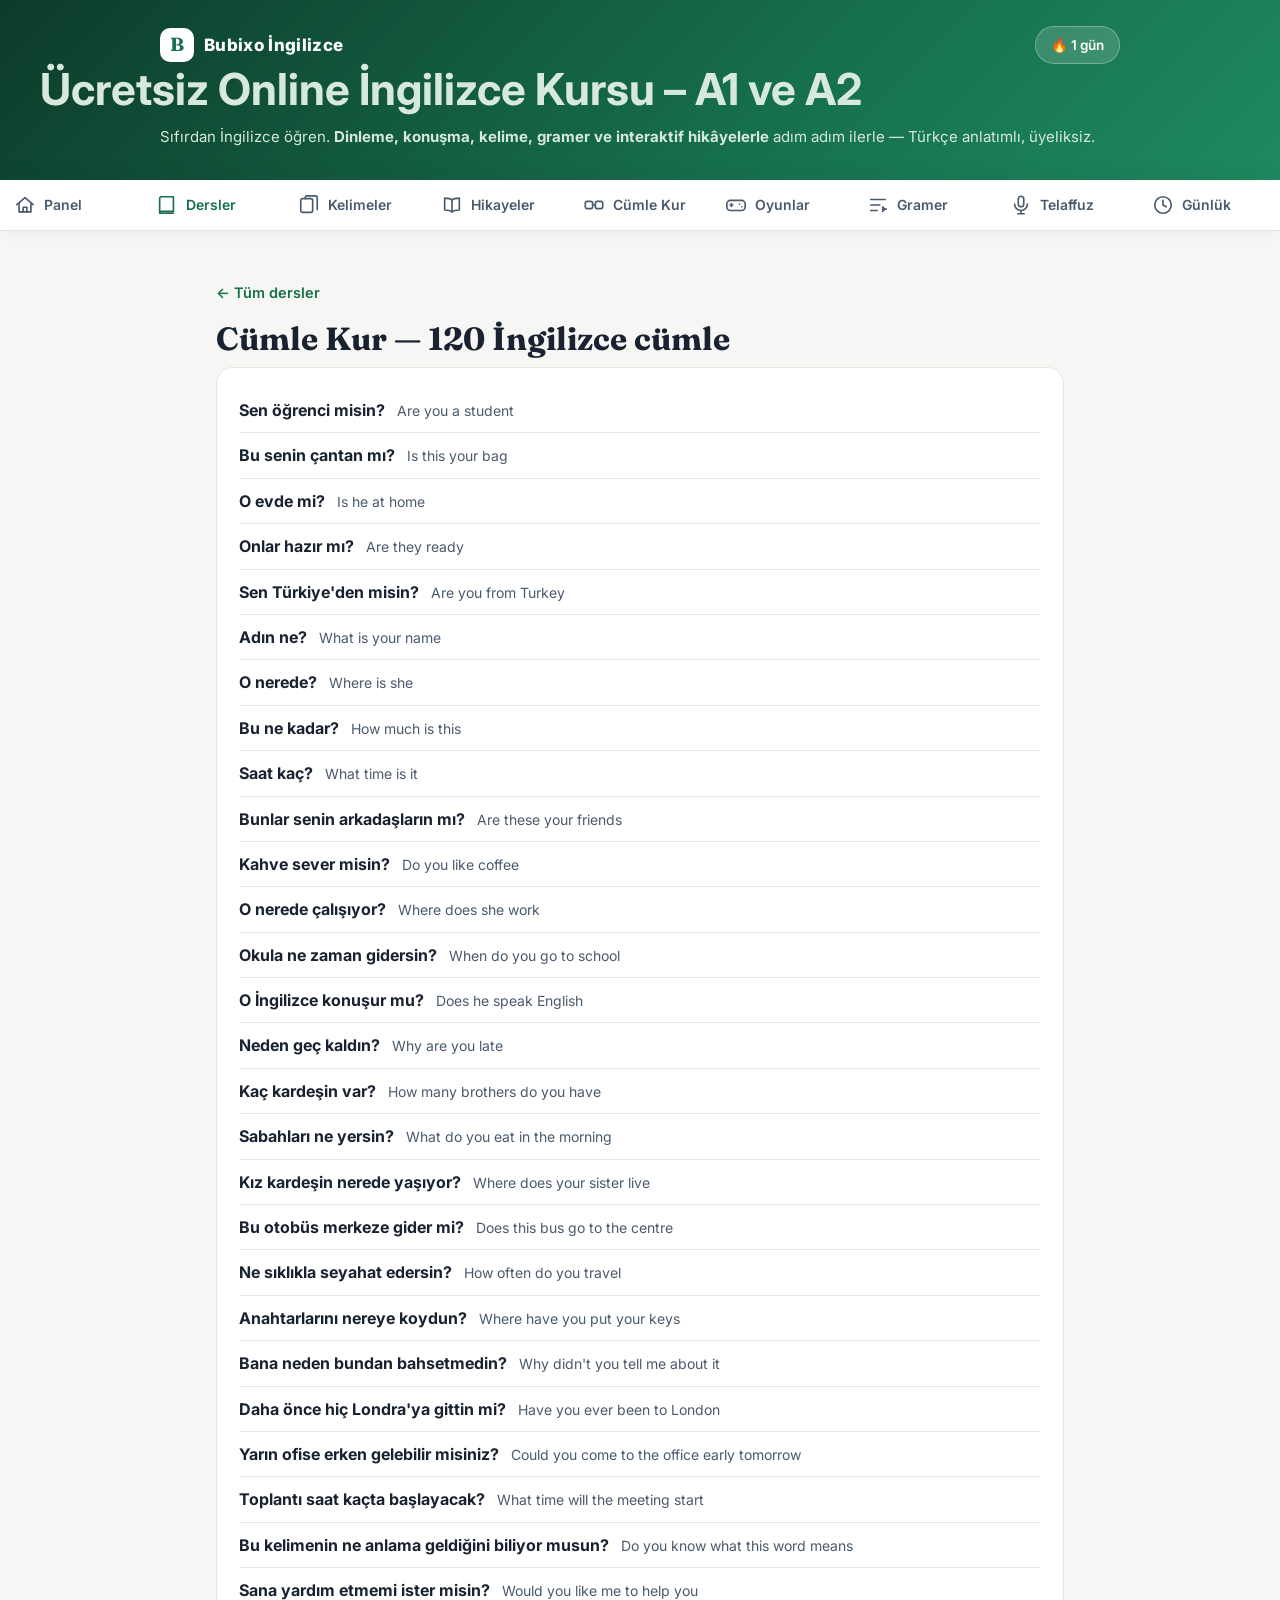
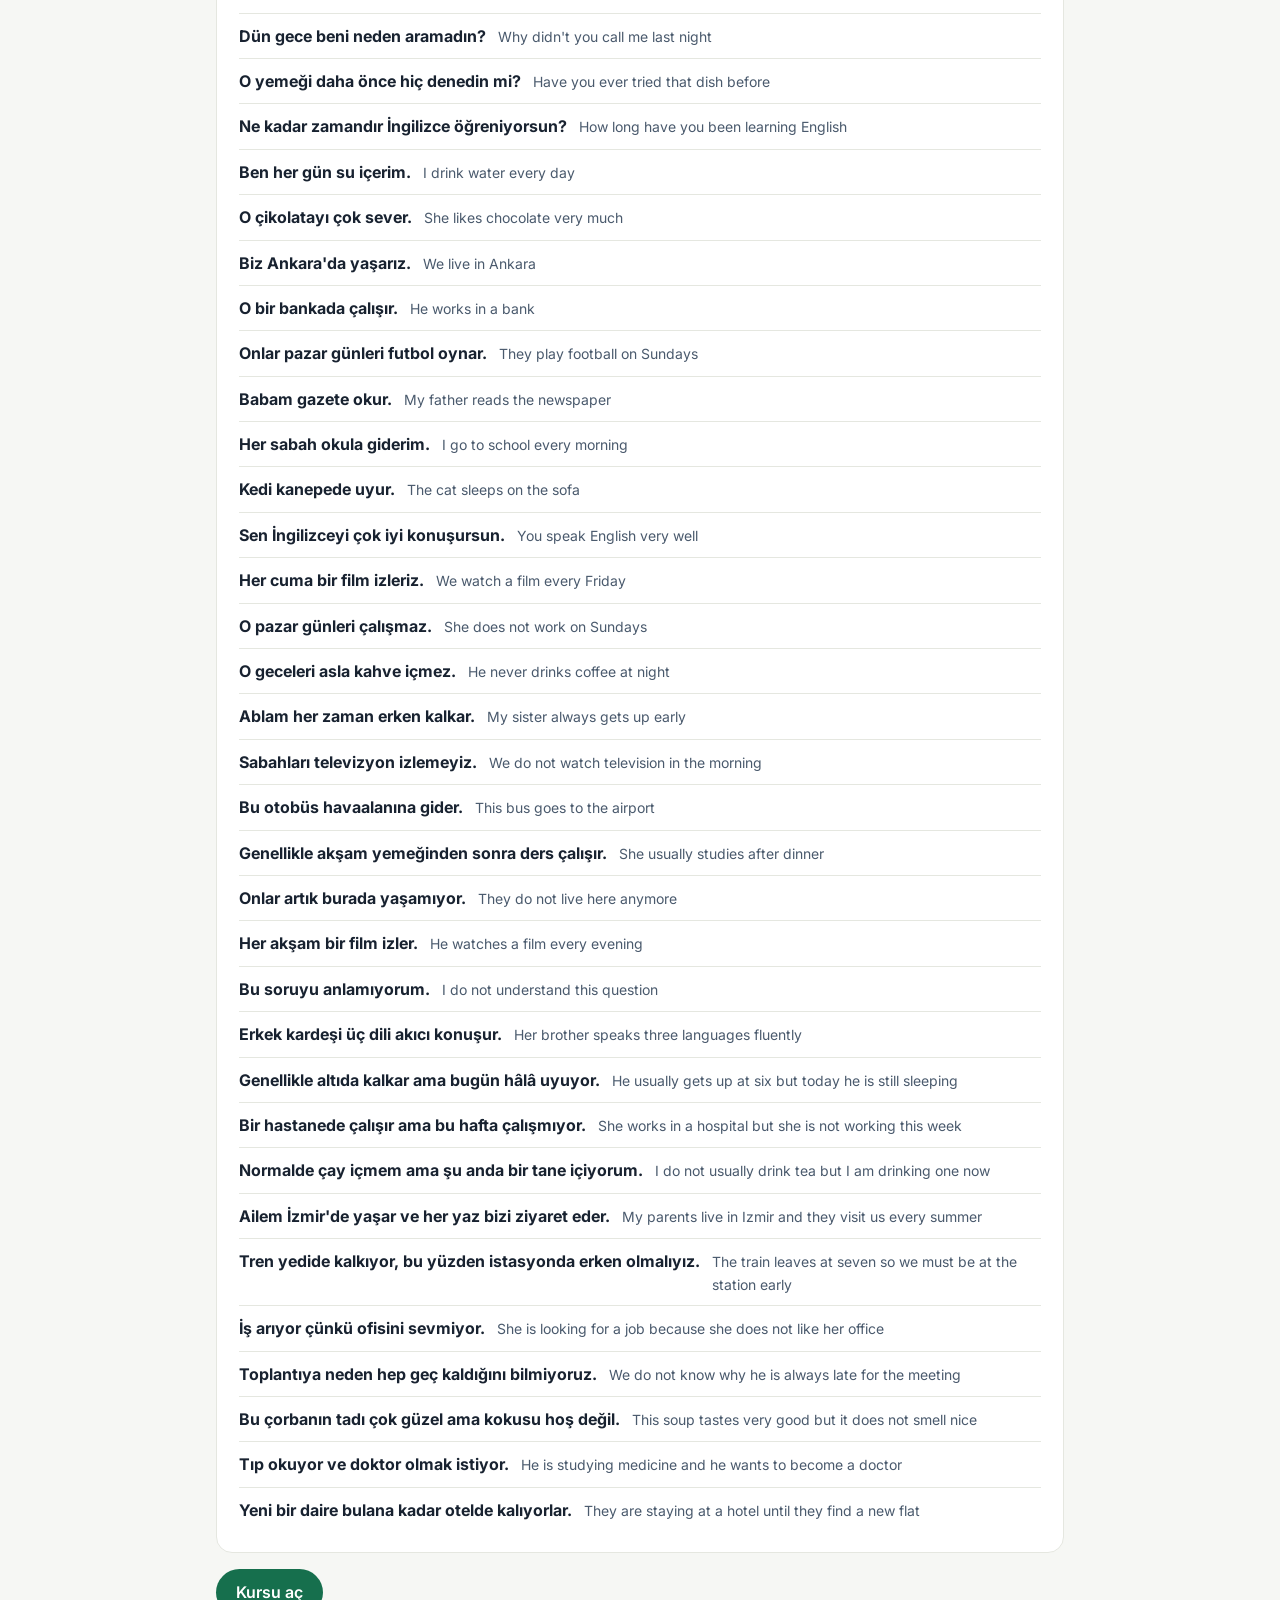
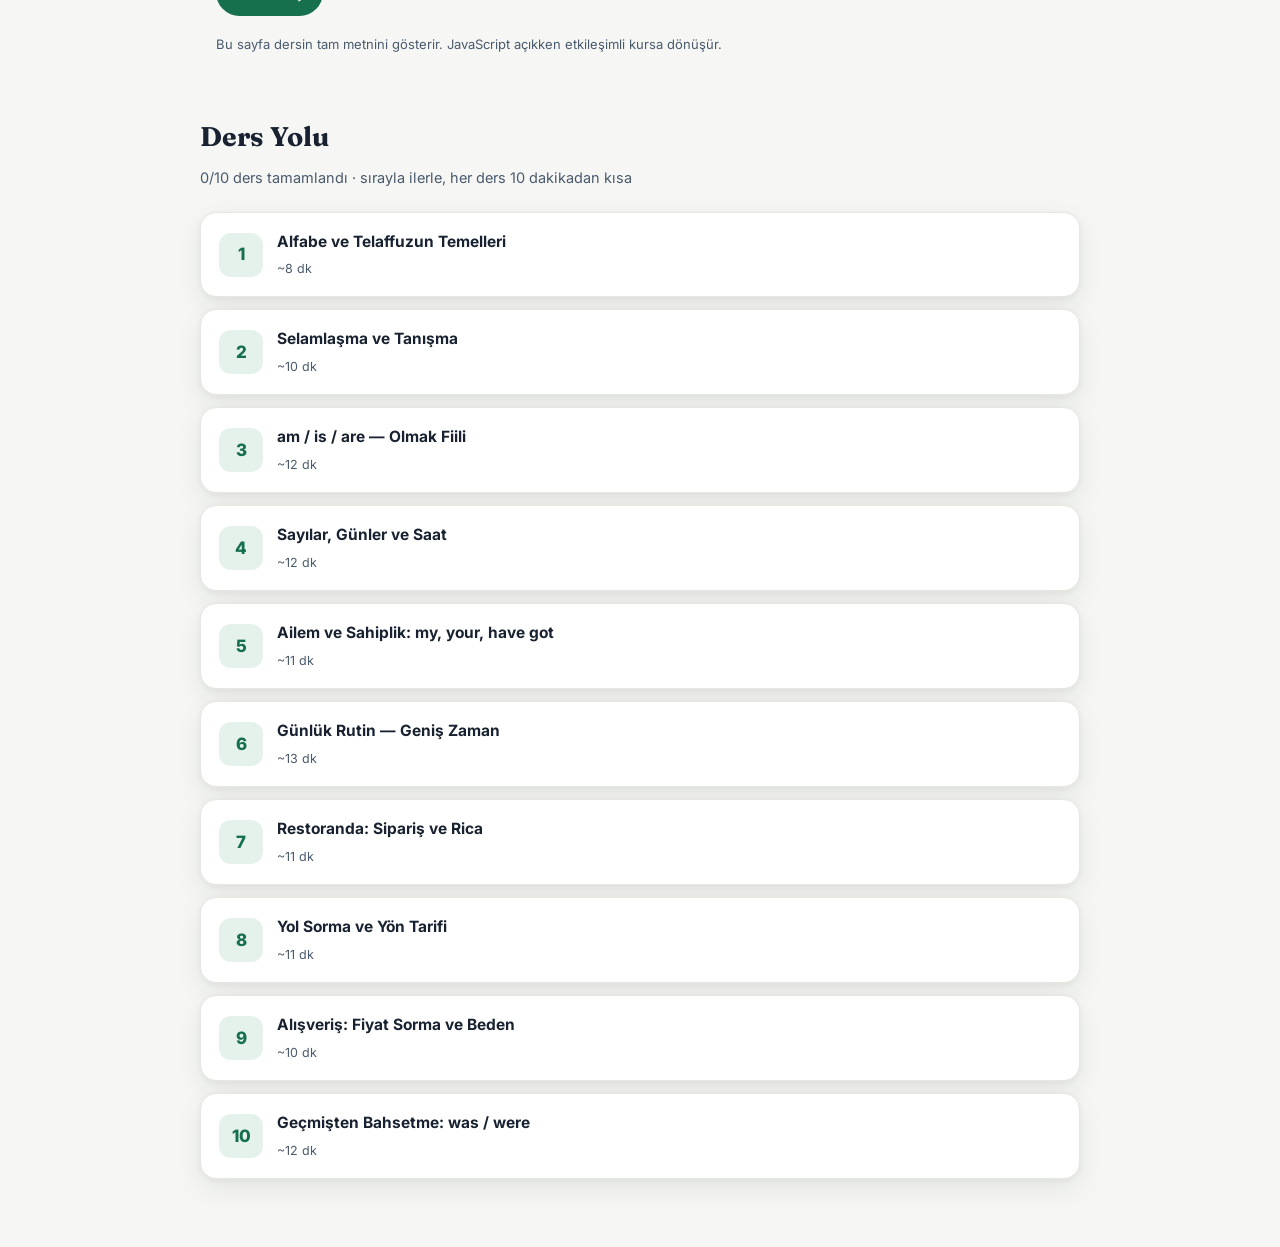
==== commit c98075fd: "Revert "feat: complete UI/UX overhaul to Voltagent design system, responsive app shell, iconsax icon" ====
--- a/cumle-kur/index.html
+++ b/cumle-kur/index.html
@@ -1,195 +1,325 @@
 <!doctype html>
-<html lang="tr">
+<html lang="tr" dir="ltr">
+
 <head>
-<meta charset="utf-8">
-<meta name="viewport" content="width=device-width, initial-scale=1">
-<title>Cümle Laboratuvarı // 120 Pratik | English Learner</title>
-<link rel="manifest" href="../manifest.json">
-<meta name="theme-color" content="#101010">
-<link rel="apple-touch-icon" href="../apple-touch-icon.png">
-<link rel="icon" href="../icon-192.png" sizes="192x192" type="image/png">
-<link rel="preconnect" href="https://fonts.googleapis.com">
-<link rel="preconnect" href="https://fonts.gstatic.com" crossorigin>
-<link href="https://fonts.googleapis.com/css2?family=Inter:wght@400;500;600;700&display=swap" rel="stylesheet">
-<link rel="stylesheet" href="../kurs.css">
-<link rel="stylesheet" href="../yol.css">
+  <meta charset="utf-8">
+  <meta name="viewport" content="width=device-width, initial-scale=1">
+  <title>Cümle Kur — 120 İngilizce cümle — Bubixo</title>
+  <meta name="description"
+    content="Türkçe cümleye bak, İngilizce kelimeleri doğru sıraya diz: soru, geniş, geçmiş ve gelecek zamanda 120 sesli cümle kurma alıştırması. Ücretsiz.">
+  <link rel="canonical" href="https://www.bubixo.com/ingilizce/cumle-kur/">
+  <meta name="robots" content="index,follow,max-image-preview:large,max-snippet:-1">
+  <link rel="alternate" hreflang="tr" href="https://www.bubixo.com/ingilizce/cumle-kur/">
+  <link rel="alternate" hreflang="x-default" href="https://www.bubixo.com/ingilizce/cumle-kur/">
+  <link rel="preconnect" href="https://fonts.googleapis.com">
+  <link rel="preconnect" href="https://fonts.gstatic.com" crossorigin>
+  <link
+    href="https://fonts.googleapis.com/css2?family=Inter:wght@400;500;600;700;800&family=Fraunces:opsz,wght@9..144,600;9..144,700&display=swap"
+    rel="stylesheet">
+  <link rel="stylesheet" href="../kurs.css">
+  <link rel="stylesheet" href="../yol.css">
+  <link rel="manifest" href="../manifest.json">
+  <meta name="theme-color" content="#166f4d">
+  <link rel="apple-touch-icon" href="../apple-touch-icon.png">
+  <link rel="icon" href="../icon-192.png" sizes="192x192" type="image/png">
+  <meta property="og:type" content="article">
+  <meta property="og:site_name" content="Bubixo">
+  <meta property="og:locale" content="tr">
+  <meta property="og:url" content="https://www.bubixo.com/ingilizce/cumle-kur/">
+  <meta property="og:title" content="Cümle Kur — 120 İngilizce cümle — Bubixo">
+  <meta property="og:description"
+    content="Türkçe cümleye bak, İngilizce kelimeleri doğru sıraya diz: soru, geniş, geçmiş ve gelecek zamanda 120 sesli cümle kurma alıştırması. Ücretsiz.">
+  <style>
+    .top .top-h {
+      font-family: var(--arserif, inherit);
+      font-size: clamp(26px, 5.2vw, 44px);
+      line-height: 1.15;
+      font-weight: 700;
+      margin: 0 0 10px
+    }
+
+    .sp {
+      max-width: var(--maxw, 900px);
+      margin: 0 auto;
+      padding: 22px 16px 60px
+    }
+
+    .sp-gez {
+      margin-bottom: 14px
+    }
+
+    .sp-gez a {
+      color: var(--green);
+      font-weight: 600;
+      text-decoration: none;
+      font-size: 14.5px
+    }
+
+    .sp h1 {
+      font-size: clamp(23px, 4.6vw, 32px);
+      line-height: 1.25;
+      margin: 6px 0 8px
+    }
+
+    .sp-ust {
+      color: var(--soft);
+      font-size: 14px;
+      margin-bottom: 18px
+    }
+
+    .sp-govde {
+      background: var(--card);
+      border: 1px solid var(--line);
+      border-radius: var(--r);
+      padding: 20px 22px
+    }
+
+    .sp-govde p {
+      margin: 0 0 12px
+    }
+
+    .sp-satir {
+      display: flex;
+      gap: 12px;
+      padding: 9px 0;
+      border-top: 1px solid var(--line);
+      align-items: baseline
+    }
+
+    .sp-satir:first-child {
+      border-top: 0
+    }
+
+    .sp-satir b {
+      font-family: var(--lt);
+      direction: ltr;
+      unicode-bidi: isolate;
+      min-width: 0;
+      flex: 0 0 auto
+    }
+
+    .sp-satir i {
+      font-style: normal;
+      color: var(--soft);
+      font-size: 14px
+    }
+
+    .sp-alt {
+      display: flex;
+      justify-content: space-between;
+      gap: 14px;
+      margin-top: 22px;
+      flex-wrap: wrap
+    }
+
+    .sp-alt a {
+      color: var(--green);
+      text-decoration: none;
+      font-size: 14.5px;
+      max-width: 48%
+    }
+
+    .sp-not {
+      font-size: 13px;
+      color: var(--soft);
+      margin-top: 18px
+    }
+
+    .sp-ac {
+      display: inline-block;
+      margin-top: 16px;
+      background: var(--green);
+      color: #fff;
+      border-radius: 999px;
+      padding: 10px 20px;
+      text-decoration: none;
+      font-weight: 600
+    }
+  </style>
 </head>
+
 <body>
-
-<div class="app-shell">
-
-  <!-- ================= DESKTOP SIDEBAR ================= -->
-  <aside class="app-sidebar">
-    <div class="sidebar-brand">
-      <div class="logo-glyph">
-        <svg viewBox="0 0 24 24" width="20" height="20" fill="none" stroke="currentColor" stroke-width="1.8" stroke-linecap="round" stroke-linejoin="round"><path d="M13 2L3 14h9l-1 8 10-12h-9l1-8z"/></svg>
+  <header class="top">
+    <div class="top-row">
+      <div class="brand"><span class="logo">B</span> Bubixo İngilizce</div>
+      <div class="streak" id="streak">🔥 0 gün</div>
+    </div>
+    <p class="top-h">Ücretsiz Online İngilizce Kursu – A1 ve A2</p>
+    <p>Sıfırdan İngilizce öğren. <b>Dinleme, konuşma, kelime, gramer ve interaktif hikâyelerle</b> adım adım ilerle —
+      Türkçe anlatımlı, üyeliksiz.</p>
+  </header>
+  <nav class="nav" id="nav">
+    <button data-v="dersler" class="on"><svg viewBox="0 0 24 24">
+        <path d="M4 19V5a2 2 0 0 1 2-2h13v16H6a2 2 0 0 0-2 2zm0 0a2 2 0 0 0 2 2h13" />
+      </svg>Dersler</button>
+    <button data-v="kelime"><svg viewBox="0 0 24 24">
+        <rect x="3" y="5" width="13" height="15" rx="2" />
+        <path d="M8 5V3.5A1.5 1.5 0 0 1 9.5 2H19a2 2 0 0 1 2 2v13" />
+      </svg>Kelimeler</button>
+    <button data-v="hikaye"><svg viewBox="0 0 24 24">
+        <path d="M12 6.5C10.5 5 8 4.5 4 4.5v13c4 0 6.5.5 8 2 1.5-1.5 4-2 8-2v-13c-4 0-6.5.5-8 2z" />
+        <path d="M12 6.5v13" />
+      </svg>Hikayeler</button>
+    <button data-v="kur"><svg viewBox="0 0 24 24">
+        <rect x="2.5" y="8" width="8" height="8" rx="2" />
+        <rect x="13.5" y="8" width="8" height="8" rx="2" />
+        <path d="M10.5 12h3" />
+      </svg>Cümle Kur</button>
+    <button data-v="oyun"><svg viewBox="0 0 24 24">
+        <rect x="2" y="7" width="20" height="11" rx="4" />
+        <path d="M7 10.5v3M5.5 12h3M15.8 11h.01M18.3 14h.01" />
+      </svg>Oyunlar</button>
+    <button data-v="gramer"><svg viewBox="0 0 24 24">
+        <path d="M4 6h16M4 12h10M4 18h7" />
+        <path d="M17 14l2.5 2.5L17 19M21 16.5h-4" />
+      </svg>Gramer</button>
+    <button data-v="telaffuz"><svg viewBox="0 0 24 24">
+        <rect x="9" y="2.5" width="6" height="11.5" rx="3" />
+        <path d="M5 11a7 7 0 0 0 14 0M12 18v3.5M8.5 21.5h7" />
+      </svg>Telaffuz</button>
+    <button data-v="gunluk"><svg viewBox="0 0 24 24">
+        <circle cx="12" cy="12" r="9" />
+        <path d="M12 7v5l3.5 2" />
+      </svg>Günlük</button>
+  </nav>
+  <main class="wrap">
+    <div class="sp" id="sp-statik">
+      <nav class="sp-gez" aria-label="← Tüm dersler"><a href="../">← Tüm dersler</a></nav>
+      <h1>Cümle Kur — 120 İngilizce cümle</h1>
+      <div class="sp-govde">
+        <div class="sp-satir"><b>Sen öğrenci misin?</b><i>Are you a student</i></div>
+        <div class="sp-satir"><b>Bu senin çantan mı?</b><i>Is this your bag</i></div>
+        <div class="sp-satir"><b>O evde mi?</b><i>Is he at home</i></div>
+        <div class="sp-satir"><b>Onlar hazır mı?</b><i>Are they ready</i></div>
+        <div class="sp-satir"><b>Sen Türkiye&#39;den misin?</b><i>Are you from Turkey</i></div>
+        <div class="sp-satir"><b>Adın ne?</b><i>What is your name</i></div>
+        <div class="sp-satir"><b>O nerede?</b><i>Where is she</i></div>
+        <div class="sp-satir"><b>Bu ne kadar?</b><i>How much is this</i></div>
+        <div class="sp-satir"><b>Saat kaç?</b><i>What time is it</i></div>
+        <div class="sp-satir"><b>Bunlar senin arkadaşların mı?</b><i>Are these your friends</i></div>
+        <div class="sp-satir"><b>Kahve sever misin?</b><i>Do you like coffee</i></div>
+        <div class="sp-satir"><b>O nerede çalışıyor?</b><i>Where does she work</i></div>
+        <div class="sp-satir"><b>Okula ne zaman gidersin?</b><i>When do you go to school</i></div>
+        <div class="sp-satir"><b>O İngilizce konuşur mu?</b><i>Does he speak English</i></div>
+        <div class="sp-satir"><b>Neden geç kaldın?</b><i>Why are you late</i></div>
+        <div class="sp-satir"><b>Kaç kardeşin var?</b><i>How many brothers do you have</i></div>
+        <div class="sp-satir"><b>Sabahları ne yersin?</b><i>What do you eat in the morning</i></div>
+        <div class="sp-satir"><b>Kız kardeşin nerede yaşıyor?</b><i>Where does your sister live</i></div>
+        <div class="sp-satir"><b>Bu otobüs merkeze gider mi?</b><i>Does this bus go to the centre</i></div>
+        <div class="sp-satir"><b>Ne sıklıkla seyahat edersin?</b><i>How often do you travel</i></div>
+        <div class="sp-satir"><b>Anahtarlarını nereye koydun?</b><i>Where have you put your keys</i></div>
+        <div class="sp-satir"><b>Bana neden bundan bahsetmedin?</b><i>Why didn&#39;t you tell me about it</i></div>
+        <div class="sp-satir"><b>Daha önce hiç Londra&#39;ya gittin mi?</b><i>Have you ever been to London</i></div>
+        <div class="sp-satir"><b>Yarın ofise erken gelebilir misiniz?</b><i>Could you come to the office early
+            tomorrow</i></div>
+        <div class="sp-satir"><b>Toplantı saat kaçta başlayacak?</b><i>What time will the meeting start</i></div>
+        <div class="sp-satir"><b>Bu kelimenin ne anlama geldiğini biliyor musun?</b><i>Do you know what this word
+            means</i></div>
+        <div class="sp-satir"><b>Sana yardım etmemi ister misin?</b><i>Would you like me to help you</i></div>
+        <div class="sp-satir"><b>Dün gece beni neden aramadın?</b><i>Why didn&#39;t you call me last night</i></div>
+        <div class="sp-satir"><b>O yemeği daha önce hiç denedin mi?</b><i>Have you ever tried that dish before</i></div>
+        <div class="sp-satir"><b>Ne kadar zamandır İngilizce öğreniyorsun?</b><i>How long have you been learning
+            English</i></div>
+        <div class="sp-satir"><b>Ben her gün su içerim.</b><i>I drink water every day</i></div>
+        <div class="sp-satir"><b>O çikolatayı çok sever.</b><i>She likes chocolate very much</i></div>
+        <div class="sp-satir"><b>Biz Ankara&#39;da yaşarız.</b><i>We live in Ankara</i></div>
+        <div class="sp-satir"><b>O bir bankada çalışır.</b><i>He works in a bank</i></div>
+        <div class="sp-satir"><b>Onlar pazar günleri futbol oynar.</b><i>They play football on Sundays</i></div>
+        <div class="sp-satir"><b>Babam gazete okur.</b><i>My father reads the newspaper</i></div>
+        <div class="sp-satir"><b>Her sabah okula giderim.</b><i>I go to school every morning</i></div>
+        <div class="sp-satir"><b>Kedi kanepede uyur.</b><i>The cat sleeps on the sofa</i></div>
+        <div class="sp-satir"><b>Sen İngilizceyi çok iyi konuşursun.</b><i>You speak English very well</i></div>
+        <div class="sp-satir"><b>Her cuma bir film izleriz.</b><i>We watch a film every Friday</i></div>
+        <div class="sp-satir"><b>O pazar günleri çalışmaz.</b><i>She does not work on Sundays</i></div>
+        <div class="sp-satir"><b>O geceleri asla kahve içmez.</b><i>He never drinks coffee at night</i></div>
+        <div class="sp-satir"><b>Ablam her zaman erken kalkar.</b><i>My sister always gets up early</i></div>
+        <div class="sp-satir"><b>Sabahları televizyon izlemeyiz.</b><i>We do not watch television in the morning</i>
+        </div>
+        <div class="sp-satir"><b>Bu otobüs havaalanına gider.</b><i>This bus goes to the airport</i></div>
+        <div class="sp-satir"><b>Genellikle akşam yemeğinden sonra ders çalışır.</b><i>She usually studies after
+            dinner</i></div>
+        <div class="sp-satir"><b>Onlar artık burada yaşamıyor.</b><i>They do not live here anymore</i></div>
+        <div class="sp-satir"><b>Her akşam bir film izler.</b><i>He watches a film every evening</i></div>
+        <div class="sp-satir"><b>Bu soruyu anlamıyorum.</b><i>I do not understand this question</i></div>
+        <div class="sp-satir"><b>Erkek kardeşi üç dili akıcı konuşur.</b><i>Her brother speaks three languages
+            fluently</i></div>
+        <div class="sp-satir"><b>Genellikle altıda kalkar ama bugün hâlâ uyuyor.</b><i>He usually gets up at six but
+            today he is still sleeping</i></div>
+        <div class="sp-satir"><b>Bir hastanede çalışır ama bu hafta çalışmıyor.</b><i>She works in a hospital but she is
+            not working this week</i></div>
+        <div class="sp-satir"><b>Normalde çay içmem ama şu anda bir tane içiyorum.</b><i>I do not usually drink tea but
+            I am drinking one now</i></div>
+        <div class="sp-satir"><b>Ailem İzmir&#39;de yaşar ve her yaz bizi ziyaret eder.</b><i>My parents live in Izmir
+            and they visit us every summer</i></div>
+        <div class="sp-satir"><b>Tren yedide kalkıyor, bu yüzden istasyonda erken olmalıyız.</b><i>The train leaves at
+            seven so we must be at the station early</i></div>
+        <div class="sp-satir"><b>İş arıyor çünkü ofisini sevmiyor.</b><i>She is looking for a job because she does not
+            like her office</i></div>
+        <div class="sp-satir"><b>Toplantıya neden hep geç kaldığını bilmiyoruz.</b><i>We do not know why he is always
+            late for the meeting</i></div>
+        <div class="sp-satir"><b>Bu çorbanın tadı çok güzel ama kokusu hoş değil.</b><i>This soup tastes very good but
+            it does not smell nice</i></div>
+        <div class="sp-satir"><b>Tıp okuyor ve doktor olmak istiyor.</b><i>He is studying medicine and he wants to
+            become a doctor</i></div>
+        <div class="sp-satir"><b>Yeni bir daire bulana kadar otelde kalıyorlar.</b><i>They are staying at a hotel until
+            they find a new flat</i></div>
       </div>
-      <div>
-        <div class="brand-title">VOLTAGENT</div>
-        <div class="brand-badge">ENGLISH // A1–A2</div>
-      </div>
+      <a class="sp-ac" href="../">Kursu aç</a>
+      <p class="sp-not">Bu sayfa dersin tam metnini gösterir. JavaScript açıkken etkileşimli kursa dönüşür.</p>
     </div>
 
-    <div class="sidebar-section-title">CORE PLATFORM</div>
-    <nav class="sidebar-nav">
-      <button data-v="yol">
-        <svg viewBox="0 0 24 24"><rect x="3" y="3" width="7" height="7" rx="2"/><rect x="14" y="3" width="7" height="7" rx="2"/><rect x="14" y="14" width="7" height="7" rx="2"/><rect x="3" y="14" width="7" height="7" rx="2"/></svg>
-        <span>Panel & Yol</span>
-      </button>
-      <button data-v="dersler">
-        <svg viewBox="0 0 24 24"><path d="M4 19.5A2.5 2.5 0 0 1 6.5 17H20"/><path d="M6.5 2H20v20H6.5A2.5 2.5 0 0 1 4 19.5v-15A2.5 2.5 0 0 1 6.5 2z"/></svg>
-        <span>Dersler (10 Modül)</span>
-      </button>
-      <button data-v="kelime">
-        <svg viewBox="0 0 24 24"><rect x="3" y="4" width="18" height="16" rx="3"/><path d="M7 8h10M7 12h6M7 16h8"/></svg>
-        <span>3000 Kelime</span>
-      </button>
-      <button data-v="hikaye">
-        <svg viewBox="0 0 24 24"><path d="M12 6.253v13m0-13C10.832 5.477 9.246 5 7.5 5S4.168 5.477 3 6.253v13C4.168 18.477 5.754 18 7.5 18s3.332.477 4.5 1.253m0-13C13.168 5.477 14.754 5 16.5 5c1.747 0 3.332.477 4.5 1.253v13C19.832 18.477 18.247 18 16.5 18c-1.746 0-3.332.477-4.5 1.253"/></svg>
-        <span>12 Sesli Hikaye</span>
-      </button>
-      <button data-v="kur">
-        <svg viewBox="0 0 24 24"><rect x="3" y="6" width="7" height="6" rx="2"/><rect x="14" y="6" width="7" height="6" rx="2"/><rect x="3.5" y="15" width="17" height="5" rx="2"/></svg>
-        <span>Cümle Laboratuvarı</span>
-      </button>
-      <button data-v="oyun">
-        <svg viewBox="0 0 24 24"><rect x="2" y="6" width="20" height="12" rx="4"/><path d="M6 12h4M8 10v4M15 11h.01M17 13h.01"/></svg>
-        <span>Kelime Oyunları</span>
-      </button>
-      <button data-v="gramer">
-        <svg viewBox="0 0 24 24"><path d="M3 7h18M3 12h12M3 17h8"/><circle cx="18" cy="15" r="3"/><path d="M21 18l2 2"/></svg>
-        <span>Gramer Formülleri</span>
-      </button>
-      <button data-v="telaffuz">
-        <svg viewBox="0 0 24 24"><path d="M12 2a3 3 0 0 0-3 3v6a3 3 0 0 0 6 0V5a3 3 0 0 0-3-3z"/><path d="M19 10v2a7 7 0 0 1-14 0v-2M12 19v3M8 22h8"/></svg>
-        <span>Telaffuz Odası</span>
-      </button>
-      <button data-v="gunluk">
-        <svg viewBox="0 0 24 24"><circle cx="12" cy="12" r="9"/><path d="M12 7v5l3 2"/></svg>
-        <span>Günün Cümlesi</span>
-      </button>
-    </nav>
-
-    <div class="sidebar-footer">
-      <div class="sidebar-streak-card">
-        <span style="font-size:12px;color:var(--mute)">GÜNLÜK SERİ</span>
-        <span class="streak-val" id="streak-desktop">
-          <svg class="vg-icon-flash" viewBox="0 0 24 24" fill="none" stroke="currentColor" stroke-width="1.8"><path d="M13 2L3 14h9l-1 8 10-12h-9l1-8z"/></svg>
-          <span>0 GÜN</span>
-        </span>
-      </div>
-    </div>
-  </aside>
-
-  <!-- ================= WORKSPACE MAIN ================= -->
-  <div class="app-main">
-
-    <!-- Desktop Topbar -->
-    <header class="app-topbar">
-      <div class="topbar-breadcrumb">
-        <span>ENGLISH SYSTEM</span>
-        <span style="color:var(--hairline)">/</span>
-        <span class="active-crumb">CUMLE-KUR</span>
-      </div>
-      <div class="topbar-actions">
-        <div class="streak" id="streak">
-          <svg class="vg-icon-flash" viewBox="0 0 24 24" fill="none" stroke="currentColor" stroke-width="1.8"><path d="M13 2L3 14h9l-1 8 10-12h-9l1-8z"/></svg>
-          <span>0 GÜN</span>
-        </div>
-      </div>
-    </header>
-
-    <!-- Mobile Top Header -->
-    <header class="mobile-header">
-      <div class="brand">
-        <div class="logo-glyph">
-          <svg viewBox="0 0 24 24" width="18" height="18" fill="none" stroke="currentColor" stroke-width="1.8" stroke-linecap="round" stroke-linejoin="round"><path d="M13 2L3 14h9l-1 8 10-12h-9l1-8z"/></svg>
-        </div>
-        <span>ENGLISH // CORE</span>
-      </div>
-      <div class="streak" id="streak-mobile">
-        <svg class="vg-icon-flash" viewBox="0 0 24 24" fill="none" stroke="currentColor" stroke-width="1.8"><path d="M13 2L3 14h9l-1 8 10-12h-9l1-8z"/></svg>
-        <span>0 GÜN</span>
-      </div>
-    </header>
-
-    <!-- Mobile Bottom Tab Navigation -->
-    <nav class="nav" id="nav">
-      <button data-v="yol">
-        <svg viewBox="0 0 24 24"><rect x="3" y="3" width="7" height="7" rx="2"/><rect x="14" y="3" width="7" height="7" rx="2"/><rect x="14" y="14" width="7" height="7" rx="2"/><rect x="3" y="14" width="7" height="7" rx="2"/></svg>
-        <span>Panel</span>
-      </button>
-      <button data-v="dersler">
-        <svg viewBox="0 0 24 24"><path d="M4 19.5A2.5 2.5 0 0 1 6.5 17H20"/><path d="M6.5 2H20v20H6.5A2.5 2.5 0 0 1 4 19.5v-15A2.5 2.5 0 0 1 6.5 2z"/></svg>
-        <span>Dersler</span>
-      </button>
-      <button data-v="kelime">
-        <svg viewBox="0 0 24 24"><rect x="3" y="4" width="18" height="16" rx="3"/><path d="M7 8h10M7 12h6M7 16h8"/></svg>
-        <span>Kelimeler</span>
-      </button>
-      <button data-v="hikaye">
-        <svg viewBox="0 0 24 24"><path d="M12 6.253v13m0-13C10.832 5.477 9.246 5 7.5 5S4.168 5.477 3 6.253v13C4.168 18.477 5.754 18 7.5 18s3.332.477 4.5 1.253m0-13C13.168 5.477 14.754 5 16.5 5c1.747 0 3.332.477 4.5 1.253v13C19.832 18.477 18.247 18 16.5 18c-1.746 0-3.332.477-4.5 1.253"/></svg>
-        <span>Hikaye</span>
-      </button>
-      <button data-v="kur">
-        <svg viewBox="0 0 24 24"><rect x="3" y="6" width="7" height="6" rx="2"/><rect x="14" y="6" width="7" height="6" rx="2"/><rect x="3.5" y="15" width="17" height="5" rx="2"/></svg>
-        <span>Cümle</span>
-      </button>
-      <button data-v="oyun">
-        <svg viewBox="0 0 24 24"><rect x="2" y="6" width="20" height="12" rx="4"/><path d="M6 12h4M8 10v4M15 11h.01M17 13h.01"/></svg>
-        <span>Oyunlar</span>
-      </button>
-      <button data-v="gramer">
-        <svg viewBox="0 0 24 24"><path d="M3 7h18M3 12h12M3 17h8"/><circle cx="18" cy="15" r="3"/><path d="M21 18l2 2"/></svg>
-        <span>Gramer</span>
-      </button>
-      <button data-v="telaffuz">
-        <svg viewBox="0 0 24 24"><path d="M12 2a3 3 0 0 0-3 3v6a3 3 0 0 0 6 0V5a3 3 0 0 0-3-3z"/><path d="M19 10v2a7 7 0 0 1-14 0v-2M12 19v3M8 22h8"/></svg>
-        <span>Telaffuz</span>
-      </button>
-      <button data-v="gunluk">
-        <svg viewBox="0 0 24 24"><circle cx="12" cy="12" r="9"/><path d="M12 7v5l3 2"/></svg>
-        <span>Günlük</span>
-      </button>
-    </nav>
-
-    <!-- Main Views Area -->
-    <main class="wrap">
-      <section class="view on" id="v-dersler"></section>
-      <section class="view" id="v-kelime"></section>
-      <section class="view" id="v-gramer"></section>
-      <section class="view" id="v-telaffuz"></section>
-      <section class="view" id="v-gunluk"></section>
-      <section class="view" id="v-hikaye"></section>
-      <section class="view" id="v-kur"></section>
-      <section class="view" id="v-oyun"></section>
-    </main>
-
-  </div>
-</div>
-
-<script src="../data.js"></script>
-<script src="../data2.js"></script>
-<script src="../data5.js"></script>
-<script src="../data6.js"></script>
-<script src="../data7.js"></script>
-<script src="../app.js"></script>
-<script src="../ceviri.js"></script>
-<script>
-window.BX_ACILIS = {"v":"kur"};
-window.BX_KURS = "en";
-window.BX_SES_DIL = "en";
-</script>
-<script src="../ses.js"></script>
-<script src="../stat.js"></script>
-<script src="../yol.js"></script>
-<script>
-window.BX_PWA_SURUM = "2";
-window.BX_VARLIK_KOK = "../";
-window.BX_STORE_KEY = "bx-eng";
-window.BX_KABUK = ["app.js", "ceviri.js", "stat.js", "ses.js", "data.js", "data2.js", "data5.js", "data6.js", "data7.js", "yol.js", "yol.css"];
-</script>
-<script src="../pwa.js"></script>
-
+    <section class="view on" id="v-dersler"></section>
+    <section class="view" id="v-kelime"></section>
+    <section class="view" id="v-gramer"></section>
+    <section class="view" id="v-telaffuz"></section>
+    <section class="view" id="v-gunluk"></section>
+    <section class="view" id="v-hikaye"></section>
+    <section class="view" id="v-kur"></section>
+    <section class="view" id="v-oyun"></section>
+
+  </main>
+  <script>window.BX_ACILIS = { "v": "kur" }; window.BX_KURS_YOL = "/ingilizce/"; window.BX_SEKME_YOL = { "kelime": "kelimeler/", "kur": "cumle-kur/", "oyun": "oyunlar/", "telaffuz": "telaffuz/", "gunluk": "her-gun/" };</script>
+  <script src="../data.js"></script>
+  <script src="../data2.js"></script>
+  <script src="../data5.js"></script>
+  <script src="../data6.js"></script>
+  <script src="../data7.js"></script>
+  <script src="../app.js"></script>
+  <script src="../ceviri.js"></script>
+  <script>window.BX_KURS = "en"; window.BX_SES_DIL = "en";</script>
+  <script src="../ses.js"></script>
+  <script src="../stat.js"></script>
+  <script src="../yol.js"></script>
+  <script>
+    window.BX_PWA_SURUM = "2";
+    window.BX_VARLIK_KOK = "../";
+    window.BX_STORE_KEY = "bx-eng";
+    window.BX_KABUK = ["app.js", "ceviri.js", "stat.js", "ses.js", "data.js", "data2.js", "data5.js", "data6.js", "data7.js", "yol.js", "yol.css"];
+    window.BX_PWA_UI = {
+      "yeniSurum": "Yeni sürüm hazır",
+      "yenile": "Yenile",
+      "cevrimdisi": "Çevrimdışısın — dersler çalışmaya devam ediyor.",
+      "kur": "«İngilizce»yi ana ekrana ekle",
+      "kurEt": "Ekle",
+      "iosBaslik": "Ana ekrana ekle",
+      "ios": "Alttaki «Paylaş» düğmesine, sonra «Ana Ekrana Ekle»ye dokun.",
+      "sesBaslik": "Hikayeleri çevrimdışı dinle",
+      "sesAlt": "Tüm hikayelerin sesini indir",
+      "sesIndir": "İndir",
+      "sesIniyor": "İndiriliyor…",
+      "sesHazir": "Tüm hikayeler çevrimdışı hazır",
+      "sesKismi": "/",
+      "sesHata": "Tamamı inmedi — birazdan yeniden dene."
+    };
+  </script>
+  <script src="../pwa.js"></script>
+  <script
+    type="application/ld+json">{"@context":"https://schema.org","@graph":[{"@type":"Course","@id":"https://www.bubixo.com/ingilizce/#course","name":"Ücretsiz İngilizce Kursu — Sıfırdan A1–A2","description":"Türkçe anlatımlı, tamamen ücretsiz İngilizce kursu: 10 ders, 6 gramer konusu, 3000 kelimelik sesli sözlük, telaffuz pratiği ve cümle kurma oyunları. Üyelik ve ödeme yok.","url":"https://www.bubixo.com/ingilizce/","image":"../assets/ingilizce-kapak-v2.jpg","inLanguage":"tr","teaches":["İngilizce","İngilizce kelime bilgisi","İngilizce gramer","İngilizce telaffuz"],"educationalLevel":"Başlangıç (A1–A2)","isAccessibleForFree":true,"isFamilyFriendly":true,"learningResourceType":["Ders","Alıştırma","Sözlük","Oyun"],"courseCode":"BX-EN-A1A2","timeRequired":"PT110M","provider":{"@type":"Organization","name":"Bubixo","url":"https://www.bubixo.com/"},"offers":{"@type":"Offer","price":"0","priceCurrency":"TRY","availability":"https://schema.org/InStock","category":"Free","url":"https://www.bubixo.com/ingilizce/"},"hasCourseInstance":{"@type":"CourseInstance","courseMode":"online","courseWorkload":"PT110M","inLanguage":"tr","location":{"@type":"VirtualLocation","url":"https://www.bubixo.com/ingilizce/"},"instructor":{"@type":"Organization","name":"Bubixo"}},"syllabusSections":[{"@type":"Syllabus","position":1,"name":"Alfabe ve Telaffuzun Temelleri","timeRequired":"PT8M"},{"@type":"Syllabus","position":2,"name":"Selamlaşma ve Tanışma","timeRequired":"PT10M"},{"@type":"Syllabus","position":3,"name":"am / is / are — Olmak Fiili","timeRequired":"PT12M"},{"@type":"Syllabus","position":4,"name":"Sayılar, Günler ve Saat","timeRequired":"PT12M"},{"@type":"Syllabus","position":5,"name":"Ailem ve Sahiplik: my, your, have got","timeRequired":"PT11M"},{"@type":"Syllabus","position":6,"name":"Günlük Rutin — Geniş Zaman","timeRequired":"PT13M"},{"@type":"Syllabus","position":7,"name":"Restoranda: Sipariş ve Rica","timeRequired":"PT11M"},{"@type":"Syllabus","position":8,"name":"Yol Sorma ve Yön Tarifi","timeRequired":"PT11M"},{"@type":"Syllabus","position":9,"name":"Alışveriş: Fiyat Sorma ve Beden","timeRequired":"PT10M"},{"@type":"Syllabus","position":10,"name":"Geçmişten Bahsetme: was / were","timeRequired":"PT12M"}]},{"@type":"FAQPage","@id":"https://www.bubixo.com/ingilizce/#faq","mainEntity":[{"@type":"Question","name":"İngilizce kursu gerçekten ücretsiz mi?","acceptedAnswer":{"@type":"Answer","text":"Evet. Kursun tamamı — 10 ders, 3000 kelimelik sesli sözlük, gramer anlatımları, oyunlar ve telaffuz pratiği — ücretsizdir. Deneme süresi, kredi kartı, gizli paket ya da \"premium\" kilidi yoktur. Sayfada reklam da göstermiyoruz."}},{"@type":"Question","name":"Üye olmam ya da e-posta vermem gerekiyor mu?","acceptedAnswer":{"@type":"Answer","text":"Hayır. Kayıt ekranı yoktur; sayfayı açtığınız anda derse başlayabilirsiniz. Sizden ad, e-posta veya telefon istemiyoruz."}},{"@type":"Question","name":"İlerlemem nerede saklanıyor?","acceptedAnswer":{"@type":"Answer","text":"İlerlemeniz sunucuda değil, kullandığınız tarayıcının kendi hafızasında (localStorage) tutulur. Bu yüzden aynı cihaz ve aynı tarayıcıyla devam ettiğinizde kaldığınız yerden ilerlersiniz; başka bir cihaza otomatik aktarılmaz. Tarayıcı verilerini temizlerseniz ilerleme de silinir."}},{"@type":"Question","name":"Kelimelerin sesi nereden geliyor?","acceptedAnswer":{"@type":"Answer","text":"Ses, tarayıcınızın kendi İngilizce seslendirme motorundan üretilir. Bu yüzden ses dosyası indirmeniz gerekmez ve telaffuz, cihazınızda kurulu İngilizce ses paketinin kalitesine göre değişir. Telaffuz pratiği bölümünde mikrofonla söylediğiniz kelimeyi tarayıcı tanımaya çalışır."}},{"@type":"Question","name":"Kurs hangi seviyeye kadar götürüyor?","acceptedAnswer":{"@type":"Answer","text":"Hedef seviye A1–A2, yani başlangıç ve temel seviyedir. Sıfırdan başlayan biri; kendini tanıtacak, saat ve fiyat soracak, yol tarifi isteyecek, restoranda sipariş verecek ve geçmişten basit cümlelerle bahsedecek düzeye gelir."}},{"@type":"Question","name":"Ne kadar sürede bitirebilirim?","acceptedAnswer":{"@type":"Answer","text":"Derslerin toplam anlatım süresi yaklaşık 110 dakikadır. Günde 10 dakika ayıran biri dersleri iki haftada bitirir; asıl zaman 3000 kelimelik sözlükte ve tekrar yaparken geçer. Acele etmeden, her gün az ve düzenli çalışmak en iyi sonucu verir."}},{"@type":"Question","name":"Telefonda çalışır mı, uygulama indirmem gerekir mi?","acceptedAnswer":{"@type":"Answer","text":"Telefon, tablet ve bilgisayarda tarayıcıdan çalışır. İndirilecek bir uygulama yoktur; adresi açmanız yeterli."}},{"@type":"Question","name":"Sertifika veriliyor mu?","acceptedAnswer":{"@type":"Answer","text":"Hayır. Bu kurs sertifika vermez; amacı sınav belgesi değil, günlük hayatta kullanabileceğiniz temel İngilizceyi ücretsiz kazandırmaktır."}}]},{"@type":"BreadcrumbList","@id":"https://www.bubixo.com/ingilizce/#breadcrumb","itemListElement":[{"@type":"ListItem","position":1,"name":"Bubixo","item":"https://www.bubixo.com/"},{"@type":"ListItem","position":2,"name":"Ücretsiz İngilizce Kursu","item":"https://www.bubixo.com/ingilizce/"}]},{"@type":"WebPage","@id":"https://www.bubixo.com/ingilizce/#webpage","url":"https://www.bubixo.com/ingilizce/","name":"Ücretsiz İngilizce Kursu","inLanguage":"tr","isPartOf":{"@type":"WebSite","name":"Bubixo","url":"https://www.bubixo.com/"},"primaryImageOfPage":{"@type":"ImageObject","url":"../assets/ingilizce-kapak-v2.jpg","width":1200,"height":630},"about":{"@id":"https://www.bubixo.com/ingilizce/#course"}}]}</script>
+
+  <script src="https://api.bubixo.com/ingilizce/acilis.js"></script>
+  <script
+    type="application/ld+json">{"@context":"https://schema.org","@type":"LearningResource","name":"Cümle Kur — 120 İngilizce cümle","inLanguage":"tr","isAccessibleForFree":true,"isPartOf":{"@type":"Course","name":"İngilizce öğren","url":"https://www.bubixo.com/ingilizce/"}}</script>
+  <!-- bx-cartoon v1 ins=0 skip=2 --><!-- bx-eqrow v1 ins=0 skip=2 --><!-- bx-strow v1 ins=0 skip=2 --><!-- bx-ptrow v1 ins=0 skip=2 --><!-- bx-iqrow v1 ins=0 skip=2 --><!-- bx-passportrow v1 ins=0 skip=2 --><!-- bx-newrows v1 ins=0 skip=3 --><!-- bx-calccat v1 ins=0 anchor0 --><!-- bx-tools3 v1 ins=0 --><!-- bx-vidcrop v1 ran=1 len=20496 ins=0 anchor0 --><!-- bx-spellcheck v1 ran=1 len=20548 ins=0 anchor0 --><!-- bx-translate v1 ran=1 len=20603 ins=0 anchor0 --><!-- bx-meme v1 ran=1 len=20657 ins=0 anchor0 --><!-- bx-collage v1 ran=1 len=20706 ins=0 anchor0 --><!-- bx-videogif v1 ran=1 len=20758 ins=0 anchor0 --><!-- bx-audiocutter v1 ran=1 len=20811 ins=0 anchor0 --><!-- bx-signpdf v1 ran=1 len=20867 ins=0 anchor0 --><!-- bx-upscaler v1 ran=1 len=20919 ins=0 anchor0 --><!-- bx-ocrvocal v1 ran=1 len=20972 ins=0 c5_t=anchor0 c4_t=anchor0 c2_t=anchor0 --><!-- bx-imgtools v1 ran=1 len=21056 anchor=0 ins=0 --><!-- bx-vstools2 v1 ran=1 len=21110 anchor=0 ins=0 --><!-- bx-vstools v2 ran=1 len=21164 anchor=0 ins=0 --><!-- bx-paudio v1 ran=1 len=21217 anchor=0 ins=0 --><!-- bx-vcomp v4 ran=1 len=21269 match=0 ins=0 --><!-- bx-agrow v1 ins=0 skip=2 -->
 </body>
-</html>
+
+</html>
--- a/kurs.css
+++ b/kurs.css
@@ -1,952 +1,2088 @@
-/* ==========================================================================
-   VOLTAGENT DESIGN SYSTEM — ENGLISH LEARNER (Developer Platform Edition)
-   Strict conformance to DESIGN-voltagent.md
-   - Canvas: #101010 (No light mode)
-   - Accent: #00d992 (Electric Green)
-   - Chrome: 1px solid #3d3a39 (Hairlines, No exaggerated drop-shadows)
-   - Typography: Inter (display/body) + SF Mono (code/metrics/tags)
-   - Web vs Mobile: Dedicated Desktop App Shell vs Mobile Bottom Bar
-   ========================================================================== */
-
 :root {
-  /* Surface */
-  --canvas: #101010;
-  --canvas-soft: #1a1a1a;
-  --canvas-text-soft: #f5f6f7;
-  --hairline: #3d3a39;
-  --hairline-soft: #55504d;
-  --hairline-focus: #00d992;
-  --dashed-line: rgba(79, 93, 117, 0.4);
-
-  /* Brand / Primary */
-  --primary: #00d992;
-  --primary-soft: #2fd6a1;
-  --primary-deep: #10b981;
-  --on-primary: #101010;
-
-  /* Typography Colors */
-  --ink: #f2f2f2;
-  --ink-strong: #ffffff;
-  --body: #bdbdbd;
-  --mute: #8b949e;
-
-  /* Semantic UI Tokens */
-  --green: #00d992;
-  --green-soft: rgba(0, 217, 146, 0.12);
-  --blue: #8fb0ff;
-  --blue-soft: rgba(143, 176, 255, 0.12);
-  --amber: #f59e0b;
-  --amber-soft: rgba(245, 158, 11, 0.12);
-  --red: #ef4444;
-  --red-soft: rgba(239, 68, 68, 0.12);
-
-  /* Radii */
-  --r-none: 0px;
-  --r-xs: 4px;
-  --r-sm: 6px;
-  --r-md: 8px;
-  --r-pill: 9999px;
-
-  /* Elevation */
-  --elevation-hairline: 1px solid var(--hairline);
-  --elevation-glow: 0 0 15px rgba(92, 88, 85, 0.18);
-  --elevation-active: 0 0 0 1px var(--primary);
-
-  /* Fonts */
-  --font-sans: 'Inter', system-ui, -apple-system, BlinkMacSystemFont, 'Segoe UI', Roboto, sans-serif;
-  --font-mono: 'SFMono-Regular', Menlo, Monaco, Consolas, 'Liberation Mono', monospace;
-}
-
-/* Base Reset */
-*, *::before, *::after {
+  --ink: #182230;
+  --soft: #4a5a6d;
+  --bg: #f6f7f4;
+  --card: #ffffff;
+  --line: #e5e7e0;
+  --green: #166f4d;
+  --green-soft: #e5f2ec;
+  --amber: #b7791f;
+  --amber-soft: #fdf3e2;
+  --red: #b3403a;
+  --red-soft: #fbeae9;
+  --blue: #20618f;
+  --blue-soft: #e7f0f7;
+  --r: 16px;
+  --sh: 0 2px 6px rgba(24, 34, 48, .05), 0 10px 28px rgba(24, 34, 48, .08);
+}
+
+* {
   margin: 0;
   padding: 0;
-  box-sizing: border-box;
+  box-sizing: border-box
 }
 
 html {
-  background-color: var(--canvas);
+  scroll-behavior: smooth
+}
+
+body {
+  font-family: 'Inter', system-ui, sans-serif;
+  background: var(--bg);
   color: var(--ink);
-  font-family: var(--font-sans);
-  scroll-behavior: smooth;
-  -webkit-font-smoothing: antialiased;
-  -moz-osx-font-smoothing: grayscale;
-}
-
-body {
-  background-color: var(--canvas);
-  color: var(--ink);
-  font-family: var(--font-sans);
-  font-size: 16px;
   line-height: 1.65;
-  min-height: 100vh;
-}
-
-h1, h2, h3, h4, h5, h6 {
-  font-family: var(--font-sans);
-  color: var(--ink-strong);
-  font-weight: 600;
-  letter-spacing: -0.02em;
-}
-
-a {
-  color: var(--primary-soft);
-  text-decoration: none;
-  transition: color 0.15s ease;
-}
-a:hover {
-  color: var(--primary);
+  padding-bottom: 84px
+}
+
+h1,
+h2,
+h3,
+.serif {
+  font-family: 'Fraunces', Georgia, serif
 }
 
 button {
-  font-family: var(--font-sans);
-  cursor: pointer;
-  border: none;
-  background: none;
+  font-family: inherit;
+  cursor: pointer
 }
 
 :focus-visible {
-  outline: 2px solid var(--primary);
+  outline: 2.5px solid var(--green);
   outline-offset: 2px;
-  border-radius: var(--r-sm);
-}
-
-/* ==========================================================================
-   DESKTOP APP SHELL vs MOBILE APP (Responsive Strategy)
-   ========================================================================== */
-
-/* App Container Layout */
-.app-shell {
-  display: flex;
-  min-height: 100vh;
-  background-color: var(--canvas);
-}
-
-/* Desktop Sidebar */
-.app-sidebar {
-  display: none; /* Mobile default */
-}
-
-/* Mobile Header */
-.mobile-header {
-  display: flex;
-  align-items: center;
+  border-radius: 6px
+}
+
+/* header */
+.top {
+  background: linear-gradient(135deg, #0d3b2a, #166f4d 60%, #1e8a60);
+  color: #fff;
+  padding: 26px clamp(18px, 4vw, 40px) 30px
+}
+
+.top-row {
+  max-width: 960px;
+  margin: 0 auto;
+  display: flex;
   justify-content: space-between;
-  position: fixed;
-  top: 0;
-  left: 0;
-  right: 0;
-  height: 56px;
-  padding: 0 16px;
-  background: rgba(16, 16, 16, 0.95);
-  backdrop-filter: blur(12px);
-  border-bottom: 1px solid var(--hairline);
-  z-index: 80;
-}
-
-.mobile-header .brand {
+  align-items: center;
+  gap: 12px;
+  flex-wrap: wrap
+}
+
+.brand {
   display: flex;
   align-items: center;
   gap: 10px;
-  font-size: 15px;
+  font-weight: 800;
+  font-size: 17px;
+  letter-spacing: .02em
+}
+
+.brand .logo {
+  width: 34px;
+  height: 34px;
+  border-radius: 10px;
+  background: #fff;
+  color: var(--green);
+  display: flex;
+  align-items: center;
+  justify-content: center;
+  font-family: 'Fraunces', serif;
   font-weight: 700;
-  color: var(--ink-strong);
-  letter-spacing: 0.02em;
-}
-
-.mobile-header .logo-glyph {
-  width: 28px;
-  height: 28px;
-  border-radius: var(--r-sm);
-  background: var(--canvas-soft);
-  border: 1px solid var(--hairline);
-  color: var(--primary);
-  display: flex;
-  align-items: center;
-  justify-content: center;
-}
-
-/* Mobile Bottom Navigation */
-.nav, #nav {
+  font-size: 19px
+}
+
+.streak {
+  background: rgba(255, 255, 255, .15);
+  border: 1px solid rgba(255, 255, 255, .3);
+  border-radius: 999px;
+  padding: 7px 15px;
+  font-size: 13.5px;
+  font-weight: 600
+}
+
+.top h1 {
+  max-width: 960px;
+  margin: 20px auto 6px;
+  font-size: clamp(25px, 4.5vw, 38px);
+  line-height: 1.15
+}
+
+.top p {
+  max-width: 960px;
+  margin: 0 auto;
+  color: #d7e9df;
+  font-size: 15px
+}
+
+/* nav */
+.nav {
   position: fixed;
   bottom: 0;
   left: 0;
   right: 0;
-  height: 64px;
-  background: rgba(16, 16, 16, 0.95);
-  backdrop-filter: blur(16px);
-  border-top: 1px solid var(--hairline);
-  display: flex;
-  align-items: center;
-  justify-content: flex-start;
-  overflow-x: auto;
-  scrollbar-width: none;
-  -webkit-overflow-scrolling: touch;
-  z-index: 90;
-  padding: 0 8px;
-}
-.nav::-webkit-scrollbar, #nav::-webkit-scrollbar {
+  background: #fff;
+  border-top: 1px solid var(--line);
+  display: flex;
+  z-index: 50;
+  box-shadow: 0 -4px 20px rgba(24, 34, 48, .07)
+}
+
+.nav button {
+  flex: 1;
+  border: 0;
+  background: none;
+  padding: 10px 4px 12px;
+  font-size: 11.5px;
+  font-weight: 600;
+  color: var(--soft);
+  display: flex;
+  flex-direction: column;
+  align-items: center;
+  gap: 3px
+}
+
+.nav button svg {
+  width: 22px;
+  height: 22px;
+  stroke: currentColor;
+  fill: none;
+  stroke-width: 1.8;
+  stroke-linecap: round;
+  stroke-linejoin: round
+}
+
+.nav button.on {
+  color: var(--green)
+}
+
+@media(max-width:759px) {
+  .nav {
+    overflow-x: auto;
+    scrollbar-width: none;
+    -webkit-overflow-scrolling: touch
+  }
+
+  .nav::-webkit-scrollbar {
+    display: none
+  }
+
+  .nav button {
+    flex: 0 0 auto;
+    min-width: 72px
+  }
+}
+
+@media(min-width:760px) {
+  .nav {
+    position: sticky;
+    top: 0;
+    bottom: auto;
+    border-top: 0;
+    border-bottom: 1px solid var(--line)
+  }
+
+  .nav button {
+    flex-direction: row;
+    font-size: 14px;
+    padding: 14px;
+    gap: 8px
+  }
+
+  body {
+    padding-bottom: 30px
+  }
+}
+
+.wrap {
+  max-width: 960px;
+  margin: 0 auto;
+  padding: 26px clamp(16px, 4vw, 40px)
+}
+
+.view {
+  display: none
+}
+
+.view.on {
+  display: block
+}
+
+.sec-title {
+  font-size: clamp(21px, 3vw, 27px);
+  margin-bottom: 6px
+}
+
+.sec-sub {
+  color: var(--soft);
+  font-size: 14.5px;
+  margin-bottom: 22px
+}
+
+/* cards & lists */
+.card {
+  background: var(--card);
+  border: 1px solid var(--line);
+  border-radius: var(--r);
+  box-shadow: var(--sh)
+}
+
+.unit {
+  display: flex;
+  gap: 14px;
+  align-items: center;
+  padding: 16px 18px;
+  margin-bottom: 12px;
+  cursor: pointer;
+  transition: transform .15s
+}
+
+.unit:hover {
+  transform: translateX(4px)
+}
+
+.unit .no {
+  flex: none;
+  width: 44px;
+  height: 44px;
+  border-radius: 12px;
+  background: var(--green-soft);
+  color: var(--green);
+  display: flex;
+  align-items: center;
+  justify-content: center;
+  font-weight: 800;
+  font-size: 17px
+}
+
+.unit.done .no {
+  background: var(--green);
+  color: #fff
+}
+
+.unit b {
+  display: block;
+  font-size: 15.5px
+}
+
+.unit small {
+  color: var(--soft);
+  font-size: 12.5px
+}
+
+.unit .tick {
+  margin-inline-start: auto;
+  color: var(--green);
+  font-weight: 700;
+  font-size: 13px;
+  flex: none
+}
+
+/* lesson */
+.lesson-head {
+  display: flex;
+  align-items: center;
+  gap: 10px;
+  margin-bottom: 14px
+}
+
+.backbtn {
+  border: 1.5px solid var(--line);
+  background: #fff;
+  border-radius: 999px;
+  padding: 8px 16px;
+  font-weight: 600;
+  font-size: 13.5px;
+  color: var(--soft)
+}
+
+.lesson h2 {
+  font-size: clamp(21px, 3vw, 26px);
+  margin-bottom: 12px
+}
+
+.lesson .intro {
+  background: var(--blue-soft);
+  border-radius: 12px;
+  padding: 16px 18px;
+  font-size: 14.5px;
+  margin-bottom: 18px
+}
+
+.exline {
+  display: flex;
+  align-items: flex-start;
+  gap: 10px;
+  padding: 11px 0;
+  border-bottom: 1px dashed var(--line)
+}
+
+.exline:last-child {
+  border: 0
+}
+
+.exline .spk {
+  flex: none;
+  width: 34px;
+  height: 34px;
+  border-radius: 50%;
+  border: 1.5px solid var(--line);
+  background: #fff;
+  color: var(--green);
+  display: flex;
+  align-items: center;
+  justify-content: center
+}
+
+.exline .spk svg {
+  width: 16px;
+  height: 16px;
+  stroke: currentColor;
+  fill: none;
+  stroke-width: 2;
+  stroke-linecap: round;
+  stroke-linejoin: round
+}
+
+.exline b {
+  font-size: 15px
+}
+
+.exline i {
+  display: block;
+  color: var(--soft);
+  font-size: 13px;
+  font-style: normal
+}
+
+.tipbox {
+  background: var(--amber-soft);
+  border-radius: 12px;
+  padding: 13px 16px;
+  font-size: 13.5px;
+  margin-top: 16px
+}
+
+.tipbox b {
+  color: var(--amber)
+}
+
+/* quiz */
+.qbox {
+  margin-top: 22px
+}
+
+.qbox h3 {
+  font-size: 17px;
+  margin-bottom: 12px
+}
+
+.qq {
+  background: #fff;
+  border: 1px solid var(--line);
+  border-radius: 12px;
+  padding: 15px 16px;
+  margin-bottom: 12px
+}
+
+.qq p {
+  font-weight: 600;
+  font-size: 14.5px;
+  margin-bottom: 10px
+}
+
+.qq .opts {
+  display: grid;
+  gap: 8px
+}
+
+.qq .opts button {
+  text-align: start;
+  border: 1.5px solid var(--line);
+  background: var(--bg);
+  border-radius: 10px;
+  padding: 10px 14px;
+  font-size: 14px;
+  transition: all .15s
+}
+
+.qq .opts button:hover {
+  border-color: var(--green)
+}
+
+.qq .opts button.ok {
+  background: var(--green-soft);
+  border-color: var(--green);
+  color: var(--green);
+  font-weight: 700
+}
+
+.qq .opts button.no {
+  background: var(--red-soft);
+  border-color: var(--red);
+  color: var(--red)
+}
+
+.qq .expl {
   display: none;
-}
-
-.nav button, #nav button {
-  flex: 0 0 auto;
-  min-width: 68px;
-  height: 100%;
-  padding: 6px 8px;
+  margin-top: 9px;
+  font-size: 13px;
+  color: var(--soft);
+  background: var(--bg);
+  border-radius: 8px;
+  padding: 9px 12px
+}
+
+.qscore {
+  margin-top: 6px;
+  font-weight: 700;
+  font-size: 15px
+}
+
+/* flashcards */
+.deckgrid {
+  display: grid;
+  grid-template-columns: repeat(auto-fill, minmax(160px, 1fr));
+  gap: 12px
+}
+
+.deck {
+  padding: 16px;
+  cursor: pointer;
+  text-align: center;
+  transition: transform .15s
+}
+
+.deck:hover {
+  transform: translateY(-3px)
+}
+
+.deck .em {
+  font-size: 28px
+}
+
+.deck b {
+  display: block;
+  font-size: 14px;
+  margin-top: 6px
+}
+
+.deck small {
+  color: var(--soft);
+  font-size: 12px
+}
+
+.deck .due {
+  display: inline-block;
+  margin-top: 7px;
+  background: var(--amber-soft);
+  color: var(--amber);
+  font-size: 11px;
+  font-weight: 700;
+  border-radius: 999px;
+  padding: 2px 9px
+}
+
+.fcstage {
+  max-width: 480px;
+  margin: 0 auto;
+  text-align: center
+}
+
+.fcard {
+  min-height: 230px;
   display: flex;
   flex-direction: column;
   align-items: center;
   justify-content: center;
-  gap: 4px;
-  font-size: 11px;
-  font-weight: 500;
-  color: var(--mute);
-  transition: all 0.15s ease;
-  user-select: none;
-}
-
-.nav button svg, #nav button svg {
+  gap: 8px;
+  padding: 26px;
+  cursor: pointer;
+  user-select: none
+}
+
+.fcard .w {
+  font-family: 'Fraunces', serif;
+  font-size: clamp(28px, 6vw, 40px);
+  font-weight: 700
+}
+
+.fcard .m {
+  font-size: 17px;
+  color: var(--green);
+  font-weight: 700
+}
+
+.fcard .ex {
+  font-size: 13.5px;
+  color: var(--soft);
+  max-width: 36ch
+}
+
+.fcard .hint {
+  font-size: 12px;
+  color: #9aa6b2
+}
+
+.fc-btns {
+  display: flex;
+  gap: 10px;
+  justify-content: center;
+  margin-top: 16px
+}
+
+.fc-btns button {
+  border: 0;
+  border-radius: 12px;
+  padding: 13px 22px;
+  font-weight: 700;
+  font-size: 14px
+}
+
+.fc-again {
+  background: var(--red-soft);
+  color: var(--red)
+}
+
+.fc-good {
+  background: var(--green);
+  color: #fff
+}
+
+.fc-prog {
+  margin-top: 14px;
+  font-size: 12.5px;
+  color: var(--soft)
+}
+
+.bigspk {
+  border: 1.5px solid var(--line);
+  background: #fff;
+  border-radius: 999px;
+  width: 44px;
+  height: 44px;
+  color: var(--green);
+  display: inline-flex;
+  align-items: center;
+  justify-content: center
+}
+
+.bigspk svg {
   width: 20px;
   height: 20px;
   stroke: currentColor;
   fill: none;
-  stroke-width: 1.5;
+  stroke-width: 2;
   stroke-linecap: round;
-  stroke-linejoin: round;
-  transition: stroke 0.15s ease, transform 0.15s ease;
-}
-
-.nav button.on, #nav button.on {
-  color: var(--primary);
+  stroke-linejoin: round
+}
+
+/* pronunciation */
+.pr-stage {
+  max-width: 520px;
+  margin: 0 auto;
+  text-align: center
+}
+
+.pr-word {
+  font-family: 'Fraunces', serif;
+  font-size: clamp(26px, 5vw, 36px);
+  font-weight: 700;
+  margin: 14px 0 4px
+}
+
+.pr-tr {
+  color: var(--soft);
+  font-size: 14px;
+  margin-bottom: 16px
+}
+
+.mic {
+  width: 84px;
+  height: 84px;
+  border-radius: 50%;
+  border: 0;
+  background: var(--green);
+  color: #fff;
+  display: inline-flex;
+  align-items: center;
+  justify-content: center;
+  box-shadow: var(--sh);
+  transition: transform .15s
+}
+
+.mic:hover {
+  transform: scale(1.05)
+}
+
+.mic.rec {
+  background: var(--red);
+  animation: pulse 1.2s infinite
+}
+
+@keyframes pulse {
+  0% {
+    box-shadow: 0 0 0 0 rgba(179, 64, 58, .4)
+  }
+
+  70% {
+    box-shadow: 0 0 0 18px rgba(179, 64, 58, 0)
+  }
+
+  100% {
+    box-shadow: 0 0 0 0 rgba(179, 64, 58, 0)
+  }
+}
+
+.mic svg {
+  width: 34px;
+  height: 34px;
+  stroke: currentColor;
+  fill: none;
+  stroke-width: 1.8;
+  stroke-linecap: round;
+  stroke-linejoin: round
+}
+
+.pr-result {
+  margin-top: 16px;
+  font-size: 15px;
+  min-height: 52px
+}
+
+.pr-result .good {
+  color: var(--green);
+  font-weight: 800;
+  font-size: 17px
+}
+
+.pr-result .bad {
+  color: var(--red);
+  font-weight: 700
+}
+
+.pr-heard {
+  color: var(--soft);
+  font-size: 13px
+}
+
+.pr-nav {
+  display: flex;
+  gap: 10px;
+  justify-content: center;
+  margin-top: 18px
+}
+
+.pr-nav button,
+.ghostbtn {
+  border: 1.5px solid var(--line);
+  background: #fff;
+  border-radius: 999px;
+  padding: 10px 20px;
   font-weight: 600;
-}
-.nav button.on svg, #nav button.on svg {
-  stroke: var(--primary);
-  transform: translateY(-1px);
-}
-
-/* Main Workspace */
-.app-main {
-  flex: 1;
-  display: flex;
-  flex-direction: column;
-  min-width: 0;
-}
-
-.app-topbar {
-  display: none; /* Visible only on Desktop */
-}
-
-/* Wrap / View Container */
-.wrap {
+  font-size: 13.5px;
+  color: var(--ink)
+}
+
+.pr-warn {
+  background: var(--amber-soft);
+  border-radius: 12px;
+  padding: 14px 16px;
+  font-size: 13.5px;
+  margin-top: 18px;
+  text-align: start
+}
+
+/* daily */
+.daily-card {
+  padding: 26px;
+  text-align: center
+}
+
+.daily-lab {
+  font-size: 12px;
+  font-weight: 700;
+  letter-spacing: .14em;
+  color: var(--amber);
+  text-transform: uppercase
+}
+
+.daily-en {
+  font-family: 'Fraunces', serif;
+  font-size: clamp(23px, 4.4vw, 32px);
+  font-weight: 700;
+  margin: 10px 0 4px
+}
+
+.daily-tr {
+  color: var(--soft);
+  font-size: 15px
+}
+
+.daily-note {
+  margin-top: 12px;
+  font-size: 13.5px;
+  background: var(--bg);
+  border-radius: 10px;
+  padding: 10px 14px;
+  display: inline-block
+}
+
+.statgrid {
+  display: grid;
+  grid-template-columns: repeat(auto-fit, minmax(140px, 1fr));
+  gap: 12px;
+  margin-top: 22px
+}
+
+.stat {
+  padding: 16px;
+  text-align: center
+}
+
+.stat b {
+  font-family: 'Fraunces', serif;
+  font-size: 26px;
+  color: var(--green);
+  display: block
+}
+
+.stat small {
+  color: var(--soft);
+  font-size: 12.5px
+}
+
+.startquiz {
+  margin-top: 22px;
+  border: 0;
+  background: var(--green);
+  color: #fff;
+  border-radius: 12px;
+  padding: 14px 26px;
+  font-weight: 700;
+  font-size: 15px;
+  width: 100%
+}
+
+/* gramer */
+.formula {
+  background: #10251c;
+  color: #d9f2e6;
+  border-radius: 12px;
+  padding: 14px 18px;
+  font-family: ui-monospace, Consolas, monospace;
+  font-size: 13.5px;
+  margin: 12px 0;
+  overflow-x: auto;
+  white-space: nowrap
+}
+
+.badgex {
+  display: inline-block;
+  background: var(--amber-soft);
+  color: var(--amber);
+  font-size: 11px;
+  font-weight: 800;
+  letter-spacing: .06em;
+  border-radius: 999px;
+  padding: 3px 10px;
+  margin-inline-start: 8px;
+  vertical-align: middle
+}
+
+.sb-target {
+  font-size: 15px;
+  color: var(--soft);
+  margin-bottom: 14px
+}
+
+.sb-line {
+  min-height: 52px;
+  background: var(--bg);
+  border: 1.5px dashed var(--line);
+  border-radius: 12px;
+  padding: 8px;
+  display: flex;
+  flex-wrap: wrap;
+  gap: 8px;
+  margin-bottom: 12px
+}
+
+.sb-pool {
+  display: flex;
+  flex-wrap: wrap;
+  gap: 8px;
+  margin-bottom: 14px
+}
+
+.sb-line button,
+.sb-pool button {
+  border: 1.5px solid var(--line);
+  background: #fff;
+  border-radius: 10px;
+  padding: 8px 14px;
+  font-size: 14.5px;
+  font-weight: 600
+}
+
+.sb-line button {
+  background: var(--green-soft);
+  border-color: var(--green);
+  color: var(--green)
+}
+
+.sb-ok {
+  color: var(--green);
+  font-weight: 800
+}
+
+.sb-bad {
+  color: var(--red);
+  font-weight: 700
+}
+
+/* sozluk */
+.dict-search {
   width: 100%;
-  max-width: 100%;
-  padding: 72px 16px 84px 16px;
-  margin: 0 auto;
-}
-
-/* Desktop Breakpoint: >= 1024px */
-@media (min-width: 1024px) {
-  .mobile-header {
-    display: none;
-  }
-
-  .nav, #nav {
-    display: none !important; /* Mobile bottom nav hidden on Desktop */
-  }
-
-  .app-sidebar {
-    display: flex;
-    flex-direction: column;
-    width: 260px;
-    height: 100vh;
-    position: fixed;
-    top: 0;
-    left: 0;
-    background-color: var(--canvas);
-    border-right: 1px solid var(--hairline);
-    padding: 24px 16px;
-    z-index: 100;
-  }
-
-  .app-sidebar .sidebar-brand {
-    display: flex;
-    align-items: center;
-    gap: 12px;
-    padding-bottom: 20px;
-    border-bottom: 1px dashed var(--dashed-line);
-    margin-bottom: 20px;
-  }
-
-  .app-sidebar .logo-glyph {
-    width: 36px;
-    height: 36px;
-    border-radius: var(--r-sm);
-    background: var(--canvas-soft);
-    border: 1px solid var(--hairline);
-    color: var(--primary);
-    display: flex;
-    align-items: center;
-    justify-content: center;
-    flex-shrink: 0;
-  }
-
-  .app-sidebar .brand-title {
-    font-size: 15px;
-    font-weight: 700;
-    color: var(--ink-strong);
-    letter-spacing: -0.01em;
-    line-height: 1.2;
-  }
-
-  .app-sidebar .brand-badge {
-    display: inline-block;
-    font-family: var(--font-mono);
-    font-size: 10px;
-    color: var(--primary);
-    letter-spacing: 0.1em;
-    margin-top: 2px;
-  }
-
-  .app-sidebar .sidebar-nav {
-    display: flex;
-    flex-direction: column;
-    gap: 4px;
-    flex: 1;
-    overflow-y: auto;
-  }
-
-  .app-sidebar .sidebar-section-title {
-    font-family: var(--font-sans);
-    font-size: 11px;
-    font-weight: 600;
-    color: var(--mute);
-    letter-spacing: 2.52px;
-    text-transform: uppercase;
-    padding: 10px 12px 6px;
-  }
-
-  .app-sidebar .sidebar-nav button,
-  .app-sidebar .sidebar-nav a {
-    display: flex;
-    align-items: center;
-    gap: 12px;
-    padding: 10px 14px;
-    border-radius: var(--r-sm);
-    font-size: 14px;
-    font-weight: 500;
-    color: var(--body);
-    transition: all 0.15s ease;
-    border: 1px solid transparent;
-    text-align: left;
-    width: 100%;
-  }
-
-  .app-sidebar .sidebar-nav button svg {
-    width: 18px;
-    height: 18px;
-    stroke: currentColor;
-    fill: none;
-    stroke-width: 1.5;
-    flex-shrink: 0;
-  }
-
-  .app-sidebar .sidebar-nav button:hover {
-    color: var(--ink-strong);
-    background: var(--canvas-soft);
-    border-color: var(--hairline);
-  }
-
-  .app-sidebar .sidebar-nav button.on {
-    color: var(--primary);
-    background: rgba(0, 217, 146, 0.08);
-    border-color: rgba(0, 217, 146, 0.25);
-    font-weight: 600;
-  }
-  .app-sidebar .sidebar-nav button.on svg {
-    stroke: var(--primary);
-  }
-
-  .app-sidebar .sidebar-footer {
-    padding-top: 16px;
-    border-top: 1px dashed var(--dashed-line);
-    display: flex;
-    flex-direction: column;
-    gap: 12px;
-  }
-
-  .sidebar-streak-card {
-    background: var(--canvas-soft);
-    border: 1px solid var(--hairline);
-    border-radius: var(--r-md);
-    padding: 12px 14px;
-    display: flex;
-    align-items: center;
-    justify-content: space-between;
-  }
-
-  .sidebar-streak-card .streak-val {
-    font-family: var(--font-mono);
-    font-size: 13px;
-    font-weight: 600;
-    color: var(--primary);
-    display: flex;
-    align-items: center;
-    gap: 6px;
-  }
-
-  /* Desktop App Topbar */
-  .app-main {
-    margin-left: 260px;
-  }
-
-  .app-topbar {
-    display: flex;
-    align-items: center;
-    justify-content: space-between;
-    height: 60px;
-    padding: 0 40px;
-    background: rgba(16, 16, 16, 0.85);
-    backdrop-filter: blur(12px);
-    border-bottom: 1px solid var(--hairline);
-    position: sticky;
-    top: 0;
-    z-index: 70;
-  }
-
-  .app-topbar .topbar-breadcrumb {
-    font-family: var(--font-sans);
-    font-size: 12px;
-    font-weight: 600;
-    color: var(--mute);
-    letter-spacing: 2px;
-    text-transform: uppercase;
-    display: flex;
-    align-items: center;
-    gap: 8px;
-  }
-
-  .app-topbar .topbar-breadcrumb .active-crumb {
-    color: var(--primary);
-  }
-
-  .app-topbar .topbar-actions {
-    display: flex;
-    align-items: center;
-    gap: 12px;
-  }
-
-  .wrap {
-    max-width: 1180px;
-    padding: 40px;
-  }
-}
-
-/* ==========================================================================
-   VOLTAGENT HERO & CARDS
-   ========================================================================== */
-
-/* Hero Banner */
-.top {
-  background-color: var(--canvas);
-  border-bottom: 1px dashed var(--dashed-line);
-  padding: 32px 0 36px 0;
-  margin-bottom: 32px;
-}
-
-.top-row {
-  display: flex;
-  justify-content: space-between;
-  align-items: center;
-  gap: 16px;
-  margin-bottom: 20px;
-}
-
-.top .eyebrow-tag {
-  font-family: var(--font-sans);
-  font-size: 12px;
-  font-weight: 600;
-  color: var(--primary);
-  letter-spacing: 2.52px;
-  text-transform: uppercase;
-}
-
-.streak {
-  display: inline-flex;
-  align-items: center;
-  gap: 7px;
-  background: var(--canvas-soft);
-  border: 1px solid var(--hairline);
-  border-radius: var(--r-pill);
-  padding: 6px 14px;
-  font-family: var(--font-mono);
-  font-size: 13px;
-  font-weight: 600;
-  color: var(--primary);
-}
-
-.streak-icon, .vg-icon-flash {
+  border: 1.5px solid var(--line);
+  border-radius: 12px;
+  padding: 13px 16px;
+  font: 500 15px 'Inter', sans-serif;
+  background: #fff;
+  margin-bottom: 14px
+}
+
+.dict-row {
+  display: flex;
+  align-items: center;
+  gap: 12px;
+  padding: 10px 14px;
+  border-bottom: 1px solid var(--line);
+  background: #fff
+}
+
+.dict-row:first-child {
+  border-radius: 12px 12px 0 0
+}
+
+.dict-row:last-child {
+  border-radius: 0 0 12px 12px;
+  border-bottom: 0
+}
+
+.dict-row .dm {
+  flex: none;
+  width: 34px;
+  text-align: center;
+  font-size: 22px
+}
+
+.dict-row b {
+  font-size: 15px
+}
+
+.dict-row i {
+  display: block;
+  font-style: normal;
+  color: var(--soft);
+  font-size: 12.5px
+}
+
+.dict-row .spk {
+  margin-inline-start: auto;
+  flex: none;
+  width: 34px;
+  height: 34px;
+  border-radius: 50%;
+  border: 1.5px solid var(--line);
+  background: #fff;
+  color: var(--green);
+  display: flex;
+  align-items: center;
+  justify-content: center
+}
+
+.dict-row .spk svg {
   width: 16px;
   height: 16px;
-  stroke: var(--primary);
+  stroke: currentColor;
   fill: none;
-  stroke-width: 1.5;
-}
-
-.top h1 {
-  font-size: clamp(28px, 4vw, 44px);
-  font-weight: 400;
-  letter-spacing: -0.65px;
-  line-height: 1.15;
-  color: var(--ink-strong);
+  stroke-width: 2;
+  stroke-linecap: round;
+  stroke-linejoin: round
+}
+
+.dict-levels {
+  display: flex;
+  gap: 8px;
   margin-bottom: 12px;
-}
-
-.top p {
-  color: var(--body);
+  flex-wrap: wrap
+}
+
+.dict-levels .lvl {
+  flex: 1;
+  min-width: 104px;
+  border: 1.5px solid var(--line);
+  background: #fff;
+  border-radius: 12px;
+  padding: 10px 12px;
+  text-align: start;
+  line-height: 1.25
+}
+
+.dict-levels .lvl b {
+  display: block;
+  font-size: 14px;
+  color: var(--ink)
+}
+
+.dict-levels .lvl i {
+  display: block;
+  font-style: normal;
+  font-size: 11px;
+  color: var(--soft);
+  margin-top: 2px
+}
+
+.dict-levels .lvl.on {
+  background: var(--green);
+  border-color: var(--green)
+}
+
+.dict-levels .lvl.on b,
+.dict-levels .lvl.on i {
+  color: #fff
+}
+
+.dinfo {
+  font-size: 12.5px;
+  color: var(--soft);
+  align-self: center
+}
+
+.dict-pages {
+  display: flex;
+  gap: 8px;
+  flex-wrap: wrap;
+  margin: 14px 0
+}
+
+.dict-pages button {
+  border: 1.5px solid var(--line);
+  background: #fff;
+  border-radius: 999px;
+  padding: 7px 14px;
+  font-size: 12.5px;
+  font-weight: 700;
+  color: var(--soft)
+}
+
+.dict-pages button.on {
+  background: var(--green);
+  border-color: var(--green);
+  color: #fff
+}
+
+footer {
+  margin-top: 40px;
+  text-align: center;
+  color: #9aa6b2;
+  font-size: 12.5px;
+  padding: 0 16px
+}
+
+footer a {
+  color: var(--green)
+}
+
+/* hikayeler */
+.chips {
+  display: flex;
+  gap: 8px;
+  flex-wrap: wrap;
+  margin-bottom: 14px
+}
+
+.chip {
+  border: 1.5px solid var(--line);
+  background: #fff;
+  border-radius: 999px;
+  padding: 8px 16px;
+  font-size: 13px;
+  font-weight: 700;
+  color: var(--soft)
+}
+
+.chip.on {
+  background: var(--green);
+  border-color: var(--green);
+  color: #fff
+}
+
+.st-card small {
+  display: block
+}
+
+.st-bar {
+  display: flex;
+  flex-wrap: wrap;
+  gap: 8px;
+  margin-bottom: 16px
+}
+
+.st-bar button {
+  border: 1.5px solid var(--line);
+  background: #fff;
+  border-radius: 999px;
+  padding: 9px 16px;
+  font-weight: 600;
+  font-size: 13.5px;
+  color: var(--ink)
+}
+
+.st-bar button.on {
+  background: var(--green-soft);
+  border-color: var(--green);
+  color: var(--green)
+}
+
+#stbody {
+  padding: 4px 16px
+}
+
+.st-line {
+  display: flex;
+  align-items: flex-start;
+  gap: 10px;
+  padding: 13px 6px;
+  border-bottom: 1px dashed var(--line);
+  border-radius: 10px;
+  transition: background .2s
+}
+
+.st-line:last-child {
+  border-bottom: 0
+}
+
+.st-line.playing {
+  background: var(--green-soft)
+}
+
+.st-line .spk {
+  flex: none;
+  width: 34px;
+  height: 34px;
+  border-radius: 50%;
+  border: 1.5px solid var(--line);
+  background: #fff;
+  color: var(--green);
+  display: flex;
+  align-items: center;
+  justify-content: center;
+  margin-top: 2px
+}
+
+.st-line .spk svg {
+  width: 16px;
+  height: 16px;
+  stroke: currentColor;
+  fill: none;
+  stroke-width: 2;
+  stroke-linecap: round;
+  stroke-linejoin: round
+}
+
+.st-main {
+  flex: 1;
+  min-width: 0
+}
+
+.st-words {
+  display: flex;
+  flex-wrap: wrap;
+  gap: 2px 10px
+}
+
+.wg {
+  display: inline-block;
+  text-align: center;
+  cursor: pointer;
+  border-radius: 8px;
+  padding: 2px 5px;
+  line-height: 1.3
+}
+
+.wg:hover {
+  background: var(--green-soft)
+}
+
+.wt {
+  display: block;
+  font-size: 15.5px;
+  font-weight: 600
+}
+
+.wa {
+  display: block;
+  font-size: 11.5px;
+  font-weight: 600;
+  color: var(--green);
+  opacity: .8
+}
+
+.st-tr {
+  margin-top: 9px;
+  padding-inline-start: 10px;
+  border-inline-start: 2.5px solid var(--line);
+  color: var(--soft);
+  font-size: 13.5px
+}
+
+.st-hidden .wa,
+.st-hidden .st-tr {
+  visibility: hidden
+}
+
+.st-nav {
+  justify-content: space-between;
+  flex-wrap: wrap;
+  margin-top: 20px
+}
+
+/* cumle kur */
+.kur-prog {
+  display: flex;
+  align-items: center;
+  gap: 10px;
+  margin-bottom: 14px;
+  font-size: 12.5px;
+  font-weight: 700;
+  color: var(--soft)
+}
+
+.kur-bar {
+  flex: 1;
+  height: 6px;
+  background: var(--line);
+  border-radius: 999px;
+  overflow: hidden
+}
+
+.kur-bar i {
+  display: block;
+  height: 100%;
+  background: var(--green);
+  border-radius: 999px;
+  transition: width .25s
+}
+
+.kur-tr {
+  font-family: 'Fraunces', serif;
+  font-size: clamp(19px, 3.4vw, 24px);
+  font-weight: 700;
+  margin-bottom: 14px
+}
+
+.sb-line .ph {
+  color: #9aa6b2;
+  font-size: 13.5px;
+  padding: 9px 5px
+}
+
+.sb-pool button.hint {
+  border-color: var(--green);
+  box-shadow: 0 0 0 3px var(--green-soft)
+}
+
+.kur-tip {
+  color: var(--soft);
+  font-size: 13px;
+  font-weight: 600
+}
+
+.kur-note {
+  background: var(--blue-soft);
+  border-radius: 12px;
+  padding: 12px 16px;
+  font-size: 13.5px;
+  margin-top: 10px
+}
+
+.kur-btns {
+  display: flex;
+  gap: 8px;
+  flex-wrap: wrap;
+  margin-top: 8px
+}
+
+.kur-btns button {
+  border: 1.5px solid var(--line);
+  background: #fff;
+  border-radius: 999px;
+  padding: 10px 18px;
+  font-weight: 600;
+  font-size: 13.5px;
+  color: var(--ink)
+}
+
+.kur-btns .go {
+  background: var(--green);
+  border-color: var(--green);
+  color: #fff
+}
+
+.kur-btns button:disabled {
+  opacity: .55
+}
+
+.kur-btns .blink {
+  animation: blink 1.1s ease-in-out infinite
+}
+
+@keyframes blink {
+  50% {
+    background: var(--amber-soft);
+    border-color: var(--amber);
+    color: var(--amber)
+  }
+}
+
+/* oyunlar */
+.emo {
+  font-family: "Apple Color Emoji", "Segoe UI Emoji", "Noto Color Emoji", "Twemoji Mozilla", sans-serif;
+  line-height: 1;
+  font-size: clamp(44px, 12vw, 84px);
+  display: inline-block
+}
+
+.emo.mid {
+  font-size: clamp(30px, 8vw, 44px)
+}
+
+.emo.sm {
+  font-size: 26px
+}
+
+.gimg {
+  width: clamp(64px, 18vw, 120px);
+  height: auto;
+  border-radius: 12px
+}
+
+.gimg.mid {
+  width: clamp(48px, 12vw, 72px)
+}
+
+.gimg.sm {
+  width: 32px
+}
+
+.g-head {
+  display: flex;
+  align-items: center;
+  gap: 8px;
+  margin-bottom: 16px;
+  flex-wrap: nowrap
+}
+
+.g-head .backbtn {
+  flex: none;
+  white-space: nowrap
+}
+
+.g-theme {
+  flex: 1 1 auto;
+  min-width: 0;
+  max-width: 260px;
+  border: 1.5px solid var(--line);
+  border-radius: 999px;
+  padding: 9px 14px;
+  font: 600 13.5px 'Inter', sans-serif;
+  background: #fff;
+  color: var(--ink)
+}
+
+.g-sound {
+  flex: none;
+  width: 42px;
+  height: 42px;
+  border-radius: 50%;
+  border: 1.5px solid var(--line);
+  background: #fff;
+  font-size: 17px
+}
+
+.g-sound.on {
+  border-color: var(--green);
+  background: var(--green-soft)
+}
+
+.g-prog {
+  display: flex;
+  align-items: center;
+  gap: 10px;
+  margin-bottom: 14px;
+  font-size: 12.5px;
+  font-weight: 700;
+  color: var(--soft)
+}
+
+.g-target {
+  display: flex;
+  align-items: center;
+  justify-content: center;
+  gap: 12px;
+  margin: 6px 0 18px
+}
+
+.g-word {
+  font-family: 'Fraunces', serif;
+  font-size: clamp(26px, 6vw, 38px);
+  font-weight: 700
+}
+
+.g-word.gizli {
+  color: var(--soft);
+  letter-spacing: .1em
+}
+
+.g-opts {
+  display: grid;
+  grid-template-columns: 1fr 1fr;
+  gap: 10px
+}
+
+.g-opt {
+  position: relative;
+  border: 1.5px solid var(--line);
+  background: #fff;
+  border-radius: var(--r);
+  padding: 14px 8px;
+  min-height: 104px;
+  display: flex;
+  flex-direction: column;
+  align-items: center;
+  justify-content: center;
+  gap: 4px
+}
+
+.g-opts.words .g-opt {
+  min-height: 62px;
   font-size: 16px;
-  line-height: 26px;
-  max-width: 720px;
-}
-
-.top p b {
-  color: var(--ink-strong);
-  font-weight: 500;
-}
-
-/* Section Headlines */
-.sec-title {
+  font-weight: 700
+}
+
+.g-opt .k {
+  position: absolute;
+  top: 6px;
+  inset-inline-start: 8px;
+  font-size: 11px;
+  font-weight: 800;
+  color: #c3ccd6
+}
+
+.g-opt .tr {
+  display: block;
+  font-style: normal;
+  font-size: 12.5px;
+  font-weight: 700;
+  color: var(--soft);
+  min-height: 15px
+}
+
+.g-opt.ok {
+  border-color: var(--green);
+  background: var(--green-soft)
+}
+
+.g-opt.ok .tr {
+  color: var(--green)
+}
+
+.g-opt.no {
+  border-color: var(--red);
+  background: var(--red-soft);
+  animation: shake .35s
+}
+
+@keyframes shake {
+  25% {
+    transform: translateX(-5px)
+  }
+
+  75% {
+    transform: translateX(5px)
+  }
+}
+
+.g-end {
+  padding: 24px 20px;
+  text-align: center;
+  margin-top: 6px
+}
+
+.g-wrong {
+  text-align: start;
+  margin-top: 16px;
+  border-top: 1px solid var(--line);
+  padding-top: 12px
+}
+
+.g-wrong>b {
+  font-size: 13px;
+  color: var(--soft)
+}
+
+.g-wrow {
+  display: flex;
+  align-items: center;
+  gap: 12px;
+  padding: 7px 0
+}
+
+.g-wrow b {
+  font-size: 15px
+}
+
+.g-wrow i {
+  display: block;
+  font-style: normal;
+  font-size: 12.5px;
+  color: var(--soft)
+}
+
+/* hafiza */
+.m-grid {
+  display: grid;
+  gap: 8px;
+  justify-content: center;
+  margin: 4px auto 0
+}
+
+.m-card {
+  position: relative;
+  aspect-ratio: 1;
+  min-height: 0;
+  border: 1.5px solid var(--line);
+  background: #fff;
+  border-radius: 14px;
+  padding: 4px;
+  display: flex;
+  align-items: center;
+  justify-content: center;
+  overflow: hidden
+}
+
+.m-card .m-arka {
+  font-family: 'Fraunces', serif;
   font-size: 24px;
   font-weight: 700;
-  letter-spacing: -0.6px;
-  color: var(--ink-strong);
-  margin-bottom: 6px;
-}
-
-.sec-sub {
-  color: var(--body);
+  color: #c3ccd6
+}
+
+.m-card .m-on {
+  display: none;
+  flex-direction: column;
+  align-items: center;
+  gap: 2px;
+  width: 100%
+}
+
+.m-card.acik,
+.m-card.es {
+  border-color: var(--green);
+  background: var(--green-soft)
+}
+
+.m-card.acik .m-arka,
+.m-card.es .m-arka {
+  display: none
+}
+
+.m-card.acik .m-on,
+.m-card.es .m-on {
+  display: flex
+}
+
+.m-card.es {
+  opacity: .5
+}
+
+.m-en {
+  font-size: clamp(11px, 3.2vw, 15px);
+  line-height: 1.15;
+  word-break: break-word;
+  color: var(--ink)
+}
+
+.m-tr {
+  display: none;
+  font-style: normal;
+  font-size: 10.5px;
+  color: var(--green);
+  font-weight: 700
+}
+
+.m-card.es .m-tr {
+  display: block
+}
+
+.m-card .emo {
+  font-size: min(9vw, 38px)
+}
+
+/* harfleri sirala */
+.sp-stage {
+  text-align: center;
+  margin: 2px 0 14px
+}
+
+.sp-tr {
+  font-size: 15px;
+  color: var(--soft);
+  margin-top: 6px
+}
+
+.sp-slots {
+  display: flex;
+  flex-wrap: wrap;
+  gap: 6px;
+  justify-content: center;
+  margin-bottom: 16px
+}
+
+.sp-slot {
+  width: 38px;
+  height: 46px;
+  border: 1.5px dashed var(--line);
+  background: var(--bg);
+  border-radius: 10px;
+  font-size: 19px;
+  font-weight: 800;
+  text-transform: uppercase;
+  color: var(--ink)
+}
+
+.sp-slot.dolu {
+  border-style: solid;
+  border-color: var(--green);
+  background: var(--green-soft);
+  color: var(--green)
+}
+
+.sp-slot.ok {
+  border-color: var(--green);
+  background: var(--green);
+  color: #fff
+}
+
+.sp-slot.no {
+  border-color: var(--red);
+  background: var(--red-soft);
+  color: var(--red)
+}
+
+.sp-slots.shake {
+  animation: shake .35s
+}
+
+.sp-pool {
+  display: flex;
+  flex-wrap: wrap;
+  gap: 8px;
+  justify-content: center;
+  margin-bottom: 12px
+}
+
+.sp-tile {
+  width: 42px;
+  height: 46px;
+  border: 1.5px solid var(--line);
+  background: #fff;
+  border-radius: 10px;
+  font-size: 19px;
+  font-weight: 800;
+  text-transform: uppercase
+}
+
+/* hiz turu */
+.r-top {
+  display: flex;
+  align-items: center;
+  gap: 10px;
+  margin-bottom: 8px
+}
+
+.r-skor {
+  font-family: 'Fraunces', serif;
+  font-size: 26px;
+  font-weight: 700;
+  color: var(--green);
+  min-width: 34px
+}
+
+.r-track {
+  flex: 1;
+  height: 8px;
+  background: var(--line);
+  border-radius: 999px;
+  overflow: hidden
+}
+
+.r-track i {
+  display: block;
+  height: 100%;
+  background: var(--green);
+  border-radius: 999px
+}
+
+.r-track.son i {
+  background: var(--red);
+  animation: nabiz 1s infinite
+}
+
+@keyframes nabiz {
+  50% {
+    opacity: .45
+  }
+}
+
+.r-sn {
+  font-size: 12.5px;
+  font-weight: 700;
+  color: var(--soft);
+  min-width: 42px;
+  text-align: end
+}
+
+.r-seri {
+  min-height: 22px;
+  font-size: 13px;
+  font-weight: 800;
+  color: var(--amber);
+  text-align: center
+}
+
+.r-seri.bos {
+  color: transparent
+}
+
+/* ceviri paneli */
+.cev-btn {
+  display: inline-flex;
+  align-items: center;
+  gap: 8px;
+  background: #fff;
+  border: 0;
+  color: var(--green);
+  border-radius: 999px;
+  height: 44px;
+  padding: 0 22px;
+  font-size: 16px;
+  font-weight: 600;
+  box-shadow: 0 2px 8px rgba(0, 0, 0, .18);
+  transition: transform .15s, box-shadow .15s
+}
+
+.cev-btn .cev-ico {
+  font-size: 20px;
+  line-height: 1
+}
+
+.cev-btn:hover {
+  transform: translateY(-1px);
+  box-shadow: 0 4px 14px rgba(0, 0, 0, .22)
+}
+
+.cev-btn:active {
+  transform: translateY(1px);
+  box-shadow: 0 1px 4px rgba(0, 0, 0, .18)
+}
+
+[dir="rtl"] .cev-btn {
+  flex-direction: row-reverse
+}
+
+@media(max-width:480px) {
+
+  /* seri rozeti kuculur, buton TAM BOYDA kalir; ikisi alt alta binmez */
+  .top-row {
+    gap: 8px
+  }
+
+  .brand {
+    flex: 1 1 100%
+  }
+
+  .streak {
+    font-size: 12px;
+    padding: 5px 11px
+  }
+
+  .cev-btn {
+    height: 40px;
+    padding: 0 20px;
+    font-size: 15.5px
+  }
+}
+
+.cev-wrap {
+  display: none;
+  position: fixed;
+  inset: 0;
+  z-index: 120
+}
+
+.cev-wrap.on {
+  display: block
+}
+
+body.cev-kilit {
+  overflow: hidden
+}
+
+.cev-arka {
+  position: absolute;
+  inset: 0;
+  background: rgba(16, 37, 28, .45)
+}
+
+.cev-panel {
+  position: absolute;
+  inset-inline: 0;
+  bottom: 0;
+  background: var(--card);
+  border-radius: 20px 20px 0 0;
+  max-height: 92dvh;
+  display: flex;
+  flex-direction: column;
+  box-shadow: 0 -8px 40px rgba(24, 34, 48, .25)
+}
+
+@media(min-width:760px) {
+  .cev-panel {
+    inset: auto;
+    top: 50%;
+    left: 50%;
+    transform: translate(-50%, -50%);
+    width: 560px;
+    max-width: calc(100% - 32px);
+    border-radius: var(--r);
+    max-height: 86dvh
+  }
+}
+
+.cev-head {
+  display: flex;
+  align-items: center;
+  justify-content: space-between;
+  padding: 16px 18px 10px;
+  border-bottom: 1px solid var(--line)
+}
+
+.cev-head b {
+  font-family: 'Fraunces', serif;
+  font-size: 19px
+}
+
+.cev-x {
+  border: 0;
+  background: var(--bg);
+  width: 32px;
+  height: 32px;
+  border-radius: 50%;
+  font-size: 15px;
+  color: var(--soft)
+}
+
+.cev-body {
+  padding: 16px 18px 22px;
+  overflow-y: auto
+}
+
+.cev-in {
+  width: 100%;
+  border: 1.5px solid var(--line);
+  border-radius: 12px;
+  padding: 12px 14px;
+  font: 500 15.5px 'Inter', sans-serif;
+  background: #fff;
+  color: var(--ink);
+  resize: vertical;
+  min-height: 84px
+}
+
+.cev-say {
+  display: flex;
+  justify-content: space-between;
+  gap: 10px;
+  font-size: 11.5px;
+  color: #9aa6b2;
+  margin: 6px 2px 4px
+}
+
+.cev-bekle {
+  color: var(--soft);
   font-size: 14px;
-  line-height: 22px;
-  margin-bottom: 24px;
-}
-
-/* Standard Feature Card */
-.card {
-  background-color: var(--canvas);
-  border: 1px solid var(--hairline);
-  border-radius: var(--r-md);
-  padding: 20px;
-  color: var(--ink);
-  transition: border-color 0.15s ease, box-shadow 0.15s ease;
-}
-
-.card:hover {
-  border-color: var(--hairline-soft);
-  box-shadow: var(--elevation-glow);
-}
-
-/* Unit Cards (Lessons) */
-.unit {
-  display: flex;
-  gap: 16px;
-  align-items: center;
-  padding: 16px 20px;
-  margin-bottom: 12px;
-  cursor: pointer;
-  border-radius: var(--r-md);
-  background-color: var(--canvas);
-  border: 1px solid var(--hairline);
-  transition: all 0.15s ease;
-}
-
-.unit:hover {
-  border-color: var(--primary);
-  background-color: var(--canvas-soft);
-  transform: translateY(-1px);
-}
-
-.unit .no {
+  padding: 14px 0
+}
+
+.cev-hata {
+  background: var(--amber-soft);
+  color: var(--amber);
+  border-radius: 12px;
+  padding: 12px 14px;
+  font-size: 13.5px;
+  margin-top: 12px;
+  font-weight: 600
+}
+
+.cev-hata a {
+  color: var(--amber);
+  font-weight: 800
+}
+
+.cev-sonuc {
+  border-top: 1px solid var(--line);
+  margin-top: 14px;
+  padding-top: 14px
+}
+
+.cev-lvl {
+  display: inline-block;
+  background: var(--green-soft);
+  color: var(--green);
+  font-size: 11px;
+  font-weight: 800;
+  border-radius: 999px;
+  padding: 2px 10px;
+  margin-bottom: 8px
+}
+
+.cev-en {
+  display: flex;
+  align-items: flex-start;
+  gap: 10px
+}
+
+.cev-en b {
+  font-family: 'Fraunces', serif;
+  font-size: clamp(19px, 4vw, 24px);
+  line-height: 1.3;
+  flex: 1
+}
+
+.cev-en .bigspk {
   flex: none;
-  width: 40px;
-  height: 40px;
-  border-radius: var(--r-sm);
-  background: var(--canvas-soft);
-  border: 1px solid var(--hairline);
-  color: var(--primary);
-  font-family: var(--font-mono);
-  font-weight: 600;
-  font-size: 15px;
-  display: flex;
-  align-items: center;
-  justify-content: center;
-}
-
-.unit.done .no {
-  background: rgba(0, 217, 146, 0.15);
-  border-color: var(--primary);
-  color: var(--primary);
-}
-
-.unit b {
+  width: 38px;
+  height: 38px
+}
+
+.cev-tr {
+  color: var(--soft);
+  font-size: 14.5px;
+  margin-top: 4px
+}
+
+.cev-words {
+  margin-top: 14px
+}
+
+.cev-alt {
+  margin-top: 12px;
+  font-size: 14px
+}
+
+.cev-alt b {
   display: block;
-  font-size: 15px;
-  font-weight: 600;
-  color: var(--ink-strong);
-}
-
-.unit small {
-  color: var(--mute);
-  font-size: 13px;
-  font-family: var(--font-mono);
-}
-
-.unit .tick {
-  margin-inline-start: auto;
-  color: var(--primary);
-  font-family: var(--font-mono);
-  font-size: 12px;
-  font-weight: 600;
-  padding: 3px 10px;
-  border-radius: var(--r-pill);
-  background: rgba(0, 217, 146, 0.1);
-  border: 1px solid rgba(0, 217, 146, 0.3);
-}
-
-/* Lesson View */
-.lesson-head {
-  display: flex;
-  align-items: center;
-  gap: 14px;
-  margin-bottom: 20px;
-}
-
-.backbtn {
-  border: 1px solid var(--hairline);
-  background: var(--canvas-soft);
-  border-radius: var(--r-sm);
-  padding: 8px 16px;
+  font-size: 12.5px;
+  color: var(--soft);
+  margin-bottom: 4px
+}
+
+.cev-note {
+  margin-top: 14px;
+  font-size: 11.5px;
+  color: #9aa6b2;
+  line-height: 1.5
+}
+
+.cev-gec {
+  margin-top: 18px;
+  border-top: 1px solid var(--line);
+  padding-top: 12px
+}
+
+.cev-gec>b {
+  display: block;
+  font-size: 12.5px;
+  color: var(--soft);
+  margin-bottom: 6px
+}
+
+.cev-grow {
+  display: block;
+  width: 100%;
+  text-align: start;
+  border: 0;
+  background: none;
+  padding: 7px 0;
+  border-bottom: 1px dashed var(--line)
+}
+
+.cev-grow span {
+  display: block;
   font-size: 14px;
   font-weight: 600;
-  color: var(--ink);
-  display: inline-flex;
-  align-items: center;
-  gap: 6px;
-  transition: all 0.15s ease;
-}
-.backbtn:hover {
-  border-color: var(--primary);
-  color: var(--primary);
-}
-
-.lesson h2 {
-  font-size: 24px;
-  margin-bottom: 14px;
-  color: var(--ink-strong);
-}
-
-.lesson .intro {
-  background: var(--canvas-soft);
-  border: 1px solid var(--hairline);
-  border-left: 3px solid var(--primary);
-  border-radius: var(--r-md);
-  padding: 16px 20px;
-  font-size: 15px;
-  color: var(--ink);
-  margin-bottom: 24px;
-}
-
-.exline {
-  display: flex;
-  align-items: flex-start;
-  gap: 12px;
-  padding: 12px 0;
-  border-bottom: 1px dashed var(--dashed-line);
-}
-.exline:last-child {
-  border-bottom: none;
-}
-
-.exline .en {
-  font-weight: 600;
-  font-size: 15px;
-  color: var(--ink-strong);
-}
-
-.exline .tr {
-  font-size: 14px;
-  color: var(--body);
-}
-
-/* Audio Button */
-.spk, .bigspk {
-  border: 1px solid var(--hairline);
-  background: var(--canvas-soft);
-  color: var(--primary-soft);
-  border-radius: var(--r-sm);
-  display: inline-flex;
-  align-items: center;
-  justify-content: center;
-  transition: all 0.15s ease;
-}
-.spk {
-  width: 34px;
-  height: 34px;
-  flex-shrink: 0;
-}
-.bigspk {
-  width: 50px;
-  height: 50px;
-}
-.spk:hover, .bigspk:hover {
-  border-color: var(--primary);
-  color: var(--primary);
-  background: rgba(0, 217, 146, 0.08);
-}
-.spk svg, .bigspk svg, .vg-icon {
-  width: 18px;
-  height: 18px;
-  stroke: currentColor;
-  fill: none;
-}
-
-/* Primary Button (Electric Green CTA) */
-.startquiz, .startbtn, .yl-ana, button.primary-btn {
-  background-color: var(--primary) !important;
-  color: var(--on-primary) !important;
-  font-weight: 600 !important;
-  font-size: 15px !important;
-  border-radius: var(--r-sm) !important;
-  padding: 11px 20px !important;
-  border: none !important;
-  display: inline-flex;
-  align-items: center;
-  justify-content: center;
-  gap: 8px;
-  transition: all 0.15s ease;
-}
-.startquiz:hover, .startbtn:hover, .yl-ana:hover, button.primary-btn:hover {
-  filter: brightness(1.08);
-  transform: translateY(-1px);
-}
-
-/* Secondary Button (Hairline Outline) */
-button.secondary-btn, .yl-btn {
-  background-color: var(--canvas);
-  color: var(--ink);
-  border: 1px solid var(--hairline);
-  border-radius: var(--r-sm);
-  padding: 10px 18px;
-  font-size: 14px;
-  font-weight: 600;
-  display: inline-flex;
-  align-items: center;
-  justify-content: center;
-  gap: 8px;
-  transition: all 0.15s ease;
-}
-button.secondary-btn:hover, .yl-btn:hover {
-  border-color: var(--primary);
-  color: var(--primary);
-}
-
-/* Inputs & Search */
-.dict-search, input[type="text"], input[type="search"] {
-  background-color: var(--canvas-soft);
-  color: var(--ink);
-  border: 1px solid var(--hairline);
-  border-radius: var(--r-sm);
-  padding: 12px 16px;
-  font-size: 14px;
-  font-family: var(--font-sans);
-  width: 100%;
-  transition: border-color 0.15s ease;
-}
-.dict-search:focus, input[type="text"]:focus, input[type="search"]:focus {
-  outline: none;
-  border-color: var(--primary);
-  box-shadow: 0 0 0 1px var(--primary);
-}
-
-/* Vocabulary / Dictionary Rows */
-.dict-row {
-  display: flex;
-  align-items: center;
+  color: var(--ink)
+}
+
+.cev-grow i {
+  display: block;
+  font-style: normal;
+  font-size: 12px;
+  color: var(--soft)
+}
+
+.cev-full {
+  display: inline-block;
+  margin-top: 16px;
+  font-size: 13px;
+  color: var(--green);
+  font-weight: 700
+}
+
+/* SEO / kurs hakkinda bolumu */
+.sx {
+  max-width: 760px;
+  margin: 34px auto 0;
+  padding: 0 18px;
+  color: var(--ink)
+}
+
+.sx h2 {
+  font-size: 22px;
+  line-height: 1.25;
+  margin: 30px 0 10px
+}
+
+.sx h2:first-child {
+  margin-top: 0
+}
+
+.sx h3 {
+  font-size: 16.5px;
+  line-height: 1.35;
+  margin: 0 0 4px
+}
+
+.sx p {
+  margin: 0 0 12px;
+  color: var(--soft);
+  font-size: 15px
+}
+
+.sx a {
+  color: var(--blue)
+}
+
+.sx-nums {
+  list-style: none;
+  display: grid;
+  grid-template-columns: repeat(3, 1fr);
+  gap: 10px;
+  margin: 16px 0 6px;
+  padding: 0
+}
+
+.sx-nums li {
+  background: var(--card);
+  border: 1px solid var(--line);
+  border-radius: var(--r);
+  padding: 12px 10px;
+  text-align: center
+}
+
+.sx-nums b {
+  display: block;
+  font-size: 20px;
+  font-weight: 800;
+  line-height: 1.1;
+  color: var(--ink)
+}
+
+.sx-nums span {
+  display: block;
+  margin-top: 3px;
+  font-size: 11.5px;
+  color: var(--soft)
+}
+
+.sx-list {
+  margin: 0 0 12px;
+  padding-left: 20px;
+  color: var(--soft);
+  font-size: 15px
+}
+
+.sx-list li {
+  margin: 0 0 5px
+}
+
+ol.sx-list {
+  list-style: none;
+  counter-reset: sxd;
+  padding-left: 0
+}
+
+ol.sx-list li {
+  display: flex;
   justify-content: space-between;
   gap: 14px;
-  padding: 14px 18px;
-  border-bottom: 1px solid var(--hairline);
-  background: var(--canvas);
-  transition: background 0.12s ease;
-}
-.dict-row:hover {
-  background: var(--canvas-soft);
-}
-.dict-row:last-child {
-  border-bottom: none;
-}
-
-.dm-chip {
-  display: inline-block;
-  font-family: var(--font-mono);
-  font-size: 11px;
-  font-weight: 600;
-  color: var(--primary);
-  background: rgba(0, 217, 146, 0.1);
-  border: 1px solid rgba(0, 217, 146, 0.3);
-  padding: 3px 8px;
-  border-radius: var(--r-xs);
-  flex-shrink: 0;
-}
-
-.dict-row b {
-  color: var(--ink-strong);
-  font-size: 15px;
-  margin-right: 10px;
-}
-.dict-row i {
-  color: var(--body);
-  font-style: normal;
-  font-size: 14px;
-}
-
-/* Games Modern Term Tile */
-.vg-term-card {
-  display: flex;
-  flex-direction: column;
-  align-items: center;
-  justify-content: center;
-  gap: 8px;
-  background: var(--canvas-soft);
-  border: 1px solid var(--hairline);
-  border-radius: var(--r-md);
-  padding: 24px 16px;
-  text-align: center;
-  user-select: none;
-}
-.vg-theme-tag {
-  font-family: var(--font-mono);
-  font-size: 11px;
-  font-weight: 600;
-  color: var(--primary);
-  letter-spacing: 1px;
-}
-.vg-term-text {
-  font-family: var(--font-sans);
-  font-size: 18px;
-  font-weight: 700;
-  color: var(--ink-strong);
-}
-
-/* Code Chip */
-.vg-code-chip {
-  font-family: var(--font-mono);
-  font-size: 12px;
-  background: var(--canvas-soft);
-  color: var(--primary);
-  border: 1px solid var(--hairline);
-  padding: 2px 7px;
-  border-radius: var(--r-xs);
-}
-
-/* Modal Surface */
-.modal, .yl-modal {
-  position: fixed;
-  inset: 0;
-  background: rgba(0, 0, 0, 0.85);
-  backdrop-filter: blur(8px);
-  display: flex;
-  align-items: center;
-  justify-content: center;
-  z-index: 200;
-  padding: 20px;
-}
-
-.modal-content, .yl-modal-kutu {
-  background: var(--canvas);
-  border: 1px solid var(--hairline);
-  border-radius: var(--r-md);
-  padding: 32px;
-  max-width: 600px;
-  width: 100%;
-  max-height: 90vh;
-  overflow-y: auto;
-  box-shadow: 0 20px 60px rgba(0, 0, 0, 0.8);
-}
-
-/* Quiz questions & choices */
-.qq, .yl-qq {
-  margin-bottom: 24px;
-}
-.opt, .yl-secenek {
-  display: block;
-  width: 100%;
-  text-align: left;
-  padding: 14px 18px;
-  border: 1px solid var(--hairline);
-  border-radius: var(--r-sm);
-  background: var(--canvas-soft);
+  counter-increment: sxd
+}
+
+ol.sx-list .sx-t::before {
+  content: counter(sxd) ". ";
   color: var(--ink);
-  font-size: 15px;
-  margin-bottom: 10px;
-  cursor: pointer;
-  transition: all 0.15s ease;
-}
-.opt:hover, .yl-secenek:hover {
-  border-color: var(--primary);
-  color: var(--ink-strong);
-}
-.opt.ok, .yl-secenek.ok {
-  background: rgba(0, 217, 146, 0.15) !important;
-  border-color: var(--primary) !important;
-  color: var(--primary) !important;
-  font-weight: 600;
-}
-.opt.bad, .yl-secenek.bad {
-  background: rgba(239, 68, 68, 0.15) !important;
-  border-color: var(--red) !important;
-  color: var(--red) !important;
-}
-
-/* Documentation Numbers Grid (Bottom SEO/FAQ band) */
-.sx-nums {
-  display: grid;
-  grid-template-columns: repeat(auto-fit, minmax(130px, 1fr));
-  gap: 12px;
-  list-style: none;
-  margin: 24px 0 36px 0;
-}
-.sx-nums li {
-  background: var(--canvas-soft);
-  border: 1px solid var(--hairline);
-  border-radius: var(--r-md);
-  padding: 16px;
-  text-align: center;
-}
-.sx-nums li b {
-  display: block;
-  font-family: var(--font-mono);
-  font-size: 22px;
-  font-weight: 700;
-  color: var(--primary);
-}
-.sx-nums li span {
-  font-size: 12px;
-  color: var(--mute);
-  text-transform: uppercase;
-  letter-spacing: 0.5px;
-}
-
-/* Views Visibility */
-.view {
-  display: none;
-}
-.view.on {
-  display: block;
-  animation: fadeIn 0.2s ease;
-}
-
-@keyframes fadeIn {
-  from { opacity: 0; transform: translateY(4px); }
-  to { opacity: 1; transform: translateY(0); }
-}
+  font-weight: 600
+}
+
+ol.sx-list .sx-m {
+  flex: 0 0 auto;
+  font-size: 12.5px;
+  color: var(--soft);
+  opacity: .8;
+  white-space: nowrap;
+  padding-top: 2px
+}
+
+.sx-q {
+  background: var(--card);
+  border: 1px solid var(--line);
+  border-radius: var(--r);
+  padding: 14px 16px;
+  margin: 0 0 10px
+}
+
+.sx-q p {
+  margin: 0;
+  font-size: 14.5px
+}
+
+.sx-foot {
+  margin-top: 22px;
+  padding-top: 16px;
+  border-top: 1px solid var(--line);
+  font-size: 14px
+}
+
+@media(max-width:520px) {
+  .sx-nums {
+    grid-template-columns: repeat(2, 1fr)
+  }
+
+  .sx h2 {
+    font-size: 20px
+  }
+}
--- a/yol.css
+++ b/yol.css
@@ -1,447 +1,1712 @@
-/* ==========================================================================
-   VOLTAGENT DESIGN SYSTEM — YOL (Learning Roadmap & Panel)
-   Strict conformance to DESIGN-voltagent.md
-   ========================================================================== */
-
+/* ================== BUBIXO INGILIZCE — OGRENME YOLU (v3) ==================
+   Yalnizca .yl* siniflari ve #v-yol. kurs.css'teki hicbir kurali ezmez.
+   Panel ust blogu Bubixo ana sayfasinin koyu lacivert dilinde; icerik
+   kartlari kursun mevcut acik temasini kullanir. */
 :root {
-  --yl-ink: #f2f2f2;
-  --yl-soft: #8b949e;
-  --yl-mint: #00d992;
-  --yl-canvas: #101010;
-  --yl-canvas-soft: #1a1a1a;
-  --yl-border: #3d3a39;
+  --yl-navy: #0d1630;
+  --yl-navy2: #16234a;
+  --yl-navy3: #1d2f63;
+  --yl-ink: #e8ecf8;
+  --yl-soft: #a9b4d6;
+  --yl-blue: #8fb0ff;
+  --yl-btn1: #3b78f2;
+  --yl-btn2: #1f4fb8;
+  --yl-mint: #48e0a0;
 }
 
 .yl {
   display: flex;
   flex-direction: column;
-  gap: 20px;
+  gap: 18px
 }
 
 .yl-sub {
-  display: block;
+  display: block
 }
 
 .yl-kicker {
-  font-family: var(--font-sans);
-  font-size: 12px;
-  font-weight: 600;
-  letter-spacing: 2.52px;
+  font-size: 11.5px;
+  font-weight: 800;
+  letter-spacing: .12em;
   text-transform: uppercase;
-  color: var(--primary);
-  margin-bottom: 6px;
+  color: var(--blue);
+  margin: 0 0 4px
 }
 
 .yl-mini {
   font-size: 13px;
-  color: var(--mute);
-  margin-top: 6px;
-}
-
-/* Roadmap Buttons */
+  color: var(--soft);
+  margin: 6px 0 0
+}
+
+/* ---------- butonlar ---------- */
 .yl-btn {
   display: inline-flex;
   align-items: center;
   justify-content: center;
-  gap: 8px;
-  min-height: 44px;
-  padding: 10px 18px;
-  border-radius: var(--r-sm);
-  border: 1px solid var(--hairline);
-  background: var(--canvas-soft);
+  gap: 7px;
+  min-height: 46px;
+  padding: 11px 20px;
+  border-radius: 12px;
+  border: 1.5px solid var(--line);
+  background: #fff;
   color: var(--ink);
-  font-weight: 600;
-  font-size: 14px;
+  font-weight: 700;
+  font-size: 14.5px;
   line-height: 1.2;
-  text-align: center;
-  transition: all 0.15s ease;
-}
+  text-align: center
+}
+
 .yl-btn:hover {
-  border-color: var(--primary);
-  color: var(--primary);
-  background: rgba(0, 217, 146, 0.08);
-}
+  border-color: var(--blue)
+}
+
 .yl-btn svg {
   width: 18px;
   height: 18px;
   stroke: currentColor;
   fill: none;
-  stroke-width: 1.5;
+  stroke-width: 2;
+  stroke-linecap: round;
+  stroke-linejoin: round
 }
 
 .yl-ana {
-  background: var(--primary) !important;
-  color: var(--on-primary) !important;
-  border-color: transparent !important;
-  font-weight: 600 !important;
-}
+  background: linear-gradient(135deg, var(--yl-btn1), var(--yl-btn2));
+  border-color: transparent;
+  color: #fff;
+  box-shadow: 0 6px 16px rgba(31, 79, 184, .28)
+}
+
 .yl-ana:hover {
-  filter: brightness(1.08);
-  transform: translateY(-1px);
+  border-color: transparent;
+  filter: brightness(1.06)
 }
 
 .yl-btns {
   display: flex;
   flex-wrap: wrap;
   gap: 10px;
-  margin-top: 16px;
-}
+  margin-top: 14px
+}
+
 .yl-btns.yl-kucuk .yl-btn {
-  min-height: 38px;
+  min-height: 40px;
   padding: 8px 14px;
-  font-size: 13px;
+  font-size: 13.5px
 }
 
 .yl-link {
   border: 0;
   background: none;
   padding: 0;
-  font-family: var(--font-sans);
-  font-weight: 600;
-  color: var(--primary);
+  font: inherit;
+  font-weight: 700;
+  color: var(--blue);
   text-decoration: underline;
   text-underline-offset: 3px;
-  cursor: pointer;
-}
-
-/* Roadmap Hero Card (Near-Black, Hairline, Electric Green Accent) */
+  text-align: start
+}
+
+/* ---------- ust blok (koyu lacivert) ---------- */
 .yl-hero {
   position: relative;
   overflow: hidden;
-  border-radius: var(--r-md);
-  padding: 28px 24px;
-  color: var(--ink);
-  background: var(--canvas-soft);
-  border: 1px solid var(--hairline);
+  border-radius: 20px;
+  padding: 26px 24px 22px;
+  color: var(--yl-ink);
+  background: radial-gradient(120% 140% at 100% 0%, rgba(143, 176, 255, .20), transparent 55%),
+    linear-gradient(150deg, var(--yl-navy) 0%, var(--yl-navy2) 55%, var(--yl-navy3) 100%);
+  box-shadow: 0 14px 34px rgba(13, 22, 48, .28)
 }
 
 .yl-pills {
   display: flex;
   flex-wrap: wrap;
-  gap: 8px;
-  margin-bottom: 16px;
-}
+  gap: 7px;
+  margin-bottom: 14px
+}
+
 .yl-pills span {
-  font-family: var(--font-mono);
-  font-size: 11px;
-  font-weight: 600;
-  letter-spacing: 0.5px;
-  padding: 4px 10px;
-  border-radius: var(--r-pill);
-  background: var(--canvas);
-  border: 1px solid var(--hairline);
-  color: var(--body);
-}
+  font-size: 12px;
+  font-weight: 700;
+  letter-spacing: .02em;
+  padding: 5px 11px;
+  border-radius: 999px;
+  background: rgba(255, 255, 255, .08);
+  border: 1px solid rgba(255, 255, 255, .16);
+  color: var(--yl-ink)
+}
+
 .yl-pills .yl-free {
-  background: rgba(0, 217, 146, 0.1);
-  border-color: rgba(0, 217, 146, 0.3);
-  color: var(--primary);
+  background: rgba(72, 224, 160, .14);
+  border-color: rgba(72, 224, 160, .4);
+  color: var(--yl-mint)
 }
 
 .yl-hero h2 {
-  font-size: clamp(24px, 3.5vw, 32px);
-  font-weight: 600;
-  color: var(--ink-strong);
-  margin-bottom: 8px;
+  font-size: clamp(23px, 4.2vw, 31px);
+  line-height: 1.18;
+  color: #fff;
+  margin: 0 0 8px
 }
 
 .yl-son {
-  color: var(--body);
+  color: var(--yl-soft);
   font-size: 15px;
   margin: 0;
-  max-width: 680px;
-}
+  max-width: 620px
+}
+
 .yl-son b {
-  color: var(--ink-strong);
+  color: #fff
 }
 
 .yl-cta {
   display: flex;
   flex-wrap: wrap;
   gap: 10px;
-  margin-top: 20px;
+  margin-top: 18px
 }
 
 .yl-hayalet {
-  background: var(--canvas);
-  border: 1px solid var(--hairline);
-  color: var(--ink);
-}
+  background: rgba(255, 255, 255, .06);
+  border-color: rgba(255, 255, 255, .28);
+  color: #fff
+}
+
 .yl-hayalet:hover {
-  border-color: var(--primary);
-  color: var(--primary);
+  border-color: var(--yl-blue);
+  background: rgba(255, 255, 255, .1)
+}
+
+.yl-hero .yl-mini {
+  color: var(--yl-soft)
+}
+
+.yl-hero .yl-mini b {
+  color: #fff
+}
+
+.yl-hero .yl-link {
+  color: var(--yl-blue)
 }
 
 .yl-lvls {
   display: grid;
   grid-template-columns: 1fr 1fr;
-  gap: 16px;
-  margin-top: 24px;
-  padding-top: 20px;
-  border-top: 1px dashed var(--dashed-line);
-}
-
-.yl-lvl > div {
+  gap: 12px;
+  margin-top: 20px;
+  padding-top: 18px;
+  border-top: 1px solid rgba(255, 255, 255, .12)
+}
+
+.yl-lvl>div {
   display: flex;
   align-items: baseline;
   gap: 8px;
-  margin-bottom: 8px;
-}
+  margin-bottom: 7px
+}
+
 .yl-lvl b {
-  font-family: var(--font-mono);
-  font-size: 20px;
-  color: var(--primary);
-  font-weight: 700;
-}
+  font-size: 18px;
+  color: #fff;
+  font-weight: 800
+}
+
 .yl-lvl span {
   font-size: 13px;
-  color: var(--mute);
-}
+  color: var(--yl-soft)
+}
+
 .yl-lvl small {
   display: block;
-  margin-top: 6px;
+  margin-top: 5px;
   font-size: 12px;
-  color: var(--mute);
-  font-family: var(--font-mono);
-}
-
-/* Clean Progress Bars */
+  color: var(--yl-soft)
+}
+
+.yl-hero .yl-bar {
+  background: rgba(255, 255, 255, .12)
+}
+
+.yl-hero .yl-bar i {
+  background: linear-gradient(90deg, var(--yl-mint), #7fd6ff)
+}
+
+.yl-hero-hiz {
+  display: flex;
+  align-items: center;
+  gap: 10px;
+  margin-top: 16px;
+  font-size: 12.5px;
+  color: var(--yl-soft)
+}
+
+.yl-hero .yl-hiz {
+  background: rgba(255, 255, 255, .08);
+  border-color: rgba(255, 255, 255, .18)
+}
+
+.yl-hero .yl-hiz button {
+  color: var(--yl-soft)
+}
+
+.yl-hero .yl-hiz button.on {
+  background: #fff;
+  color: var(--yl-navy)
+}
+
+/* ---------- ilerleme cubugu ---------- */
 .yl-bar {
   display: block;
   flex: 1;
-  height: 6px;
-  border-radius: var(--r-pill);
-  background: var(--hairline);
+  height: 8px;
+  border-radius: 999px;
+  background: var(--line);
   overflow: hidden;
-  min-width: 40px;
-}
+  min-width: 40px
+}
+
 .yl-bar i {
   display: block;
   height: 100%;
-  border-radius: var(--r-pill);
-  background: var(--primary);
-  transition: width 0.4s ease;
-}
-
-/* Speed Toggle */
-.yl-hero-hiz {
+  border-radius: 999px;
+  background: var(--green);
+  transition: width .4s
+}
+
+/* ---------- istatistikler ---------- */
+.yl-stats {
+  display: grid;
+  grid-template-columns: repeat(4, 1fr);
+  gap: 12px
+}
+
+.yl-stat {
+  padding: 15px 12px;
+  text-align: center
+}
+
+.yl-stat b {
+  display: block;
+  font-family: 'Fraunces', Georgia, serif;
+  font-size: 25px;
+  line-height: 1.1;
+  color: var(--ink)
+}
+
+.yl-stat small {
+  display: block;
+  margin-top: 4px;
+  color: var(--soft);
+  font-size: 12.5px;
+  line-height: 1.3
+}
+
+/* ---------- kelime tekrari karti ---------- */
+.yl-tekrar-k {
+  padding: 20px 20px 16px
+}
+
+.yl-tk-ust {
+  display: flex;
+  justify-content: space-between;
+  align-items: flex-start;
+  gap: 14px;
+  flex-wrap: wrap
+}
+
+.yl-tk-ust>div:first-child {
+  flex: 1 1 300px;
+  min-width: 0
+}
+
+.yl-tekrar-k h3 {
+  font-family: 'Inter', system-ui, sans-serif;
+  font-size: 18px;
+  font-weight: 700;
+  line-height: 1.35;
+  margin: 0
+}
+
+.yl-tekrar-k h3 b {
+  color: var(--blue);
+  font-size: 22px
+}
+
+.yl-tk-ust .yl-btns {
+  margin-top: 0
+}
+
+.yl-vbar {
+  display: flex;
+  height: 9px;
+  border-radius: 999px;
+  background: var(--line);
+  overflow: hidden;
+  margin-top: 16px
+}
+
+.yl-vbar i {
+  display: block;
+  height: 100%
+}
+
+.yl-v-ogrenildi {
+  background: var(--green)
+}
+
+.yl-v-ogreniliyor {
+  background: #5b8def
+}
+
+.yl-v-tekrar {
+  background: var(--amber)
+}
+
+.yl-v-yeni {
+  background: var(--line)
+}
+
+.yl-vleg {
+  list-style: none;
+  display: flex;
+  flex-wrap: wrap;
+  gap: 6px 16px;
+  margin: 10px 0 0;
+  padding: 0;
+  font-size: 12.5px;
+  color: var(--soft)
+}
+
+.yl-vleg li {
+  display: flex;
+  align-items: center;
+  gap: 6px
+}
+
+.yl-vleg i {
+  width: 10px;
+  height: 10px;
+  border-radius: 3px;
+  display: inline-block
+}
+
+.yl-vleg b {
+  color: var(--ink)
+}
+
+/* ---------- ogrenme yolu ---------- */
+.yl-yol-b {
+  margin-top: 10px
+}
+
+.yl-yol {
+  list-style: none;
+  margin: 0;
+  padding: 0;
+  position: relative
+}
+
+.yl-bolum {
+  position: relative;
+  padding-left: 0;
+  margin: 0 0 14px
+}
+
+.yl-bolum:not(:last-child)::after {
+  content: "";
+  position: absolute;
+  left: 31px;
+  top: 64px;
+  bottom: -14px;
+  width: 2px;
+  background: repeating-linear-gradient(to bottom, var(--line) 0 6px, transparent 6px 11px);
+  z-index: 0
+}
+
+.yl-bolum.tam:not(:last-child)::after {
+  background: var(--green);
+  opacity: .45
+}
+
+.yl-bolum details {
+  position: relative;
+  z-index: 1;
+  background: var(--card);
+  border: 1px solid var(--line);
+  border-radius: var(--r);
+  box-shadow: var(--sh)
+}
+
+.yl-bolum.aktif details {
+  border-color: rgba(59, 120, 242, .55);
+  box-shadow: 0 0 0 3px rgba(59, 120, 242, .12), var(--sh)
+}
+
+.yl-bolum summary {
+  list-style: none;
+  display: flex;
+  align-items: flex-start;
+  gap: 14px;
+  padding: 16px 16px 16px 14px;
+  cursor: pointer
+}
+
+.yl-bolum summary::-webkit-details-marker {
+  display: none
+}
+
+.yl-no {
+  flex: none;
+  width: 36px;
+  height: 36px;
+  margin-left: 0;
+  border-radius: 12px;
+  display: flex;
+  align-items: center;
+  justify-content: center;
+  font-weight: 800;
+  font-size: 15px;
+  background: var(--blue-soft);
+  color: var(--blue)
+}
+
+.yl-bolum.aktif .yl-no {
+  background: linear-gradient(135deg, var(--yl-btn1), var(--yl-btn2));
+  color: #fff
+}
+
+.yl-bolum.tam .yl-no {
+  background: var(--green);
+  color: #fff
+}
+
+.yl-bb {
+  flex: 1;
+  min-width: 0;
+  display: flex;
+  flex-direction: column;
+  gap: 2px
+}
+
+.yl-sev {
+  align-self: flex-start;
+  font-size: 11px;
+  font-weight: 800;
+  letter-spacing: .08em;
+  padding: 2px 8px;
+  border-radius: 6px;
+  background: var(--yl-navy);
+  color: #fff
+}
+
+.yl-bb b {
+  font-size: 16.5px;
+  line-height: 1.3;
+  margin-top: 3px
+}
+
+.yl-bb small {
+  color: var(--soft);
+  font-size: 13px;
+  line-height: 1.45
+}
+
+.yl-bp {
   display: flex;
   align-items: center;
   gap: 10px;
-  margin-top: 18px;
-  font-size: 13px;
-  color: var(--mute);
-}
-.yl-hero .yl-hiz {
-  display: inline-flex;
-  border: 1px solid var(--hairline);
-  border-radius: var(--r-sm);
-  overflow: hidden;
-  background: var(--canvas);
-}
-.yl-hero .yl-hiz button {
-  padding: 6px 12px;
+  margin-top: 8px
+}
+
+.yl-bp em {
+  font-style: normal;
   font-size: 12px;
-  font-family: var(--font-mono);
-  color: var(--mute);
-  background: transparent;
-  transition: all 0.15s ease;
-}
-.yl-hero .yl-hiz button.on {
-  background: var(--primary);
-  color: var(--on-primary);
   font-weight: 700;
-}
-
-/* Roadmap Sections (Bolumler & Adimlar) */
-.yl-bolum {
-  background: var(--canvas);
-  border: 1px solid var(--hairline);
-  border-radius: var(--r-md);
-  padding: 24px;
-}
-
-.yl-b-baslik {
-  display: flex;
-  align-items: center;
-  justify-content: space-between;
-  gap: 12px;
-  margin-bottom: 16px;
-}
-.yl-b-baslik h3 {
-  font-size: 18px;
-  font-weight: 600;
-  color: var(--ink-strong);
-}
-
-.yl-adımlar {
-  display: grid;
-  grid-template-columns: repeat(auto-fill, minmax(280px, 1fr));
-  gap: 12px;
+  color: var(--soft);
+  white-space: nowrap
+}
+
+.yl-ok {
+  flex: none;
+  color: var(--soft);
+  font-size: 14px;
+  transition: transform .2s;
+  margin-top: 8px
+}
+
+.yl-bolum details[open] .yl-ok {
+  transform: rotate(180deg)
+}
+
+.yl-ogeler {
   list-style: none;
-}
-
-.yl-adim {
+  margin: 0;
+  padding: 4px 12px 12px;
+  border-top: 1px solid var(--line)
+}
+
+.yl-oge {
+  width: 100%;
   display: flex;
   align-items: center;
   gap: 12px;
-  padding: 12px 16px;
-  background: var(--canvas-soft);
-  border: 1px solid var(--hairline);
-  border-radius: var(--r-sm);
-  cursor: pointer;
-  transition: all 0.15s ease;
-  width: 100%;
-  text-align: left;
+  text-align: start;
+  border: 0;
+  background: none;
+  padding: 11px 6px;
+  border-radius: 12px;
   color: var(--ink);
-}
-.yl-adim:hover {
-  border-color: var(--primary);
-  background: rgba(0, 217, 146, 0.04);
-}
-.yl-adim.done {
-  border-color: rgba(0, 217, 146, 0.3);
-}
-
-.yl-no {
+  min-height: 52px
+}
+
+.yl-oge:hover {
+  background: var(--bg)
+}
+
+.yl-ogeler li+li .yl-oge {
+  border-top: 1px solid var(--line);
+  border-radius: 0
+}
+
+.yl-ogeler li+li .yl-oge:hover {
+  border-radius: 0
+}
+
+.yl-oi {
+  flex: none;
+  width: 36px;
+  height: 36px;
+  border-radius: 10px;
+  background: var(--bg);
+  display: flex;
+  align-items: center;
+  justify-content: center;
+  font-size: 17px
+}
+
+.yl-ot {
+  flex: 1;
+  min-width: 0;
+  display: flex;
+  flex-direction: column
+}
+
+.yl-ot em {
+  font-style: normal;
+  font-size: 10.5px;
+  font-weight: 800;
+  letter-spacing: .08em;
+  text-transform: uppercase;
+  color: var(--blue)
+}
+
+.yl-ot b {
+  font-size: 14.5px;
+  line-height: 1.35;
+  font-weight: 600;
+  overflow-wrap: anywhere
+}
+
+.yl-ot small {
+  font-size: 12.5px;
+  color: var(--soft);
+  line-height: 1.4
+}
+
+.yl-od {
+  flex: none;
   width: 28px;
   height: 28px;
-  border-radius: var(--r-xs);
-  background: var(--canvas);
-  border: 1px solid var(--hairline);
-  color: var(--primary);
-  font-family: var(--font-mono);
-  font-size: 12px;
-  font-weight: 700;
+  border-radius: 50%;
   display: flex;
   align-items: center;
   justify-content: center;
-  flex-shrink: 0;
-}
-.yl-adim.done .yl-no {
-  background: var(--primary);
-  color: var(--on-primary);
-  border-color: var(--primary);
-}
-
-.yl-adim b {
-  font-size: 14px;
-  color: var(--ink-strong);
-  display: block;
-}
-.yl-adim small {
-  font-size: 12px;
-  color: var(--mute);
-}
-
-.yl-od {
-  margin-left: auto;
-  font-family: var(--font-mono);
+  font-weight: 800;
+  color: var(--soft);
+  font-size: 16px
+}
+
+.yl-oge.bitti .yl-od {
+  background: var(--green-soft);
+  color: var(--green);
+  font-size: 13px
+}
+
+.yl-oge.bitti .yl-oi {
+  background: var(--green-soft)
+}
+
+.yl-ek {
+  margin: 0;
+  padding: 0 18px 16px;
+  font-size: 13px;
+  color: var(--soft)
+}
+
+/* ---------- AI kart ---------- */
+.yl-ai {
+  padding: 20px;
+  display: flex;
+  flex-direction: column;
+  gap: 12px
+}
+
+.yl-ai h3 {
+  font-size: 20px;
+  margin: 0
+}
+
+.yl-ai-chips {
+  display: flex;
+  flex-wrap: wrap;
+  gap: 8px
+}
+
+.yl-ai-chips .chip {
+  min-height: 40px
+}
+
+.yl-ai-grid {
+  display: grid;
+  grid-template-columns: repeat(auto-fill, minmax(220px, 1fr));
+  gap: 12px
+}
+
+.yl-ai-kart {
+  display: flex;
+  flex-direction: column;
+  align-items: flex-start;
+  gap: 4px;
+  text-align: start;
+  padding: 16px;
+  font: inherit;
+  color: inherit;
+  cursor: pointer
+}
+
+.yl-ai-kart:hover {
+  border-color: var(--blue)
+}
+
+.yl-ai-kart b {
+  font-size: 15.5px
+}
+
+.yl-ai-kart small {
+  color: var(--soft);
+  font-size: 13px;
+  line-height: 1.45
+}
+
+.yl-ai-kart .due {
+  display: inline-block;
+  margin-top: 6px;
+  background: var(--amber-soft);
+  color: var(--amber);
   font-size: 11px;
-  color: var(--primary);
-}
-
-/* Practice Feature Cards (Diyalog, Shadowing etc.) */
-.yl-pk-grid {
-  display: grid;
-  grid-template-columns: repeat(auto-fill, minmax(200px, 1fr));
-  gap: 12px;
-  margin-top: 16px;
-}
-
-.yl-pk {
-  background: var(--canvas-soft);
-  border: 1px solid var(--hairline);
-  border-radius: var(--r-md);
-  padding: 18px;
+  font-weight: 700;
+  border-radius: 999px;
+  padding: 2px 9px
+}
+
+.yl-ai-em {
+  font-size: 26px
+}
+
+.yl-sohbet {
+  padding: 14px;
   display: flex;
   flex-direction: column;
-  gap: 6px;
-  cursor: pointer;
-  transition: all 0.15s ease;
-  text-align: left;
-}
-.yl-pk:hover {
-  border-color: var(--primary);
-  box-shadow: var(--elevation-glow);
-}
-.yl-pk b {
-  font-size: 15px;
-  color: var(--ink-strong);
-}
-.yl-pk small {
-  font-size: 13px;
-  color: var(--mute);
-}
-
-.vg-tag-sm {
-  display: inline-block;
-  font-family: var(--font-mono);
-  font-size: 10px;
+  gap: 10px;
+  max-height: 52vh;
+  overflow-y: auto
+}
+
+.yl-msg {
+  display: flex;
+  gap: 8px;
+  align-items: flex-start;
+  max-width: 88%
+}
+
+.yl-msg>div {
+  padding: 10px 13px;
+  border-radius: 14px;
+  display: flex;
+  flex-direction: column;
+  gap: 2px;
+  min-width: 0;
+  overflow-wrap: anywhere
+}
+
+.yl-msg b {
   font-weight: 600;
-  color: var(--primary);
-  background: rgba(0, 217, 146, 0.1);
-  border: 1px solid rgba(0, 217, 146, 0.3);
-  padding: 2px 6px;
-  border-radius: var(--r-xs);
-  width: fit-content;
-  margin-bottom: 4px;
-}
-
-/* Stats Counter Grid */
-.yl-stat-grid {
-  display: grid;
-  grid-template-columns: repeat(auto-fit, minmax(140px, 1fr));
-  gap: 12px;
-}
-
-.yl-stat {
-  background: var(--canvas-soft);
-  border: 1px solid var(--hairline);
-  border-radius: var(--r-md);
-  padding: 16px;
-  text-align: center;
-}
-.yl-stat b {
-  display: block;
-  font-family: var(--font-mono);
-  font-size: 24px;
-  font-weight: 700;
-  color: var(--primary);
-}
-.yl-stat small {
-  font-size: 12px;
-  color: var(--mute);
-  text-transform: uppercase;
-  letter-spacing: 0.5px;
-}
-
-/* Test Question Box */
-.yl-qb {
-  font-size: 16px;
-  font-weight: 600;
-  color: var(--ink-strong);
-  margin-bottom: 12px;
-}
-
-.yl-sonuc {
-  text-align: center;
-  padding: 32px 20px;
-}
-.yl-sonuc-n {
-  font-family: var(--font-mono);
-  font-size: 28px;
-  font-weight: 700;
-  color: var(--primary);
-  margin-bottom: 12px;
-}
-
-.vg-icon-sm {
+  font-size: 14.5px
+}
+
+.yl-msg i {
+  font-style: normal;
+  font-size: 12.5px;
+  color: var(--soft)
+}
+
+.yl-msg.ai>div {
+  background: var(--blue-soft);
+  border-top-left-radius: 4px
+}
+
+.yl-msg.ai .spk {
+  flex: none;
+  width: 34px;
+  height: 34px;
+  border-radius: 50%;
+  border: 1.5px solid var(--line);
+  background: #fff;
+  color: var(--blue);
+  display: flex;
+  align-items: center;
+  justify-content: center
+}
+
+.yl-msg.ai .spk svg {
   width: 16px;
   height: 16px;
   stroke: currentColor;
-  stroke-width: 1.5;
+  fill: none;
+  stroke-width: 2;
   stroke-linecap: round;
-  stroke-linejoin: round;
+  stroke-linejoin: round
+}
+
+.yl-msg.sen {
+  align-self: flex-end
+}
+
+.yl-msg.sen>div {
+  background: var(--green-soft);
+  border-top-right-radius: 4px
+}
+
+.yl-msg.sen.no>div {
+  background: var(--red-soft)
+}
+
+.yl-msg.ip {
+  align-self: center;
+  max-width: 100%
+}
+
+.yl-msg.ip>div {
+  background: var(--amber-soft);
+  font-size: 13px
+}
+
+.yl-gorev {
+  margin: 14px 0 8px;
+  font-size: 14.5px;
+  padding: 11px 14px;
+  border-radius: 12px;
+  background: var(--bg);
+  border: 1px dashed var(--line)
+}
+
+.yl-giris {
+  display: flex;
+  gap: 8px
+}
+
+.yl-giris input {
+  flex: 1;
+  min-width: 0;
+  min-height: 46px;
+  border: 1.5px solid var(--line);
+  border-radius: 12px;
+  padding: 10px 14px;
+  font: inherit;
+  font-size: 16px;
+  background: #fff;
+  color: var(--ink)
+}
+
+.yl-giris input:focus {
+  outline: none;
+  border-color: var(--blue)
+}
+
+.yl-giris .yl-btn {
+  flex: none;
+  padding: 10px 14px
+}
+
+.yl-giris .rec {
+  background: var(--red-soft);
+  border-color: var(--red)
+}
+
+/* ---------- ses kontrolleri ---------- */
+.yl-ses {
+  display: flex;
+  flex-wrap: wrap;
+  align-items: center;
+  gap: 8px;
+  margin: 10px 0 14px
+}
+
+.yl-ses .yl-btn {
+  min-height: 42px;
+  padding: 8px 14px;
+  font-size: 14px;
+  color: var(--blue)
+}
+
+.yl-ses .yl-dinle {
+  background: var(--blue-soft);
+  border-color: transparent
+}
+
+.yl-ses .yl-ana {
+  color: #fff
+}
+
+.yl-hiz {
+  display: inline-flex;
+  border: 1.5px solid var(--line);
+  border-radius: 999px;
+  padding: 3px;
+  background: #fff
+}
+
+.yl-hiz button {
+  border: 0;
+  background: none;
+  border-radius: 999px;
+  padding: 6px 11px;
+  min-height: 32px;
+  font-size: 12.5px;
+  font-weight: 700;
+  color: var(--soft)
+}
+
+.yl-hiz button.on {
+  background: var(--yl-navy);
+  color: #fff
+}
+
+.yl-hiz-ek {
+  margin-left: auto;
+  display: flex;
+  align-items: center;
+  gap: 8px;
+  font-size: 12.5px;
+  color: var(--soft)
+}
+
+/* ---------- alistirma ekranlari ---------- */
+.yl-qq {
+  margin-top: 14px
+}
+
+.yl-qb {
+  font-size: 12px !important;
+  font-weight: 800 !important;
+  letter-spacing: .06em;
+  text-transform: uppercase;
+  color: var(--blue);
+  margin-bottom: 6px !important
+}
+
+.yl-bosluk {
+  font-size: 18px !important;
+  font-weight: 600 !important;
+  line-height: 1.5;
+  margin: 4px 0 14px !important
+}
+
+.yl-cozum {
+  margin-top: 12px;
+  padding: 11px 14px;
+  border-radius: 10px;
+  background: var(--bg);
+  font-size: 14px;
+  display: flex;
+  flex-direction: column;
+  gap: 2px
+}
+
+.yl-cozum.ok {
+  background: var(--green-soft)
+}
+
+.yl-cozum.no {
+  background: var(--red-soft)
+}
+
+.yl-cozum i {
+  font-style: normal;
+  color: var(--soft);
+  font-size: 13px
+}
+
+.yl-ileri .startquiz {
+  margin-top: 14px
+}
+
+.yl-sonuc {
+  padding: 24px 20px;
+  text-align: center
+}
+
+.yl-sonuc-n {
+  font-family: 'Fraunces', Georgia, serif;
+  font-size: 34px;
+  font-weight: 700;
+  color: var(--blue)
+}
+
+.yl-sonuc .yl-btns {
+  justify-content: center
+}
+
+.yl-seviye {
+  text-align: start;
+  margin-top: 14px
+}
+
+.yl-sv-row {
+  display: grid;
+  grid-template-columns: minmax(0, 1.4fr) 1fr auto;
+  align-items: center;
+  gap: 10px;
+  font-size: 13.5px;
+  padding: 6px 0
+}
+
+.yl-seviye .yl-btn {
+  margin-top: 14px;
+  width: 100%
+}
+
+.yl-kart {
+  padding: 22px 20px;
+  text-align: center;
+  position: relative
+}
+
+.yl-kart .yl-ses {
+  justify-content: center
+}
+
+.yl-kart .qq {
+  text-align: start;
+  border: 0;
+  padding: 0;
+  margin: 0
+}
+
+.yl-durum {
+  position: absolute;
+  top: 12px;
+  right: 12px;
+  font-size: 11px;
+  font-weight: 800;
+  padding: 3px 9px;
+  border-radius: 999px
+}
+
+.yl-d-yeni {
+  background: var(--bg);
+  color: var(--soft)
+}
+
+.yl-d-ogreniliyor {
+  background: var(--blue-soft);
+  color: var(--blue)
+}
+
+.yl-d-tekrar {
+  background: var(--amber-soft);
+  color: var(--amber)
+}
+
+.yl-d-ogrenildi {
+  background: var(--green-soft);
+  color: var(--green)
+}
+
+.yl-emo {
+  font-size: 44px;
+  line-height: 1.2;
+  margin-top: 8px
+}
+
+.yl-kelime {
+  font-family: 'Fraunces', Georgia, serif;
+  font-size: clamp(30px, 8vw, 40px);
+  font-weight: 700;
+  margin: 6px 0 2px;
+  overflow-wrap: anywhere
+}
+
+.yl-anlam {
+  font-size: 20px;
+  font-weight: 700;
+  color: var(--green);
+  margin: 4px 0 6px
+}
+
+.yl-not {
+  display: grid;
+  grid-template-columns: 1fr 1fr 1fr;
+  gap: 8px;
+  margin-top: 14px
+}
+
+.yl-not button {
+  min-height: 48px;
+  border-radius: 12px;
+  font-weight: 700;
+  font-size: 14px;
+  border: 1.5px solid var(--line);
+  background: #fff
+}
+
+.yl-not .yl-zor {
+  color: var(--amber);
+  border-color: var(--amber-soft);
+  background: var(--amber-soft)
+}
+
+.yl-not .fc-again {
+  color: var(--red);
+  border-color: var(--red-soft);
+  background: var(--red-soft)
+}
+
+.yl-not .fc-good {
+  color: #fff;
+  border-color: var(--green);
+  background: var(--green)
+}
+
+.yl-golge {
+  font-size: 21px;
+  font-weight: 700;
+  line-height: 1.4;
+  margin: 6px 0 4px
+}
+
+.yl-golge.gizli {
+  filter: blur(7px);
+  user-select: none
+}
+
+.yl-anlam-k {
+  color: var(--soft);
+  font-size: 14.5px;
+  margin-bottom: 10px
+}
+
+.yl-kart .mic {
+  margin: 14px auto 6px
+}
+
+.yl-kart .chip {
+  margin-top: 2px
+}
+
+/* ---------- mobil ---------- */
+@media(max-width:640px) {
+  .yl-hero {
+    padding: 22px 18px 18px;
+    border-radius: 18px
+  }
+
+  .yl-cta .yl-btn {
+    flex: 1 1 100%
+  }
+
+  .yl-lvls {
+    grid-template-columns: 1fr;
+    gap: 14px
+  }
+
+  .yl-stats {
+    grid-template-columns: 1fr 1fr;
+    gap: 10px
+  }
+
+  .yl-tk-ust .yl-btns {
+    width: 100%
+  }
+
+  .yl-tk-ust .yl-btns .yl-btn {
+    flex: 1 1 140px
+  }
+
+  .yl-bolum summary {
+    gap: 11px;
+    padding: 14px 12px
+  }
+
+  .yl-bolum:not(:last-child)::after {
+    left: 29px
+  }
+
+  .yl-ogeler {
+    padding: 2px 8px 10px
+  }
+
+  .yl-oge {
+    gap: 10px;
+    padding: 10px 4px
+  }
+
+  .yl-oi {
+    width: 32px;
+    height: 32px;
+    font-size: 15px
+  }
+
+  .yl-hiz-ek>span {
+    display: none
+  }
+
+  .yl-msg {
+    max-width: 96%
+  }
+
+  .yl-sv-row {
+    grid-template-columns: 1fr 70px auto
+  }
+}
+
+@media(max-width:360px) {
+  .yl-hero h2 {
+    font-size: 21px
+  }
+
+  .yl-stat b {
+    font-size: 21px
+  }
+
+  .yl-not {
+    grid-template-columns: 1fr 1fr
+  }
+
+  .yl-not .fc-good {
+    grid-column: 1 / -1
+  }
+
+  .yl-giris {
+    flex-wrap: wrap
+  }
+
+  .yl-giris input {
+    flex: 1 1 100%
+  }
+
+  .yl-giris .yl-btn {
+    flex: 1
+  }
+}
+
+/* ---------- v3.1: diyalog, telaffuz, shadowing, dinleme testi, pratik modulleri ---------- */
+.yl-grup {
+  font-family: 'Inter', system-ui, sans-serif;
+  font-size: 13px;
+  font-weight: 800;
+  letter-spacing: .08em;
+  text-transform: uppercase;
+  color: var(--soft);
+  margin: 22px 0 10px
+}
+
+.yl-soru {
+  font-size: 15.5px !important;
+  font-weight: 700 !important;
+  margin: 2px 0 12px !important;
+  color: var(--ink)
+}
+
+.yl-kisiler {
+  display: flex;
+  flex-wrap: wrap;
+  gap: 6px 14px;
+  font-size: 13px;
+  color: var(--soft);
+  margin: -8px 0 12px
+}
+
+.yl-kisiler b {
+  color: var(--ink)
+}
+
+.yl-diyalog {
+  max-height: none
+}
+
+.yl-kim {
+  font-size: 11px;
+  font-weight: 800;
+  letter-spacing: .06em;
+  text-transform: uppercase;
+  color: var(--blue)
+}
+
+.yl-msg.sen .yl-kim {
+  color: var(--green)
+}
+
+.yl-msg.sen .spk {
+  flex: none;
+  width: 34px;
+  height: 34px;
+  border-radius: 50%;
+  border: 1.5px solid var(--line);
+  background: #fff;
+  color: var(--green);
+  display: flex;
+  align-items: center;
+  justify-content: center
+}
+
+.yl-msg.sen .spk svg {
+  width: 16px;
+  height: 16px;
+  stroke: currentColor;
   fill: none;
-}
+  stroke-width: 2;
+  stroke-linecap: round;
+  stroke-linejoin: round
+}
+
+.yl-simdi>div {
+  box-shadow: 0 0 0 2px rgba(59, 120, 242, .55)
+}
+
+.yl-bitti {
+  font-weight: 700;
+  color: var(--green);
+  font-size: 14px;
+  padding: 0 6px
+}
+
+.yl-ipa {
+  font-family: 'Inter', system-ui, sans-serif;
+  font-size: 20px;
+  font-weight: 800;
+  color: var(--blue)
+}
+
+.yl-kelimeler {
+  display: grid;
+  grid-template-columns: repeat(auto-fill, minmax(230px, 1fr));
+  gap: 10px
+}
+
+.yl-kk {
+  display: flex;
+  align-items: center;
+  gap: 10px;
+  padding: 10px 12px
+}
+
+.yl-kk>span {
+  flex: 1;
+  min-width: 0;
+  display: flex;
+  flex-direction: column
+}
+
+.yl-kk b {
+  font-size: 16px
+}
+
+.yl-kk i {
+  font-style: normal;
+  font-size: 12.5px;
+  color: var(--soft)
+}
+
+.yl-kk .spk,
+.yl-cift .spk {
+  flex: none;
+  width: 34px;
+  height: 34px;
+  border-radius: 50%;
+  border: 1.5px solid var(--line);
+  background: #fff;
+  color: var(--blue);
+  display: flex;
+  align-items: center;
+  justify-content: center
+}
+
+.yl-kk .spk svg {
+  width: 16px;
+  height: 16px;
+  stroke: currentColor;
+  fill: none;
+  stroke-width: 2;
+  stroke-linecap: round;
+  stroke-linejoin: round
+}
+
+.yl-tekrar-et {
+  min-height: 36px !important;
+  padding: 6px 11px !important;
+  font-size: 12.5px !important;
+  flex: none
+}
+
+.exline .yl-tekrar-et {
+  margin-inline-start: auto
+}
+
+.yl-ciftler {
+  display: flex;
+  flex-direction: column;
+  gap: 10px
+}
+
+.yl-cift {
+  display: flex;
+  flex-wrap: wrap;
+  align-items: center;
+  gap: 8px;
+  padding: 12px
+}
+
+.yl-cift>.yl-btn {
+  min-height: 42px;
+  padding: 8px 14px
+}
+
+.yl-cift>.yl-btn svg {
+  width: 16px;
+  height: 16px
+}
+
+.yl-cift small {
+  flex: 1 1 100%;
+  color: var(--soft);
+  font-size: 12.5px
+}
+
+.yl-vs {
+  font-weight: 800;
+  color: var(--soft)
+}
+
+.yl-kars {
+  margin-inline-start: auto;
+  color: var(--blue)
+}
+
+.yl-quiz {
+  padding: 16px;
+  margin-top: 12px
+}
+
+.yl-quiz .qq {
+  border: 0;
+  padding: 0;
+  margin: 8px 0
+}
+
+.yl-quiz .opts {
+  grid-template-columns: 1fr 1fr
+}
+
+.yl-kayit-k {
+  padding: 14px 16px;
+  margin: 14px 0 4px
+}
+
+.yl-kayit-b {
+  display: block;
+  font-size: 18px;
+  margin-bottom: 2px
+}
+
+.yl-kayit .yl-btns {
+  margin-top: 8px
+}
+
+.yl-kayit-on {
+  background: var(--red-soft);
+  border-color: var(--red);
+  color: var(--red)
+}
+
+.yl-kart .yl-kayit {
+  text-align: start;
+  margin-top: 10px;
+  padding-top: 10px;
+  border-top: 1px solid var(--line)
+}
+
+.yl-adimlar {
+  list-style: none;
+  display: flex;
+  flex-wrap: wrap;
+  gap: 6px;
+  margin: 4px 0 12px;
+  padding: 0;
+  counter-reset: a
+}
+
+.yl-adimlar li {
+  counter-increment: a;
+  font-size: 12px;
+  font-weight: 700;
+  color: var(--soft);
+  background: var(--bg);
+  border: 1px solid var(--line);
+  border-radius: 999px;
+  padding: 4px 10px
+}
+
+.yl-adimlar li::before {
+  content: counter(a) ". "
+}
+
+.yl-adimlar li.on {
+  background: var(--blue-soft);
+  border-color: transparent;
+  color: var(--blue)
+}
+
+.yl-pratik {
+  display: grid;
+  grid-template-columns: repeat(auto-fill, minmax(250px, 1fr));
+  gap: 12px;
+  margin-bottom: 6px
+}
+
+.yl-pk {
+  display: flex;
+  flex-direction: column;
+  align-items: flex-start;
+  gap: 3px;
+  text-align: start;
+  padding: 16px;
+  font: inherit;
+  color: inherit;
+  cursor: pointer;
+  min-height: 118px
+}
+
+.yl-pk:hover {
+  border-color: var(--blue)
+}
+
+.yl-pk>span {
+  font-size: 24px
+}
+
+.yl-pk b {
+  font-size: 15.5px
+}
+
+.yl-pk small {
+  color: var(--soft);
+  font-size: 13px;
+  line-height: 1.4
+}
+
+.yl-pk em {
+  font-style: normal;
+  margin-top: auto;
+  padding-top: 6px;
+  font-size: 12.5px;
+  font-weight: 700;
+  color: var(--blue)
+}
+
+.yl-tablo-k {
+  padding: 4px;
+  overflow-x: auto
+}
+
+.yl-tablo {
+  width: 100%;
+  border-collapse: collapse;
+  font-size: 13.5px
+}
+
+.yl-tablo th,
+.yl-tablo td {
+  text-align: start;
+  padding: 9px 10px;
+  border-bottom: 1px solid var(--line);
+  white-space: nowrap
+}
+
+.yl-tablo td:nth-child(2) {
+  white-space: normal;
+  min-width: 150px
+}
+
+.yl-tablo th {
+  font-size: 11.5px;
+  letter-spacing: .06em;
+  text-transform: uppercase;
+  color: var(--soft)
+}
+
+@media(max-width:640px) {
+  .yl-kelimeler {
+    grid-template-columns: 1fr
+  }
+
+  .yl-pratik {
+    grid-template-columns: 1fr 1fr;
+    gap: 10px
+  }
+
+  .yl-pk {
+    min-height: 0;
+    padding: 14px 12px
+  }
+
+  .yl-kars {
+    margin-inline-start: 0
+  }
+}
+
+@media(max-width:380px) {
+  .yl-pratik {
+    grid-template-columns: 1fr
+  }
+}
+
+/* ---------- v3.2 kalite turu ---------- */
+/* Turkce sayfada CSS buyuk harf, etikette gecen INGILIZCE kelimeyi bozuyordu ("is" -> "İS", "Simple" -> "SİMPLE"). */
+.yl-qb {
+  text-transform: none !important;
+  letter-spacing: .02em !important;
+  font-size: 12.5px !important
+}
+
+/* Ek pratik baglantilari: 21px yerine rahat dokunma alani */
+.yl-ek .yl-link {
+  display: inline-flex;
+  align-items: center;
+  min-height: 36px;
+  padding: 4px 12px;
+  margin: 3px 2px;
+  border: 1.5px solid var(--line);
+  border-radius: 999px;
+  background: #fff;
+  text-decoration: none;
+  font-size: 13px
+}
+
+/* Uygulama ile altindaki tanitim metni gorsel olarak ayrilsin */
+.sx {
+  border-top: 1px solid var(--line);
+  padding-top: 30px;
+  margin-top: 48px
+}
+
+@media(max-width:640px) {
+
+  /* Panel disindaki ekranlarda buyuk baslik ilk ekrani yemesin (h1 DOM'da kalir, yalniz kuculur) */
+  body.yl-ic .top {
+    padding-top: 14px;
+    padding-bottom: 14px
+  }
+
+  body.yl-ic .top h1,
+  body.yl-ic .top .top-h {
+    font-size: 18px;
+    margin: 10px auto 0
+  }
+
+  body.yl-ic .top>p:not(.top-h) {
+    display: none
+  }
+}
+
+@media(max-width:759px) {
+
+  /* Alt menude sagda baska sekme oldugu belli olsun */
+  .nav.yl-dahavar {
+    -webkit-mask-image: linear-gradient(to right, #000 80%, transparent);
+    mask-image: linear-gradient(to right, #000 80%, transparent)
+  }
+
+  .dict-pages button {
+    min-height: 36px
+  }
+}
+
+/* ---------- v3.3 panel hiyerarsisi: CTA -> bugun -> yol -> pratik -> ilerleme ---------- */
+.yl-hero-ilerleme {
+  margin-top: 14px !important
+}
+
+.yl-siradaki {
+  width: 100%;
+  display: flex;
+  align-items: center;
+  gap: 12px;
+  text-align: start;
+  padding: 14px 16px;
+  margin-bottom: 12px;
+  font: inherit;
+  color: var(--ink);
+  cursor: pointer;
+  border-color: rgba(59, 120, 242, .45)
+}
+
+.yl-siradaki:hover {
+  border-color: var(--blue)
+}
+
+.yl-siradaki .yl-oi {
+  background: var(--blue-soft)
+}
+
+.yl-siradaki .yl-od {
+  background: linear-gradient(135deg, var(--yl-btn1), var(--yl-btn2));
+  color: #fff
+}
+
+.yl-ilerleme {
+  padding: 18px 20px;
+  margin-bottom: 12px
+}
+
+.yl-ilerleme .yl-lvls {
+  margin-top: 0;
+  padding-top: 0;
+  border-top: 0
+}
+
+.yl-ilerleme .yl-lvl b {
+  color: var(--ink)
+}
+
+.yl-ilerleme .yl-lvl span,
+.yl-ilerleme .yl-lvl small {
+  color: var(--soft)
+}
+
+.yl-ilerleme .yl-hero-hiz {
+  color: var(--soft);
+  padding-top: 14px;
+  border-top: 1px solid var(--line)
+}
+
+@media(prefers-reduced-motion:reduce) {
+
+  .yl-bar i,
+  .yl-ok {
+    transition: none
+  }
+}
